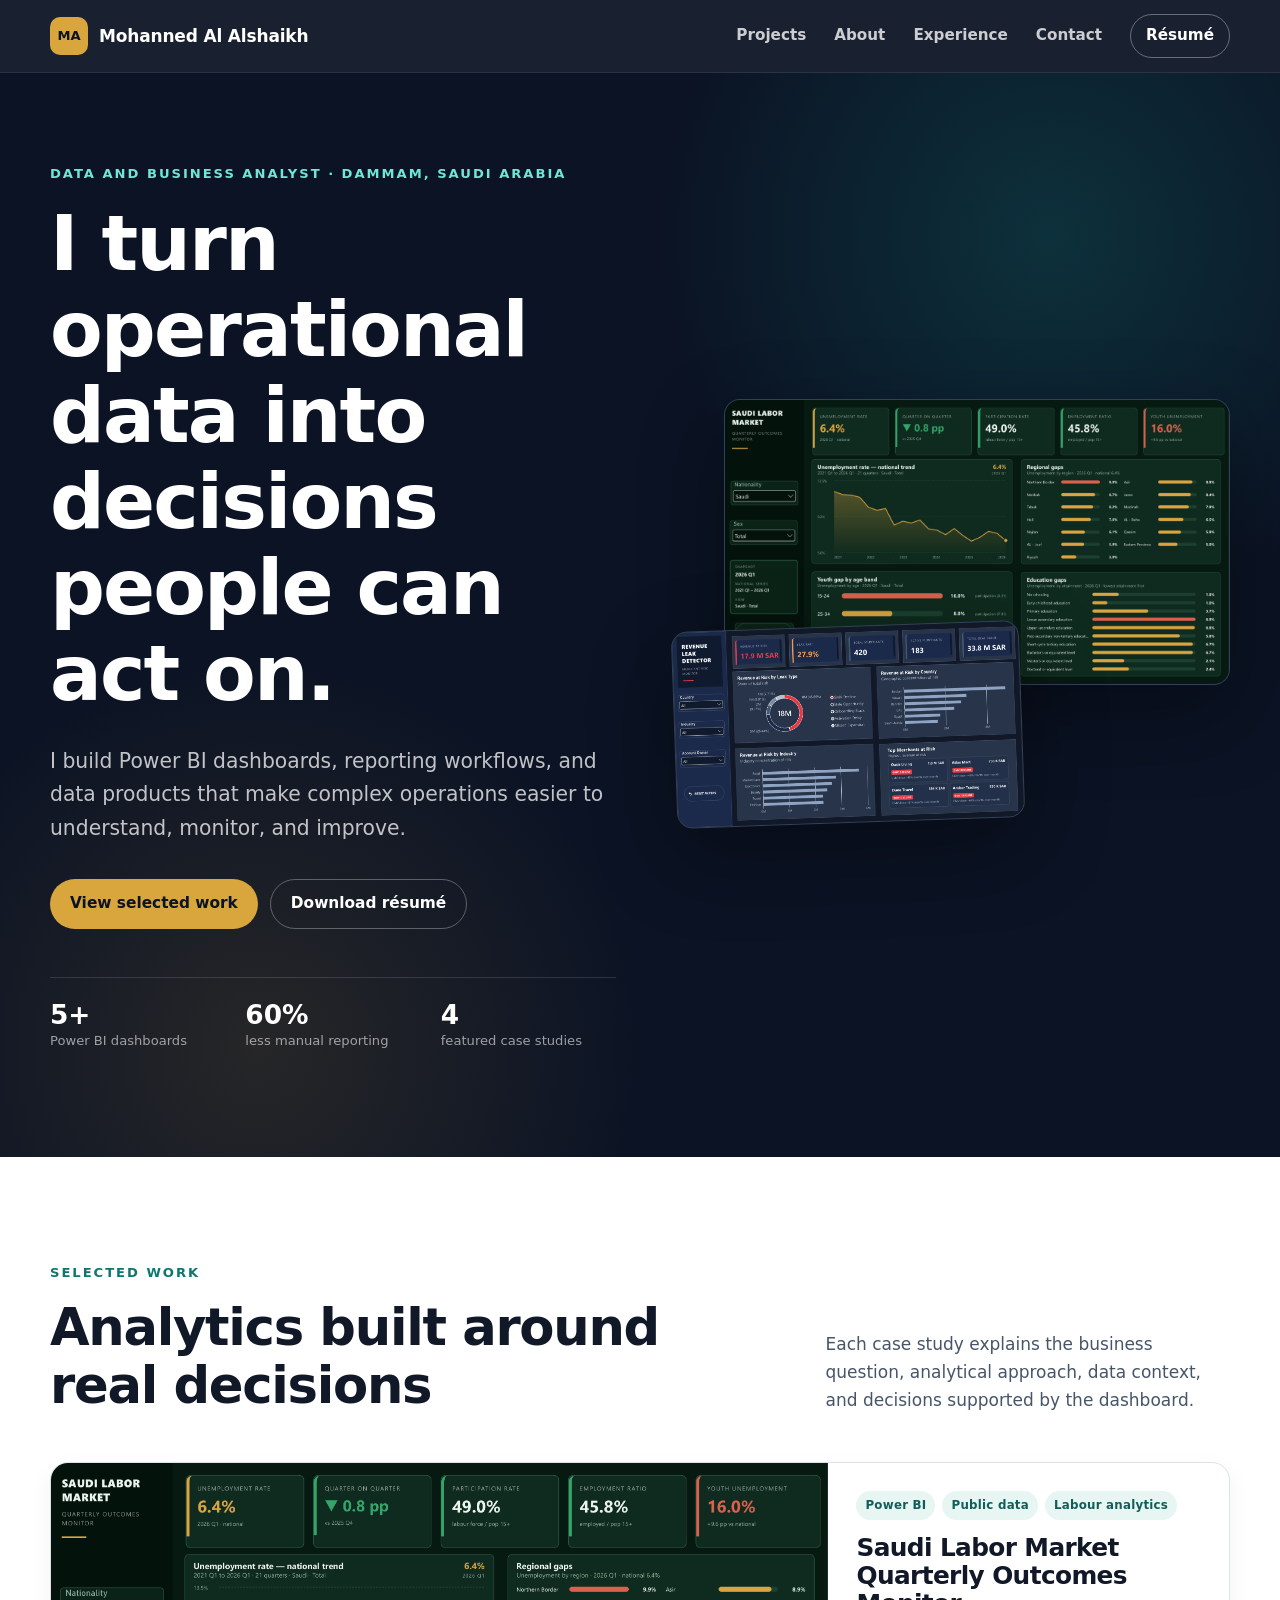
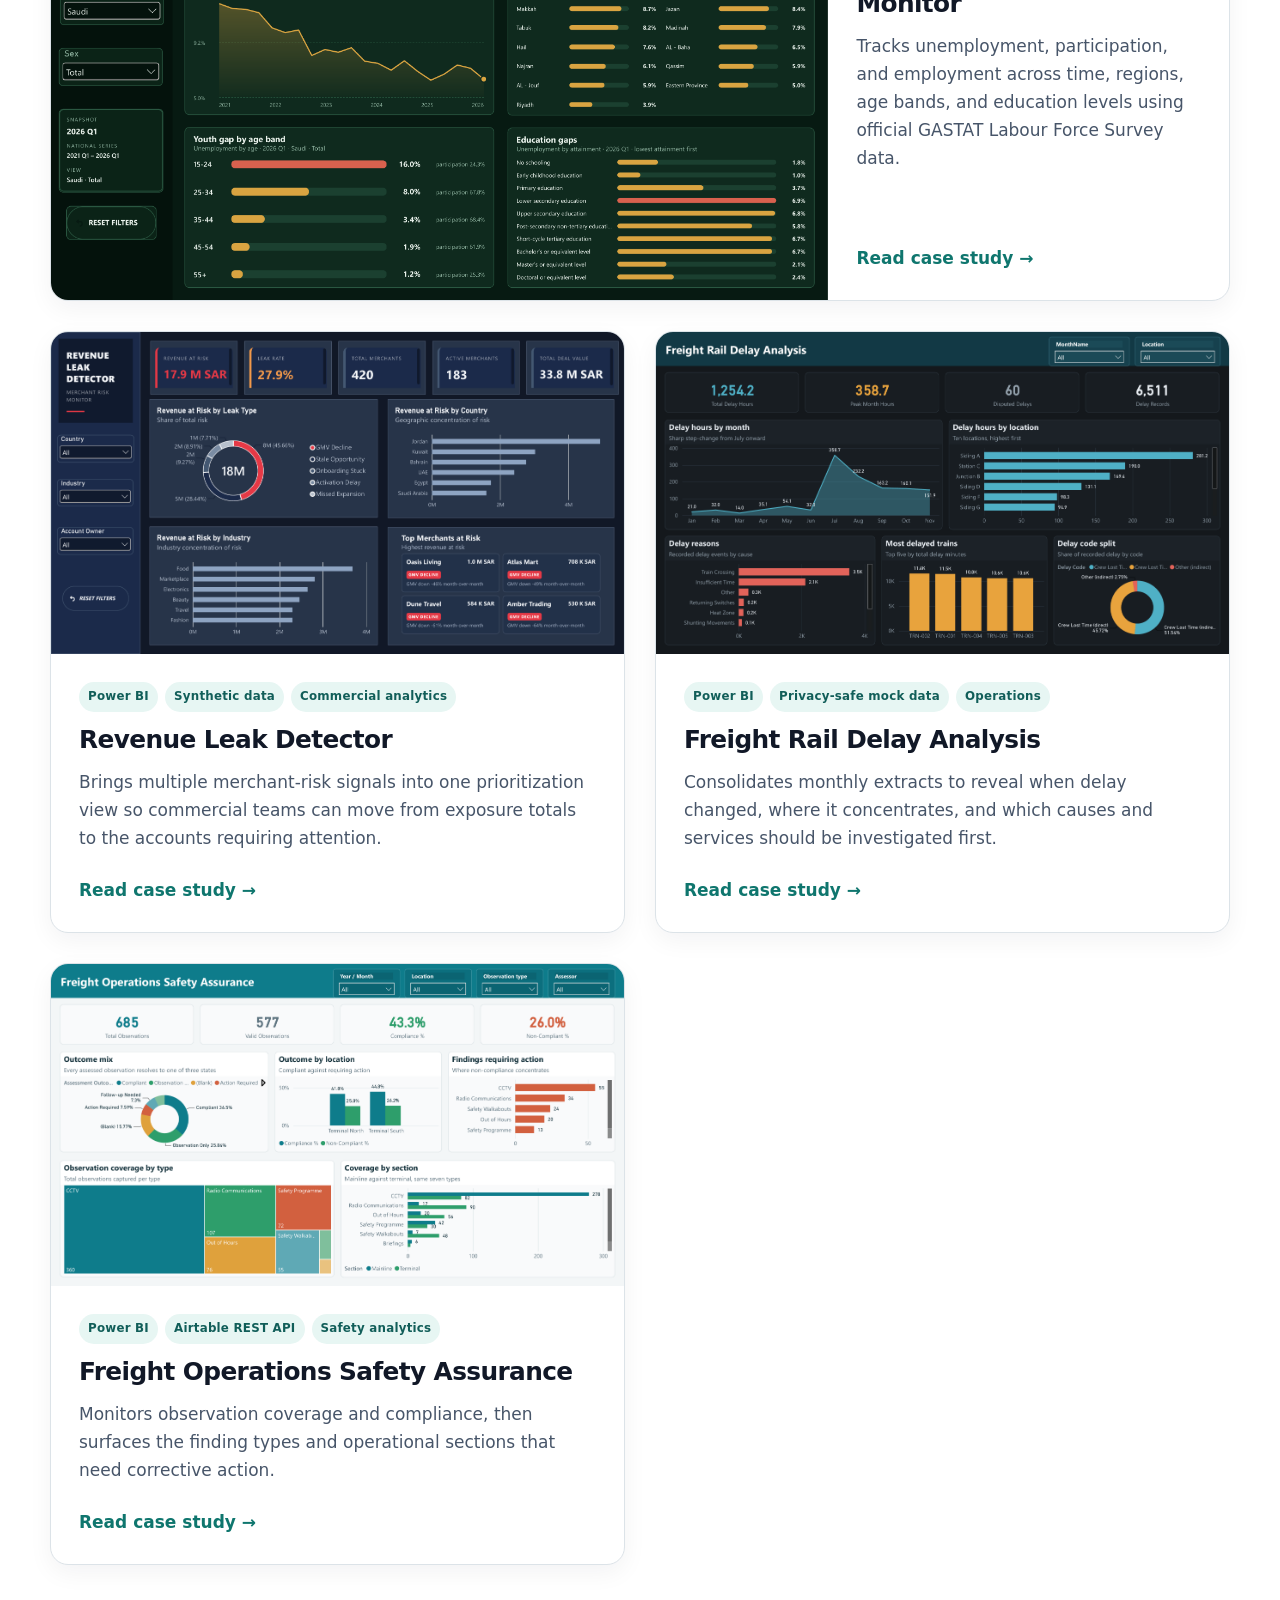
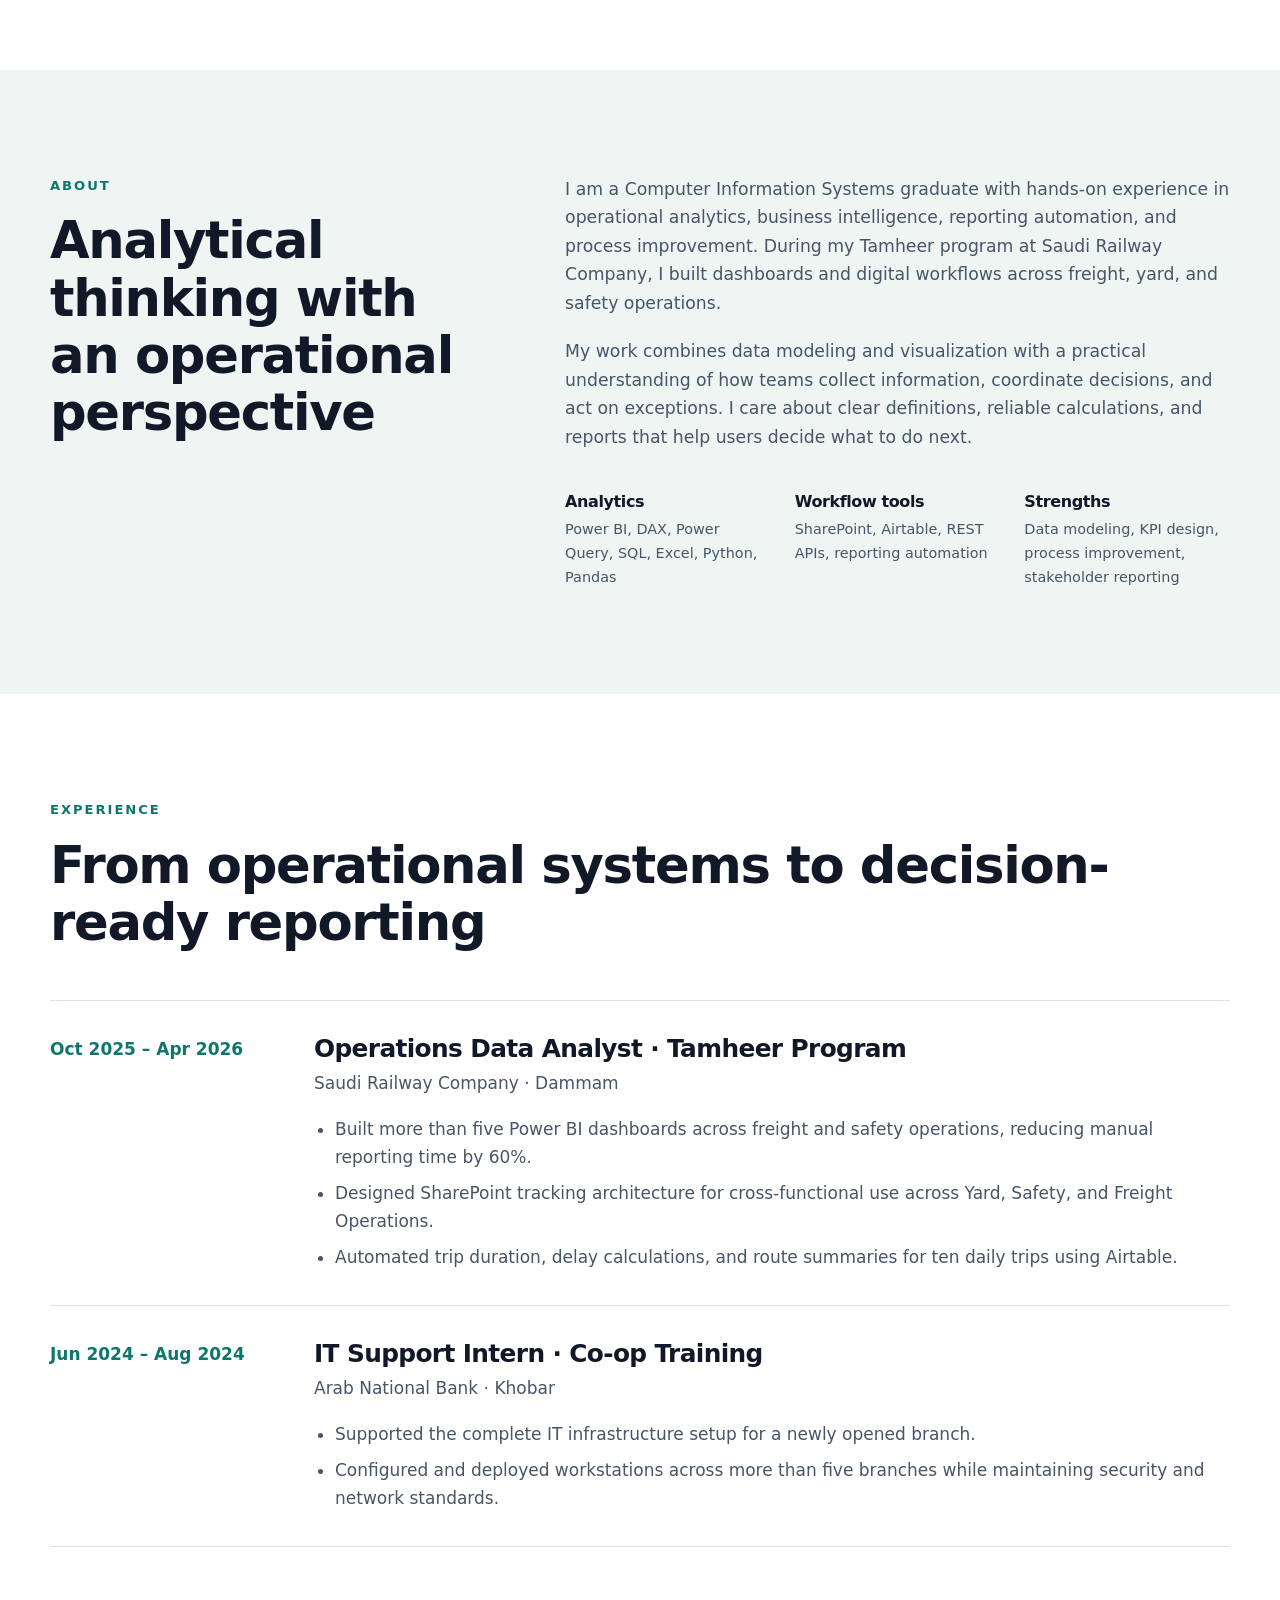
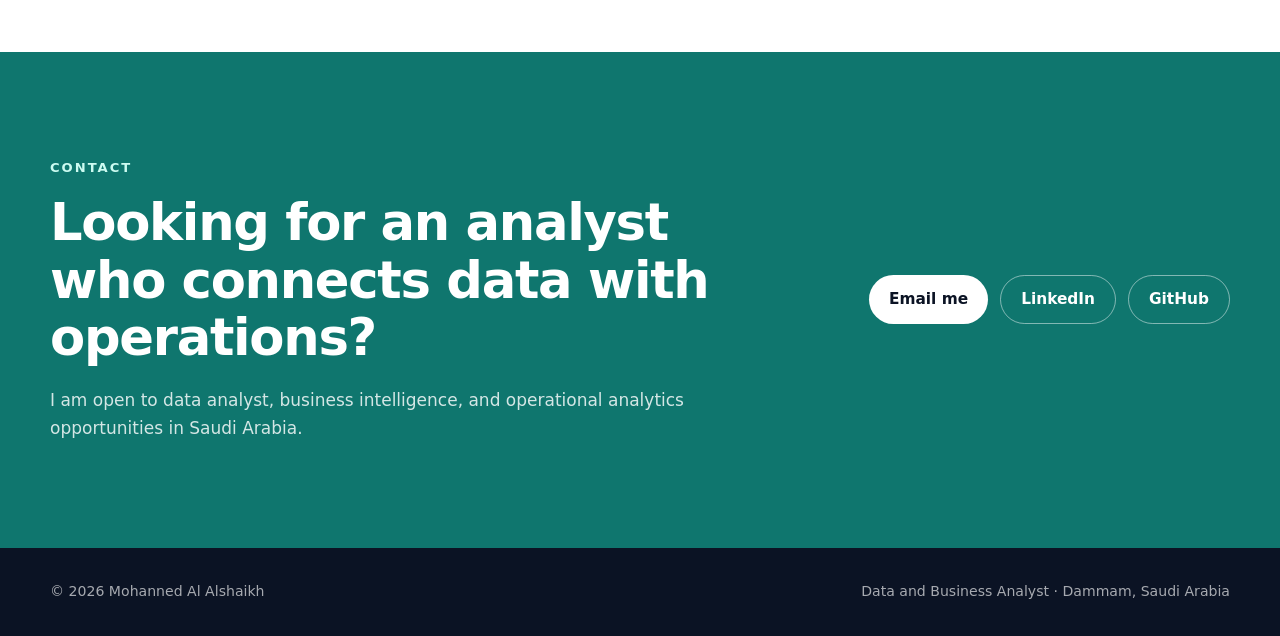
==== index.html @ 28a2b6cc "Build data analytics portfolio site" ====
<!doctype html>
<html lang="en">
<head>
  <meta charset="utf-8">
  <meta name="viewport" content="width=device-width, initial-scale=1">
  <title>Mohanned Al Alshaikh | Data and Business Analyst</title>
  <meta name="description" content="Portfolio of Mohanned Al Alshaikh, a data and business analyst specializing in Power BI, operational analytics, reporting automation, and process improvement.">
  <meta name="theme-color" content="#0b1324">
  <meta property="og:title" content="Mohanned Al Alshaikh | Data and Business Analyst">
  <meta property="og:description" content="Power BI dashboards and operational analytics case studies built to turn complex data into clear decisions.">
  <meta property="og:type" content="website">
  <meta property="og:url" content="https://mohanned-alshaikh.github.io/">
  <meta property="og:image" content="https://mohanned-alshaikh.github.io/assets/images/saudi-labor-market-full.png">
  <link rel="canonical" href="https://mohanned-alshaikh.github.io/">
  <link rel="icon" href="assets/favicon.svg" type="image/svg+xml">
  <link rel="stylesheet" href="assets/css/styles.css">
  <script src="assets/js/main.js" defer></script>
</head>
<body>
  <a class="skip-link" href="#main">Skip to content</a>
  <header class="site-header" data-header>
    <div class="container nav-wrap">
      <a class="brand" href="index.html" aria-label="Mohanned Al Alshaikh home">
        <span class="brand-mark" aria-hidden="true">MA</span>
        <span>Mohanned Al Alshaikh</span>
      </a>
      <button class="nav-toggle" type="button" aria-expanded="false" aria-controls="site-nav" data-nav-toggle>Menu</button>
      <nav class="site-nav" id="site-nav" aria-label="Primary navigation" data-nav>
        <a href="#work">Projects</a>
        <a href="#about">About</a>
        <a href="#experience">Experience</a>
        <a href="#contact">Contact</a>
        <a class="nav-resume" href="assets/resume/mohanned-alshaikh-cv.pdf" target="_blank" rel="noreferrer">Résumé</a>
      </nav>
    </div>
  </header>

  <main id="main">
    <section class="hero">
      <div class="container hero-grid">
        <div class="hero-copy">
          <p class="eyebrow">Data and Business Analyst · Dammam, Saudi Arabia</p>
          <h1>I turn operational data into decisions people can act on.</h1>
          <p class="hero-lead">I build Power BI dashboards, reporting workflows, and data products that make complex operations easier to understand, monitor, and improve.</p>
          <div class="hero-actions">
            <a class="button button-primary" href="#work">View selected work</a>
            <a class="button button-secondary" href="assets/resume/mohanned-alshaikh-cv.pdf" target="_blank" rel="noreferrer">Download résumé</a>
          </div>
          <ul class="hero-facts" aria-label="Professional highlights">
            <li><strong>5+</strong><span>Power BI dashboards</span></li>
            <li><strong>60%</strong><span>less manual reporting</span></li>
            <li><strong>4</strong><span>featured case studies</span></li>
          </ul>
        </div>
        <div class="hero-visual" aria-label="Selected dashboard previews">
          <figure class="preview preview-primary">
            <img src="assets/images/saudi-labor-market-full.png" alt="Saudi Labor Market dashboard showing national, regional, age, and education outcomes" width="2667" height="1500">
          </figure>
          <figure class="preview preview-secondary">
            <img src="assets/images/revenue-leak-detector-full.png" alt="Revenue Leak Detector dashboard showing commercial exposure and merchant risk" width="2667" height="1500">
          </figure>
        </div>
      </div>
    </section>

    <section class="section" id="work">
      <div class="container">
        <div class="section-heading">
          <div>
            <p class="eyebrow">Selected work</p>
            <h2>Analytics built around real decisions</h2>
          </div>
          <p>Each case study explains the business question, analytical approach, data context, and decisions supported by the dashboard.</p>
        </div>

        <div class="project-grid">
          <article class="project-card project-card-featured">
            <a class="project-image" href="projects/saudi-labor-market.html">
              <img src="assets/images/saudi-labor-market-full.png" alt="Saudi Labor Market Quarterly Outcomes Monitor dashboard" width="2667" height="1500" loading="lazy">
            </a>
            <div class="project-card-body">
              <div class="project-meta"><span>Power BI</span><span>Public data</span><span>Labour analytics</span></div>
              <h3><a href="projects/saudi-labor-market.html">Saudi Labor Market Quarterly Outcomes Monitor</a></h3>
              <p>Tracks unemployment, participation, and employment across time, regions, age bands, and education levels using official GASTAT Labour Force Survey data.</p>
              <a class="text-link" href="projects/saudi-labor-market.html">Read case study <span aria-hidden="true">→</span></a>
            </div>
          </article>

          <article class="project-card">
            <a class="project-image" href="projects/revenue-leak-detector.html">
              <img src="assets/images/revenue-leak-detector-full.png" alt="Revenue Leak Detector merchant risk dashboard" width="2667" height="1500" loading="lazy">
            </a>
            <div class="project-card-body">
              <div class="project-meta"><span>Power BI</span><span>Synthetic data</span><span>Commercial analytics</span></div>
              <h3><a href="projects/revenue-leak-detector.html">Revenue Leak Detector</a></h3>
              <p>Brings multiple merchant-risk signals into one prioritization view so commercial teams can move from exposure totals to the accounts requiring attention.</p>
              <a class="text-link" href="projects/revenue-leak-detector.html">Read case study <span aria-hidden="true">→</span></a>
            </div>
          </article>

          <article class="project-card">
            <a class="project-image" href="projects/freight-delay-analysis.html">
              <img src="assets/images/freight-rail-delay-full.png" alt="Freight Rail Delay Analysis dashboard" width="2667" height="1500" loading="lazy">
            </a>
            <div class="project-card-body">
              <div class="project-meta"><span>Power BI</span><span>Privacy-safe mock data</span><span>Operations</span></div>
              <h3><a href="projects/freight-delay-analysis.html">Freight Rail Delay Analysis</a></h3>
              <p>Consolidates monthly extracts to reveal when delay changed, where it concentrates, and which causes and services should be investigated first.</p>
              <a class="text-link" href="projects/freight-delay-analysis.html">Read case study <span aria-hidden="true">→</span></a>
            </div>
          </article>

          <article class="project-card">
            <a class="project-image" href="projects/safety-assurance.html">
              <img src="assets/images/freight-safety-assurance-full.png" alt="Freight Operations Safety Assurance dashboard" width="2667" height="1500" loading="lazy">
            </a>
            <div class="project-card-body">
              <div class="project-meta"><span>Power BI</span><span>Airtable REST API</span><span>Safety analytics</span></div>
              <h3><a href="projects/safety-assurance.html">Freight Operations Safety Assurance</a></h3>
              <p>Monitors observation coverage and compliance, then surfaces the finding types and operational sections that need corrective action.</p>
              <a class="text-link" href="projects/safety-assurance.html">Read case study <span aria-hidden="true">→</span></a>
            </div>
          </article>
        </div>
      </div>
    </section>

    <section class="section section-tint" id="about">
      <div class="container about-grid">
        <div>
          <p class="eyebrow">About</p>
          <h2>Analytical thinking with an operational perspective</h2>
        </div>
        <div class="about-copy">
          <p>I am a Computer Information Systems graduate with hands-on experience in operational analytics, business intelligence, reporting automation, and process improvement. During my Tamheer program at Saudi Railway Company, I built dashboards and digital workflows across freight, yard, and safety operations.</p>
          <p>My work combines data modeling and visualization with a practical understanding of how teams collect information, coordinate decisions, and act on exceptions. I care about clear definitions, reliable calculations, and reports that help users decide what to do next.</p>
          <div class="skill-groups">
            <div><h3>Analytics</h3><p>Power BI, DAX, Power Query, SQL, Excel, Python, Pandas</p></div>
            <div><h3>Workflow tools</h3><p>SharePoint, Airtable, REST APIs, reporting automation</p></div>
            <div><h3>Strengths</h3><p>Data modeling, KPI design, process improvement, stakeholder reporting</p></div>
          </div>
        </div>
      </div>
    </section>

    <section class="section" id="experience">
      <div class="container">
        <div class="section-heading compact-heading">
          <div><p class="eyebrow">Experience</p><h2>From operational systems to decision-ready reporting</h2></div>
        </div>
        <div class="timeline">
          <article class="timeline-item">
            <div class="timeline-date">Oct 2025 – Apr 2026</div>
            <div>
              <h3>Operations Data Analyst · Tamheer Program</h3>
              <p class="timeline-company">Saudi Railway Company · Dammam</p>
              <ul>
                <li>Built more than five Power BI dashboards across freight and safety operations, reducing manual reporting time by 60%.</li>
                <li>Designed SharePoint tracking architecture for cross-functional use across Yard, Safety, and Freight Operations.</li>
                <li>Automated trip duration, delay calculations, and route summaries for ten daily trips using Airtable.</li>
              </ul>
            </div>
          </article>
          <article class="timeline-item">
            <div class="timeline-date">Jun 2024 – Aug 2024</div>
            <div>
              <h3>IT Support Intern · Co-op Training</h3>
              <p class="timeline-company">Arab National Bank · Khobar</p>
              <ul>
                <li>Supported the complete IT infrastructure setup for a newly opened branch.</li>
                <li>Configured and deployed workstations across more than five branches while maintaining security and network standards.</li>
              </ul>
            </div>
          </article>
        </div>
      </div>
    </section>

    <section class="section contact-section" id="contact">
      <div class="container contact-grid">
        <div>
          <p class="eyebrow">Contact</p>
          <h2>Looking for an analyst who connects data with operations?</h2>
          <p>I am open to data analyst, business intelligence, and operational analytics opportunities in Saudi Arabia.</p>
        </div>
        <div class="contact-actions">
          <a class="button button-light" href="mailto:Mohannedmalshaikh@gmail.com">Email me</a>
          <a class="button button-outline-light" href="https://www.linkedin.com/in/mohanned-alshaikh" target="_blank" rel="noreferrer">LinkedIn</a>
          <a class="button button-outline-light" href="https://github.com/Mohanned-Alshaikh" target="_blank" rel="noreferrer">GitHub</a>
        </div>
      </div>
    </section>
  </main>

  <footer class="site-footer">
    <div class="container footer-wrap">
      <p>© <span data-year>2026</span> Mohanned Al Alshaikh</p>
      <p>Data and Business Analyst · Dammam, Saudi Arabia</p>
    </div>
  </footer>
</body>
</html>
---- assets/css/styles.css ----
:root {
  --ink: #111827;
  --ink-soft: #475569;
  --navy: #0b1324;
  --navy-2: #13213a;
  --teal: #0f766e;
  --teal-bright: #14b8a6;
  --gold: #d8a63d;
  --cream: #f7f6f1;
  --surface: #ffffff;
  --line: #dce3e8;
  --tint: #eef5f3;
  --max: 1180px;
  --shadow: 0 18px 50px rgba(15, 23, 42, 0.12);
  --radius: 18px;
}

* { box-sizing: border-box; }

html { scroll-behavior: smooth; }

body {
  margin: 0;
  color: var(--ink);
  background: var(--surface);
  font-family: Inter, ui-sans-serif, system-ui, -apple-system, BlinkMacSystemFont, "Segoe UI", sans-serif;
  font-size: 17px;
  line-height: 1.65;
  -webkit-font-smoothing: antialiased;
}

img { display: block; max-width: 100%; }
a { color: inherit; }

h1, h2, h3 {
  margin: 0;
  color: var(--ink);
  font-weight: 700;
  line-height: 1.12;
  letter-spacing: -0.025em;
}

h1 { font-size: clamp(2.7rem, 6vw, 5.3rem); }
h2 { font-size: clamp(2rem, 4vw, 3.35rem); }
h3 { font-size: clamp(1.2rem, 2vw, 1.55rem); }
p { margin: 0; }

.container {
  width: min(var(--max), calc(100% - 40px));
  margin-inline: auto;
}

.skip-link {
  position: fixed;
  top: 10px;
  left: 10px;
  z-index: 1000;
  padding: 10px 14px;
  color: #fff;
  background: var(--teal);
  border-radius: 8px;
  transform: translateY(-150%);
}

.skip-link:focus { transform: translateY(0); }

.site-header {
  position: sticky;
  top: 0;
  z-index: 100;
  color: #fff;
  background: rgba(11, 19, 36, 0.94);
  border-bottom: 1px solid rgba(255,255,255,0.08);
  backdrop-filter: blur(16px);
}

.nav-wrap {
  min-height: 72px;
  display: flex;
  align-items: center;
  justify-content: space-between;
  gap: 28px;
}

.brand {
  display: inline-flex;
  align-items: center;
  gap: 11px;
  color: #fff;
  font-weight: 700;
  text-decoration: none;
  letter-spacing: -0.01em;
}

.brand-mark {
  width: 38px;
  height: 38px;
  display: grid;
  place-items: center;
  color: var(--navy);
  background: var(--gold);
  border-radius: 10px;
  font-size: 0.82rem;
  letter-spacing: 0;
}

.site-nav {
  display: flex;
  align-items: center;
  gap: 28px;
}

.site-nav a {
  color: rgba(255,255,255,0.78);
  font-size: 0.95rem;
  font-weight: 600;
  text-decoration: none;
}

.site-nav a:hover, .site-nav a:focus-visible { color: #fff; }

.site-nav .nav-resume {
  padding: 8px 15px;
  color: #fff;
  border: 1px solid rgba(255,255,255,0.34);
  border-radius: 999px;
}

.nav-toggle {
  display: none;
  padding: 8px 12px;
  color: #fff;
  background: transparent;
  border: 1px solid rgba(255,255,255,0.3);
  border-radius: 8px;
  font: inherit;
}

.hero {
  overflow: hidden;
  color: #fff;
  background:
    radial-gradient(circle at 82% 15%, rgba(20, 184, 166, 0.18), transparent 28%),
    radial-gradient(circle at 20% 90%, rgba(216, 166, 61, 0.13), transparent 28%),
    var(--navy);
}

.hero-grid {
  min-height: 720px;
  padding-block: 90px 105px;
  display: grid;
  grid-template-columns: minmax(0, 1.02fr) minmax(420px, 0.98fr);
  align-items: center;
  gap: 70px;
}

.hero h1 { color: #fff; max-width: 760px; }

.eyebrow {
  margin-bottom: 16px;
  color: var(--teal);
  font-size: 0.82rem;
  font-weight: 800;
  letter-spacing: 0.15em;
  text-transform: uppercase;
}

.hero .eyebrow { color: #6ee7d7; }

.hero-lead {
  max-width: 680px;
  margin-top: 28px;
  color: rgba(255,255,255,0.74);
  font-size: clamp(1.05rem, 2vw, 1.27rem);
}

.hero-actions, .contact-actions {
  display: flex;
  flex-wrap: wrap;
  gap: 12px;
  margin-top: 34px;
}

.button {
  min-height: 48px;
  display: inline-flex;
  align-items: center;
  justify-content: center;
  padding: 11px 20px;
  border-radius: 999px;
  font-size: 0.96rem;
  font-weight: 750;
  text-decoration: none;
  transition: transform 160ms ease, background-color 160ms ease, border-color 160ms ease;
}

.button:hover { transform: translateY(-2px); }
.button-primary { color: var(--navy); background: var(--gold); }
.button-primary:hover { background: #ebbd5c; }
.button-secondary { color: #fff; border: 1px solid rgba(255,255,255,0.3); }
.button-secondary:hover { border-color: #fff; }
.button-light { color: var(--navy); background: #fff; }
.button-outline-light { color: #fff; border: 1px solid rgba(255,255,255,0.48); }

.hero-facts {
  margin: 48px 0 0;
  padding: 24px 0 0;
  display: grid;
  grid-template-columns: repeat(3, 1fr);
  gap: 20px;
  border-top: 1px solid rgba(255,255,255,0.13);
  list-style: none;
}

.hero-facts li { display: grid; gap: 2px; }
.hero-facts strong { color: #fff; font-size: 1.65rem; line-height: 1; }
.hero-facts span { color: rgba(255,255,255,0.58); font-size: 0.82rem; }

.hero-visual {
  position: relative;
  min-height: 460px;
}

.preview {
  position: absolute;
  margin: 0;
  overflow: hidden;
  background: var(--navy-2);
  border: 1px solid rgba(255,255,255,0.14);
  border-radius: 16px;
  box-shadow: 0 28px 80px rgba(0,0,0,0.38);
}

.preview img { width: 100%; height: 100%; object-fit: cover; }
.preview-primary { top: 22px; right: 0; width: 93%; }
.preview-secondary { bottom: 15px; left: -12px; width: 64%; transform: rotate(-2deg); }

.section { padding-block: 105px; }
.section-tint { background: var(--tint); }

.section-heading {
  margin-bottom: 48px;
  display: grid;
  grid-template-columns: minmax(0, 1.15fr) minmax(300px, 0.65fr);
  align-items: end;
  gap: 60px;
}

.section-heading > p { color: var(--ink-soft); }
.compact-heading { grid-template-columns: 1fr; }

.project-grid {
  display: grid;
  grid-template-columns: repeat(2, minmax(0, 1fr));
  gap: 30px;
}

.project-card {
  overflow: hidden;
  display: flex;
  flex-direction: column;
  background: var(--surface);
  border: 1px solid var(--line);
  border-radius: var(--radius);
  box-shadow: 0 8px 24px rgba(15,23,42,0.05);
  transition: transform 180ms ease, box-shadow 180ms ease;
}

.project-card:hover { transform: translateY(-5px); box-shadow: var(--shadow); }
.project-card-featured { grid-column: 1 / -1; display: grid; grid-template-columns: 1.32fr 0.68fr; }

.project-image { overflow: hidden; background: var(--navy); }
.project-image img { width: 100%; height: 100%; min-height: 280px; object-fit: cover; transition: transform 300ms ease; }
.project-card:hover .project-image img { transform: scale(1.018); }

.project-card-body {
  flex: 1;
  padding: 28px;
  display: flex;
  flex-direction: column;
  align-items: flex-start;
}

.project-card-body h3 { margin-top: 14px; }
.project-card-body h3 a { text-decoration: none; }
.project-card-body p { margin-top: 14px; color: var(--ink-soft); }

.project-meta {
  display: flex;
  flex-wrap: wrap;
  gap: 7px;
}

.project-meta span, .tag {
  padding: 5px 9px;
  color: #115e59;
  background: #e7f6f3;
  border-radius: 999px;
  font-size: 0.74rem;
  font-weight: 750;
  letter-spacing: 0.02em;
}

.text-link {
  margin-top: auto;
  padding-top: 24px;
  color: var(--teal);
  font-weight: 750;
  text-decoration: none;
}

.text-link:hover { text-decoration: underline; text-underline-offset: 4px; }

.about-grid {
  display: grid;
  grid-template-columns: minmax(280px, 0.78fr) minmax(0, 1.22fr);
  gap: 90px;
}

.about-copy > p { color: var(--ink-soft); font-size: 1.08rem; }
.about-copy > p + p { margin-top: 20px; }

.skill-groups {
  margin-top: 42px;
  display: grid;
  grid-template-columns: repeat(3, 1fr);
  gap: 24px;
}

.skill-groups h3 { font-size: 1rem; }
.skill-groups p { margin-top: 7px; color: var(--ink-soft); font-size: 0.9rem; }

.timeline { border-top: 1px solid var(--line); }
.timeline-item {
  padding-block: 34px;
  display: grid;
  grid-template-columns: 220px minmax(0, 1fr);
  gap: 44px;
  border-bottom: 1px solid var(--line);
}

.timeline-date { color: var(--teal); font-weight: 750; }
.timeline-company { margin-top: 6px; color: var(--ink-soft); }
.timeline ul { margin: 18px 0 0; padding-left: 21px; color: var(--ink-soft); }
.timeline li + li { margin-top: 8px; }

.contact-section { color: #fff; background: var(--teal); }
.contact-grid { display: grid; grid-template-columns: minmax(0, 1fr) auto; align-items: center; gap: 70px; }
.contact-section h2 { color: #fff; max-width: 780px; }
.contact-section p:not(.eyebrow) { max-width: 690px; margin-top: 20px; color: rgba(255,255,255,0.82); }
.contact-section .eyebrow { color: #ccfbf1; }
.contact-actions { justify-content: flex-end; margin-top: 0; }

.site-footer { color: rgba(255,255,255,0.64); background: var(--navy); }
.footer-wrap { min-height: 88px; display: flex; align-items: center; justify-content: space-between; gap: 20px; font-size: 0.88rem; }

/* Project pages */
.project-hero {
  padding-block: 85px 70px;
  color: #fff;
  background:
    radial-gradient(circle at 85% 12%, rgba(20,184,166,0.17), transparent 30%),
    var(--navy);
}

.breadcrumbs { margin-bottom: 42px; color: rgba(255,255,255,0.62); font-size: 0.9rem; }
.breadcrumbs a { color: #fff; text-decoration: none; }
.project-hero-grid { display: grid; grid-template-columns: minmax(0, 1fr) minmax(300px, 0.55fr); align-items: end; gap: 70px; }
.project-hero h1 { color: #fff; font-size: clamp(2.6rem, 6vw, 4.8rem); }
.project-summary { margin-top: 22px; max-width: 790px; color: rgba(255,255,255,0.73); font-size: 1.16rem; }
.project-facts { margin: 0; padding: 0; display: grid; gap: 16px; list-style: none; }
.project-facts li { padding-bottom: 14px; border-bottom: 1px solid rgba(255,255,255,0.14); }
.project-facts span { display: block; color: rgba(255,255,255,0.5); font-size: 0.75rem; font-weight: 700; letter-spacing: 0.1em; text-transform: uppercase; }
.project-facts strong { display: block; margin-top: 3px; color: #fff; font-size: 0.98rem; }

.hero-shot { margin-top: 54px; overflow: hidden; border: 1px solid rgba(255,255,255,0.16); border-radius: 18px; box-shadow: 0 28px 70px rgba(0,0,0,0.35); }
.hero-shot img { width: 100%; }

.case-section { padding-block: 84px; }
.case-section + .case-section { border-top: 1px solid var(--line); }
.case-grid { display: grid; grid-template-columns: minmax(220px, 0.55fr) minmax(0, 1.45fr); gap: 80px; }
.case-label { color: var(--teal); font-size: 0.8rem; font-weight: 800; letter-spacing: 0.13em; text-transform: uppercase; }
.case-copy { color: var(--ink-soft); }
.case-copy > * + * { margin-top: 20px; }
.case-copy h2 { color: var(--ink); }
.case-copy h3 { margin-top: 34px; color: var(--ink); font-size: 1.2rem; }
.case-copy ul, .case-copy ol { margin: 16px 0 0; padding-left: 22px; }
.case-copy li + li { margin-top: 9px; }

.insight-grid { margin-top: 30px; display: grid; grid-template-columns: repeat(3, 1fr); gap: 18px; }
.insight { padding: 24px; background: var(--tint); border-radius: 14px; }
.insight strong { display: block; color: var(--navy); font-size: 1.7rem; line-height: 1.1; }
.insight span { display: block; margin-top: 8px; color: var(--ink-soft); font-size: 0.88rem; }

.disclosure { padding: 22px 24px; background: #fff8e8; border-left: 4px solid var(--gold); border-radius: 0 12px 12px 0; }
.disclosure strong { color: var(--ink); }

.gallery-section { padding-block: 84px 104px; background: var(--cream); }
.gallery-heading { max-width: 760px; margin-bottom: 34px; }
.gallery-heading p { margin-top: 13px; color: var(--ink-soft); }
.gallery-grid { display: grid; grid-template-columns: repeat(2, minmax(0, 1fr)); gap: 24px; }
.gallery-item { margin: 0; }
.gallery-item-wide { grid-column: 1 / -1; }
.image-button { width: 100%; padding: 0; overflow: hidden; background: var(--navy); border: 0; border-radius: 14px; cursor: zoom-in; box-shadow: 0 10px 28px rgba(15,23,42,0.09); }
.image-button img { width: 100%; transition: transform 220ms ease; }
.image-button:hover img { transform: scale(1.012); }
.gallery-item figcaption { margin-top: 12px; color: var(--ink-soft); font-size: 0.9rem; }

.lightbox { max-width: min(94vw, 1500px); max-height: 92vh; padding: 0; overflow: hidden; background: var(--navy); border: 0; border-radius: 16px; box-shadow: 0 30px 100px rgba(0,0,0,0.5); }
.lightbox::backdrop { background: rgba(2,6,23,0.86); }
.lightbox img { max-width: 92vw; max-height: 82vh; object-fit: contain; }
.lightbox-bar { padding: 12px 16px; display: flex; justify-content: space-between; align-items: center; gap: 20px; color: rgba(255,255,255,0.76); }
.lightbox-close { padding: 7px 11px; color: #fff; background: transparent; border: 1px solid rgba(255,255,255,0.3); border-radius: 8px; font: inherit; cursor: pointer; }

.next-project { padding-block: 70px; color: #fff; background: var(--navy-2); }
.next-project a { display: flex; align-items: center; justify-content: space-between; gap: 30px; color: #fff; text-decoration: none; }
.next-project span { color: rgba(255,255,255,0.55); font-size: 0.78rem; font-weight: 750; letter-spacing: 0.13em; text-transform: uppercase; }
.next-project h2 { margin-top: 6px; color: #fff; }
.next-arrow { font-size: 2.4rem; }

.error-page { min-height: 100vh; display: grid; place-items: center; background: var(--cream); }
.error-content { width: min(680px, calc(100% - 40px)); text-align: center; }
.error-content p:not(.eyebrow) { margin: 20px 0 28px; color: var(--ink-soft); }

:focus-visible { outline: 3px solid #2dd4bf; outline-offset: 4px; }

@media (max-width: 980px) {
  .hero-grid { grid-template-columns: 1fr; gap: 50px; padding-block: 75px 95px; }
  .hero-visual { min-height: 470px; max-width: 720px; }
  .project-card-featured { display: flex; grid-column: auto; }
  .section-heading, .about-grid, .contact-grid, .project-hero-grid, .case-grid { grid-template-columns: 1fr; gap: 34px; }
  .contact-actions { justify-content: flex-start; }
  .skill-groups { grid-template-columns: 1fr; }
  .project-facts { grid-template-columns: repeat(3, 1fr); }
}

@media (max-width: 760px) {
  body { font-size: 16px; }
  .container { width: min(100% - 28px, var(--max)); }
  .nav-wrap { min-height: 64px; }
  .brand > span:last-child { display: none; }
  .nav-toggle { display: inline-flex; }
  .site-nav {
    position: absolute;
    top: 64px;
    left: 14px;
    right: 14px;
    padding: 18px;
    display: none;
    align-items: stretch;
    flex-direction: column;
    gap: 10px;
    background: var(--navy-2);
    border: 1px solid rgba(255,255,255,0.12);
    border-radius: 14px;
    box-shadow: var(--shadow);
  }
  .site-nav.is-open { display: flex; }
  .site-nav a { padding: 8px; }
  .site-nav .nav-resume { border-radius: 8px; }
  .hero-grid { min-height: auto; padding-block: 64px 84px; }
  .hero-visual { min-height: 325px; }
  .preview-primary { width: 96%; }
  .preview-secondary { width: 68%; bottom: 5px; left: 0; }
  .hero-facts { gap: 12px; }
  .hero-facts strong { font-size: 1.35rem; }
  .hero-facts span { font-size: 0.72rem; }
  .section { padding-block: 75px; }
  .section-heading { margin-bottom: 34px; }
  .project-grid, .gallery-grid, .insight-grid { grid-template-columns: 1fr; }
  .gallery-item-wide { grid-column: auto; }
  .project-image img { min-height: 0; }
  .timeline-item { grid-template-columns: 1fr; gap: 8px; }
  .project-facts { grid-template-columns: 1fr; }
  .project-hero { padding-block: 56px 50px; }
  .breadcrumbs { margin-bottom: 30px; }
  .case-section, .gallery-section { padding-block: 68px; }
  .footer-wrap { padding-block: 22px; align-items: flex-start; flex-direction: column; justify-content: center; gap: 4px; }
}

@media (prefers-reduced-motion: reduce) {
  *, *::before, *::after { scroll-behavior: auto !important; transition: none !important; }
}
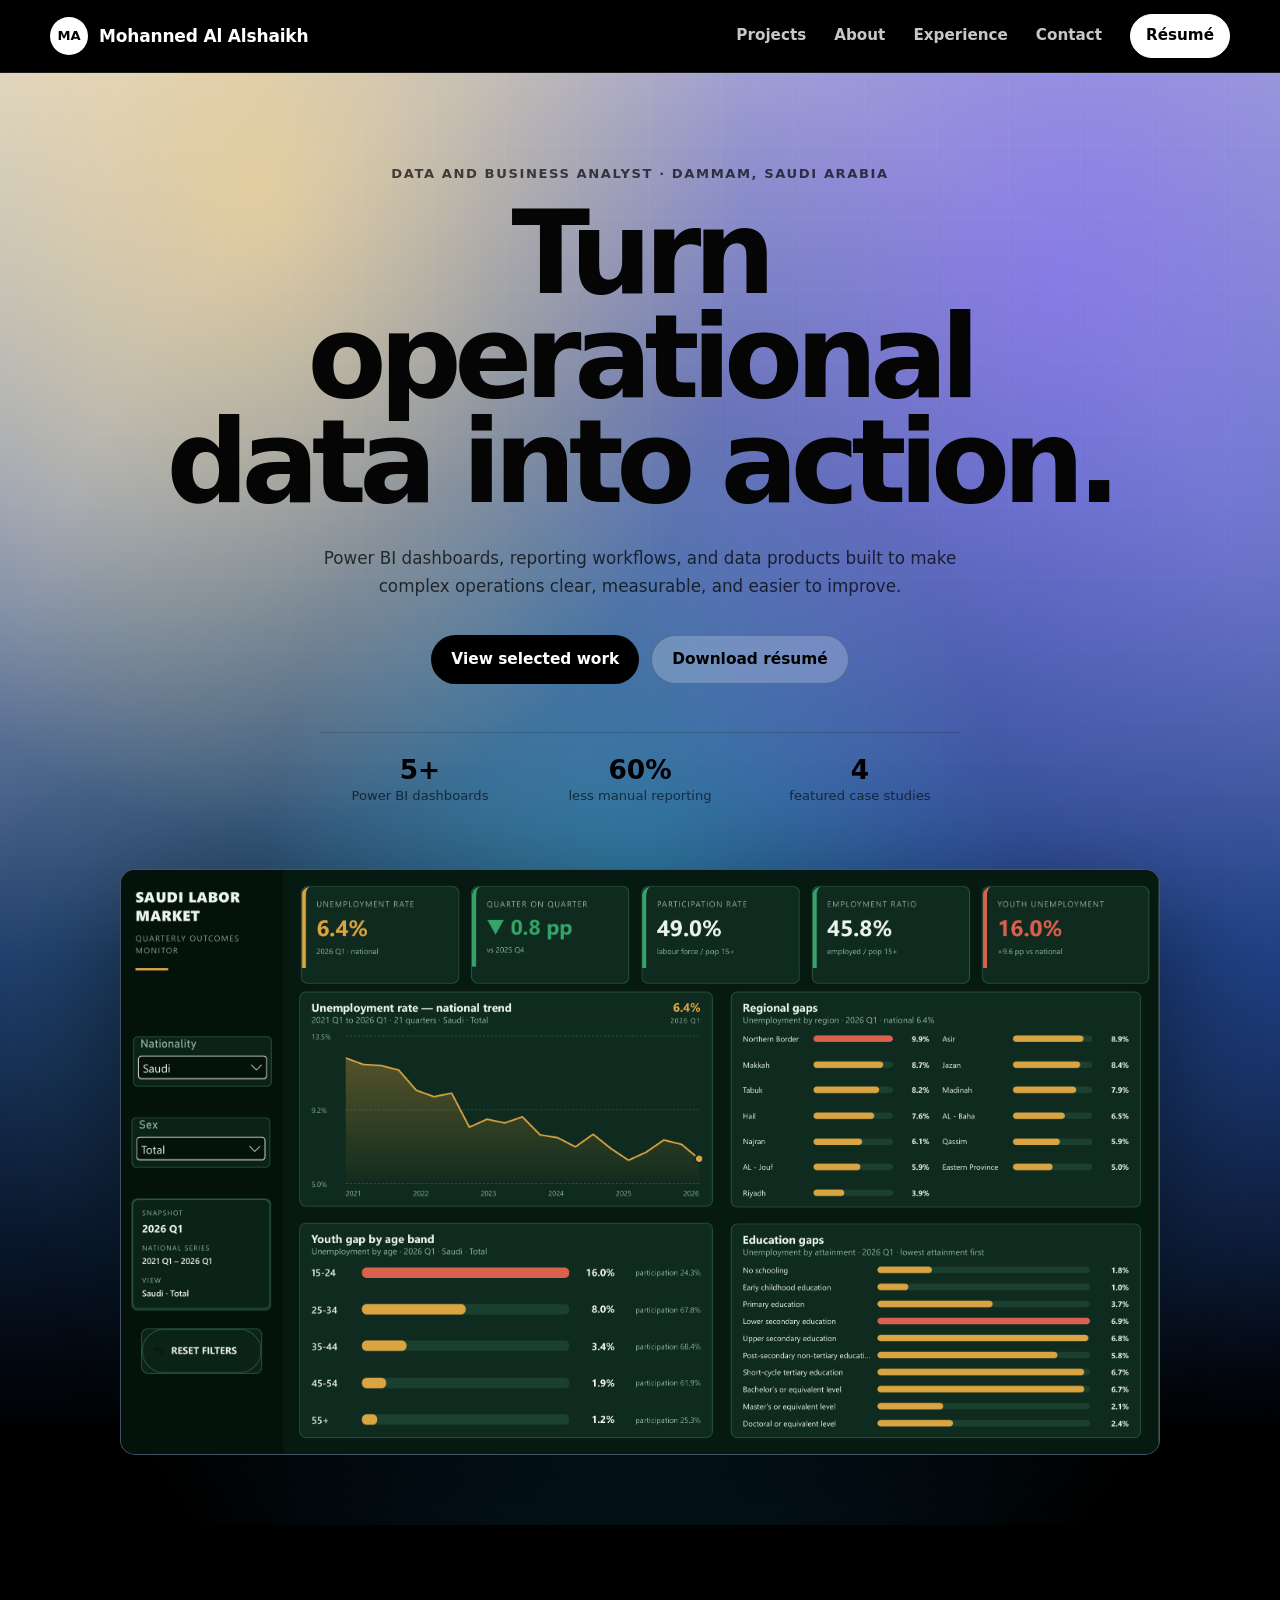
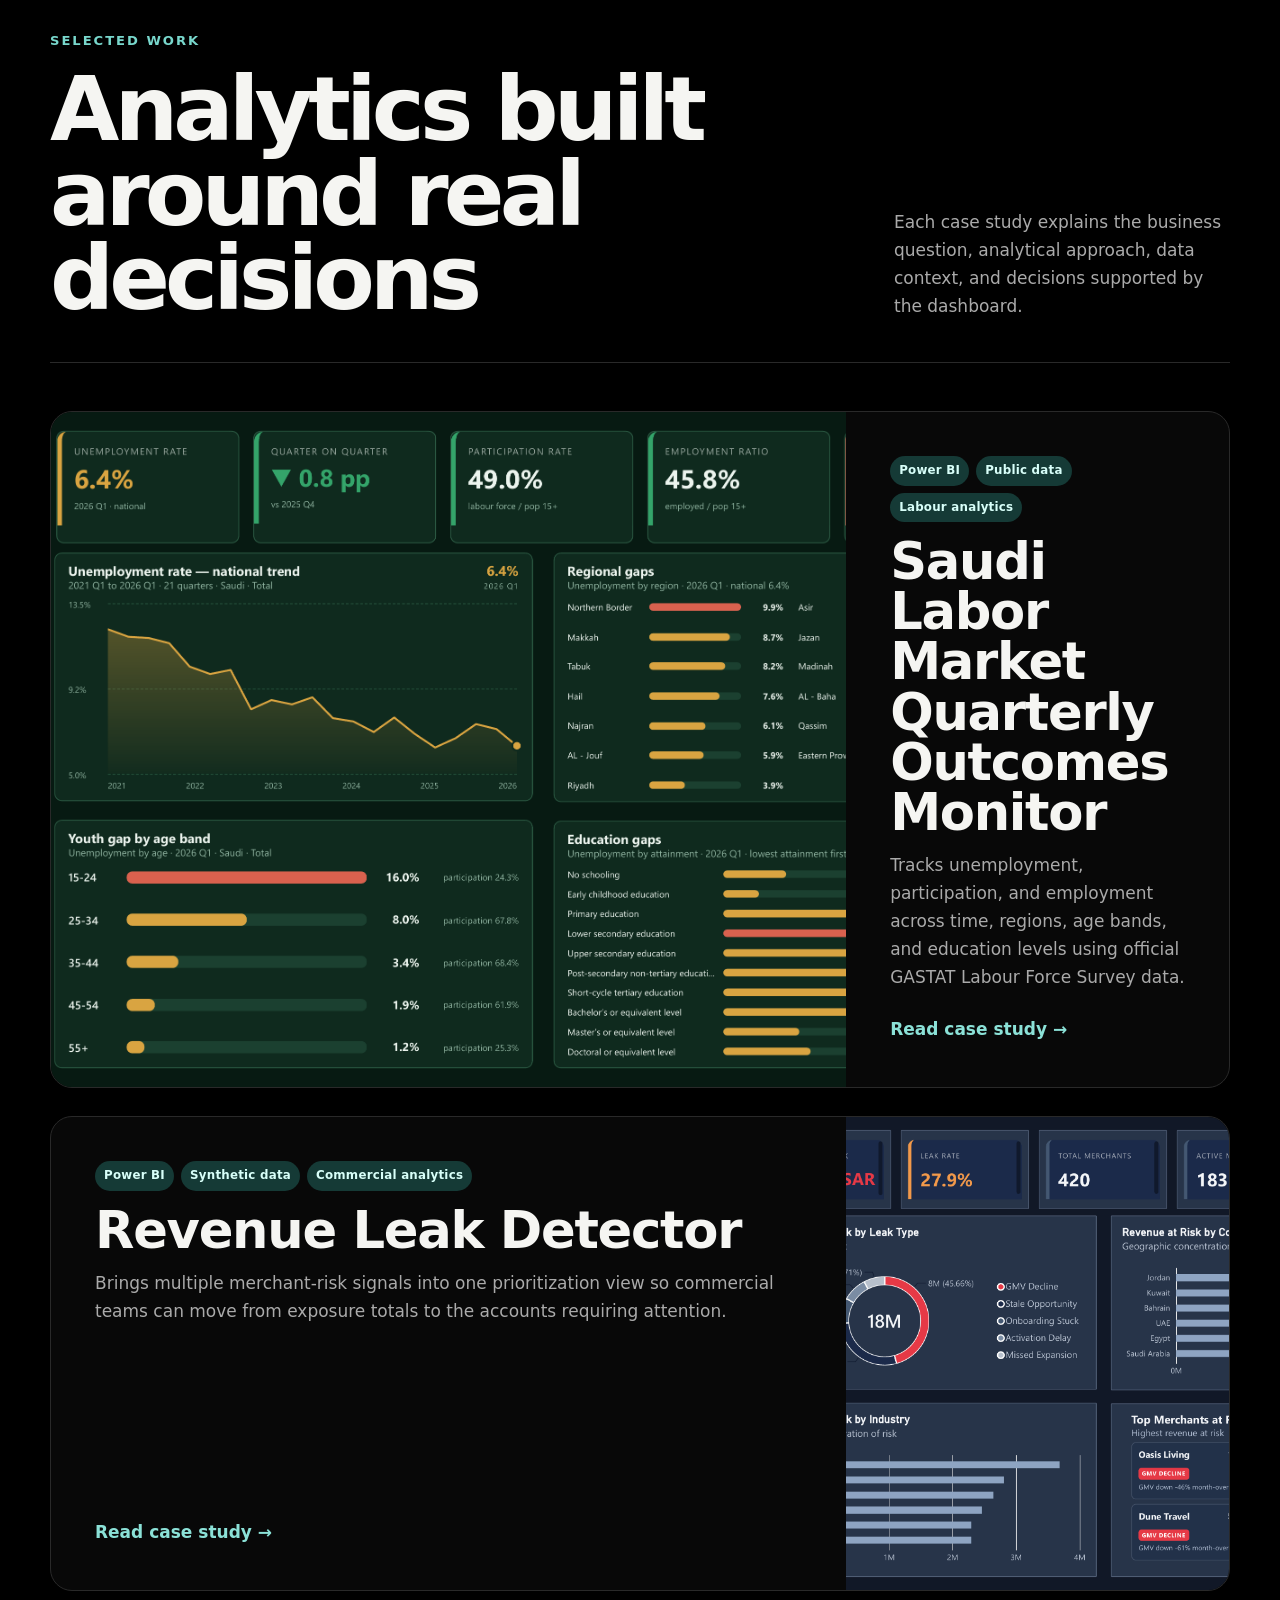
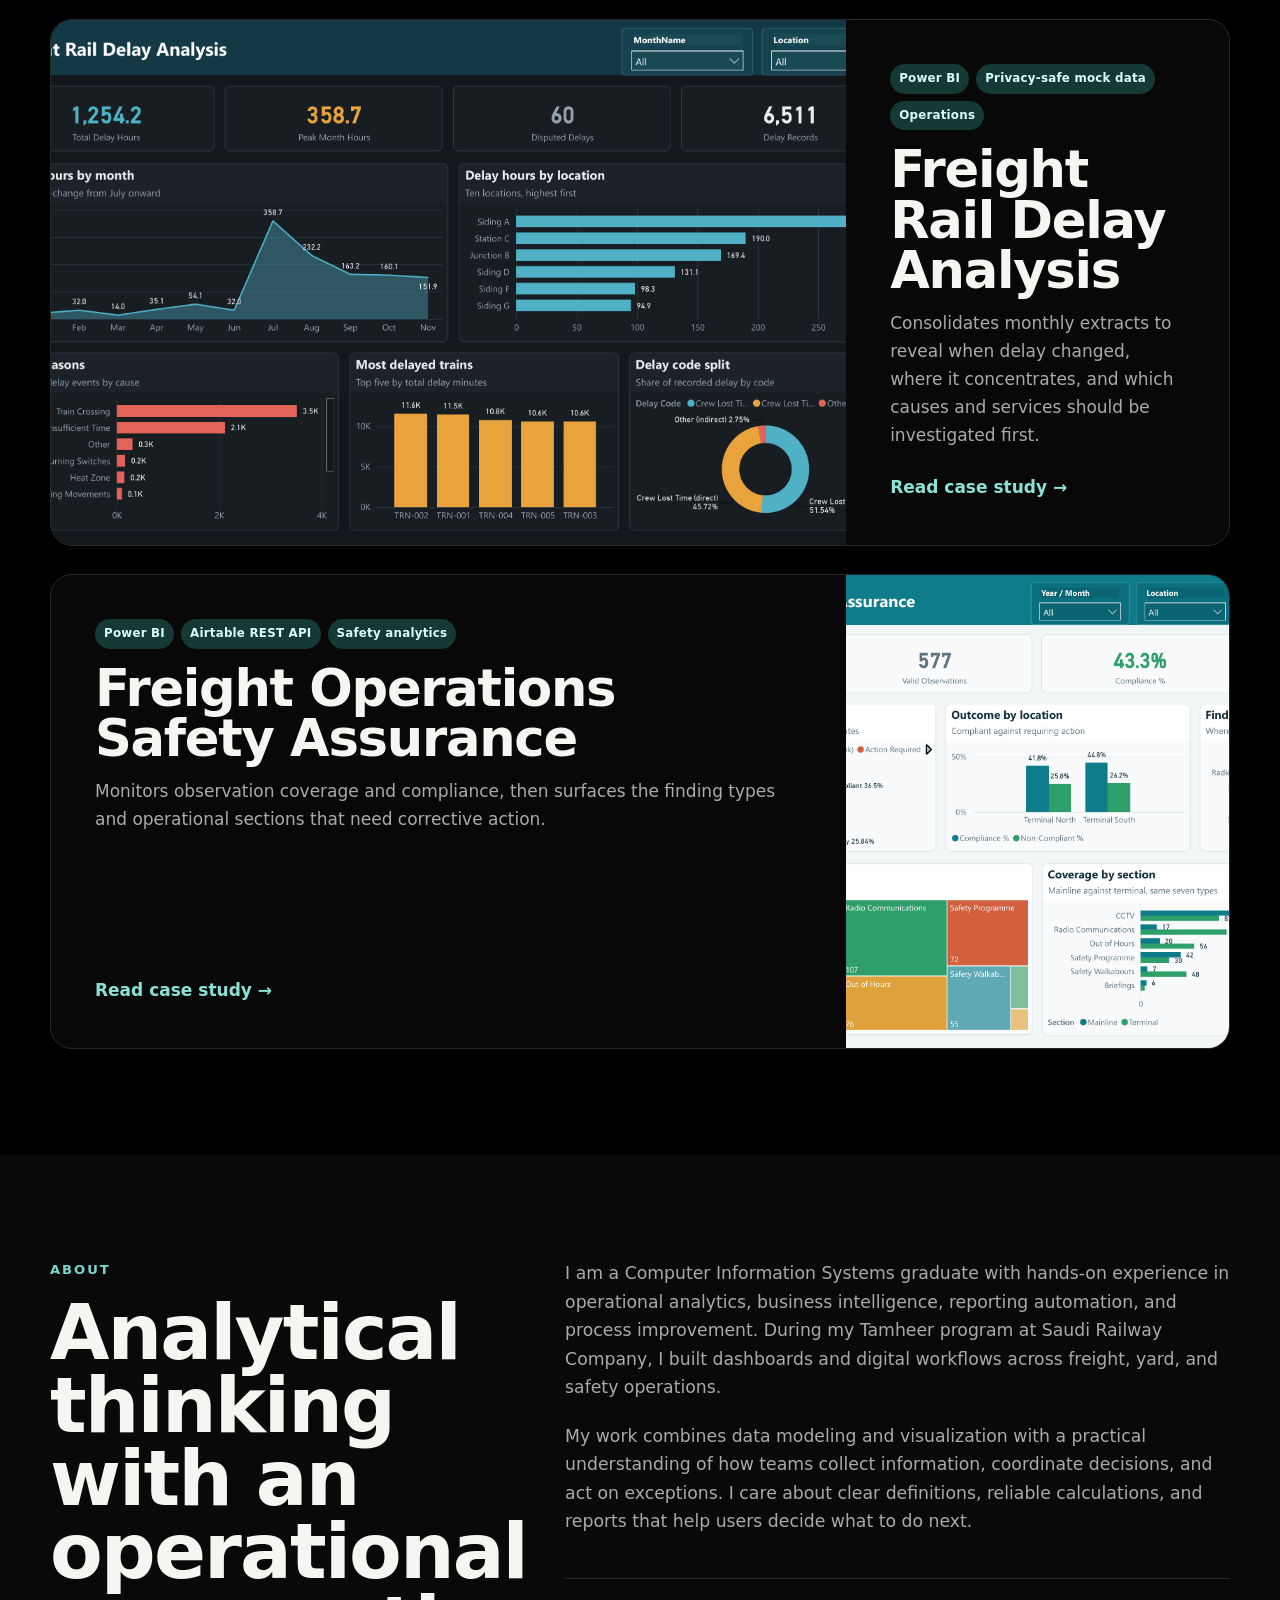
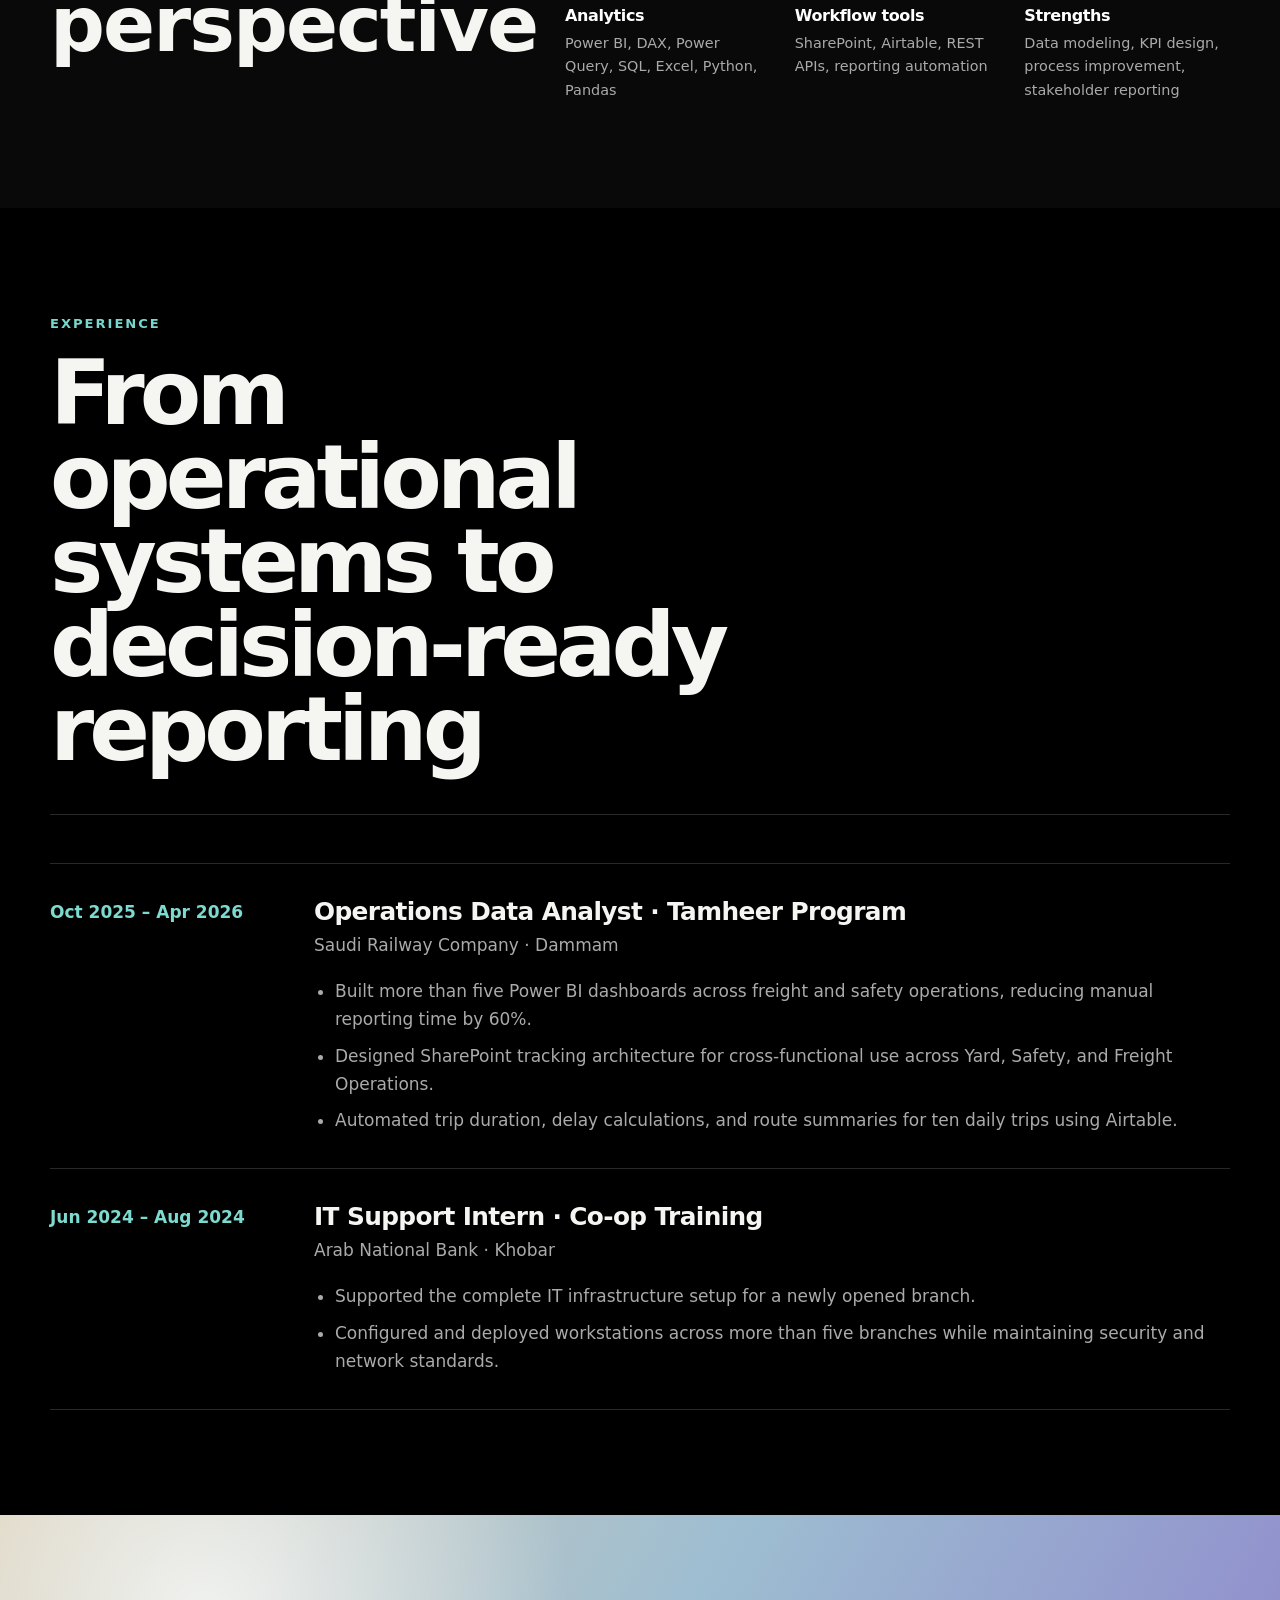
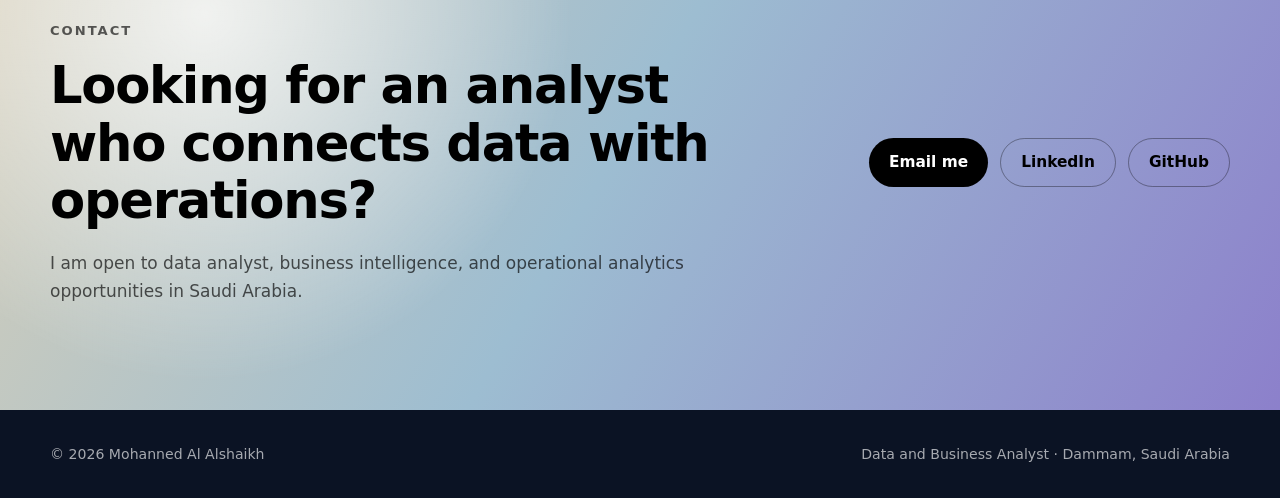
==== commit 3074933d: "Redesign portfolio with editorial product styling" ====
--- a/index.html
+++ b/index.html
@@ -40,8 +40,8 @@
       <div class="container hero-grid">
         <div class="hero-copy">
           <p class="eyebrow">Data and Business Analyst · Dammam, Saudi Arabia</p>
-          <h1>I turn operational data into decisions people can act on.</h1>
-          <p class="hero-lead">I build Power BI dashboards, reporting workflows, and data products that make complex operations easier to understand, monitor, and improve.</p>
+          <h1>Turn operational data into action.</h1>
+          <p class="hero-lead">Power BI dashboards, reporting workflows, and data products built to make complex operations clear, measurable, and easier to improve.</p>
           <div class="hero-actions">
             <a class="button button-primary" href="#work">View selected work</a>
             <a class="button button-secondary" href="assets/resume/mohanned-alshaikh-cv.pdf" target="_blank" rel="noreferrer">Download résumé</a>
--- a/assets/css/styles.css
+++ b/assets/css/styles.css
@@ -481,3 +481,290 @@
 @media (prefers-reduced-motion: reduce) {
   *, *::before, *::after { scroll-behavior: auto !important; transition: none !important; }
 }
+
+/* Editorial dark redesign inspired by modern product storytelling */
+body {
+  color: #f5f5f2;
+  background: #000;
+}
+
+h1, h2, h3 { color: #f5f5f2; }
+
+.site-header {
+  background: rgba(0, 0, 0, 0.72);
+  border-bottom-color: rgba(255, 255, 255, 0.11);
+}
+
+.brand-mark {
+  color: #000;
+  background: #fff;
+  border-radius: 50%;
+}
+
+.site-nav .nav-resume {
+  color: #000;
+  background: #fff;
+  border-color: #fff;
+}
+
+.hero {
+  position: relative;
+  isolation: isolate;
+  background:
+    radial-gradient(ellipse at 20% 8%, rgba(236, 210, 151, 0.84) 0%, rgba(236, 210, 151, 0.08) 34%, transparent 58%),
+    radial-gradient(ellipse at 82% 14%, rgba(123, 104, 238, 0.76) 0%, rgba(53, 79, 186, 0.34) 38%, transparent 64%),
+    radial-gradient(ellipse at 50% 58%, rgba(30, 164, 173, 0.68) 0%, rgba(14, 68, 100, 0.42) 42%, transparent 72%),
+    linear-gradient(180deg, #d7d8d9 0%, #8094bd 30%, #17396b 61%, #000 94%);
+}
+
+.hero::before {
+  content: "";
+  position: absolute;
+  inset: 0;
+  z-index: -1;
+  opacity: 0.27;
+  background-image:
+    linear-gradient(rgba(255,255,255,0.12) 1px, transparent 1px),
+    linear-gradient(90deg, rgba(255,255,255,0.12) 1px, transparent 1px);
+  background-size: 72px 72px;
+  mask-image: linear-gradient(to bottom, black, transparent 75%);
+}
+
+.hero-grid {
+  min-height: 1050px;
+  padding-block: 90px 70px;
+  display: grid;
+  grid-template-columns: 1fr;
+  align-items: start;
+  gap: 62px;
+}
+
+.hero-copy {
+  width: min(970px, 100%);
+  margin-inline: auto;
+  text-align: center;
+}
+
+.hero h1 {
+  max-width: 950px;
+  margin-inline: auto;
+  color: #050505;
+  font-size: clamp(4rem, 9vw, 8.2rem);
+  line-height: 0.91;
+  letter-spacing: -0.065em;
+}
+
+.hero .eyebrow {
+  color: rgba(0,0,0,0.68);
+  letter-spacing: 0.12em;
+}
+
+.hero-lead {
+  max-width: 650px;
+  margin: 30px auto 0;
+  color: rgba(0,0,0,0.72);
+  font-size: 1.05rem;
+}
+
+.hero-actions { justify-content: center; }
+
+.hero .button-primary {
+  color: #fff;
+  background: #000;
+}
+
+.hero .button-primary:hover { background: #222; }
+
+.hero .button-secondary {
+  color: #000;
+  background: rgba(255,255,255,0.22);
+  border-color: rgba(0,0,0,0.24);
+  backdrop-filter: blur(12px);
+}
+
+.hero-facts {
+  width: min(640px, 100%);
+  margin: 48px auto 0;
+  border-top-color: rgba(0,0,0,0.18);
+}
+
+.hero-facts strong { color: #000; }
+.hero-facts span { color: rgba(0,0,0,0.62); }
+
+.hero-visual {
+  width: min(1040px, 100%);
+  min-height: auto;
+  margin-inline: auto;
+}
+
+.preview {
+  position: relative;
+  border-color: rgba(255,255,255,0.22);
+  border-radius: 15px;
+  box-shadow: 0 40px 120px rgba(0,0,0,0.55);
+}
+
+.preview-primary { inset: auto; width: 100%; }
+.preview-secondary { display: none; }
+
+.section { background: #000; }
+.section-tint { background: #090909; }
+
+.section-heading {
+  grid-template-columns: minmax(0, 1.4fr) minmax(280px, 0.6fr);
+  padding-bottom: 42px;
+  border-bottom: 1px solid #292929;
+}
+
+.section-heading > p,
+.project-card-body p,
+.about-copy > p,
+.skill-groups p,
+.timeline-company,
+.timeline ul { color: #aaa; }
+
+.section-heading h2 { font-size: clamp(3.3rem, 7vw, 6.5rem); line-height: 0.94; letter-spacing: -0.055em; }
+.eyebrow { color: #78d7cc; }
+
+.project-grid {
+  grid-template-columns: 1fr;
+  gap: 28px;
+}
+
+.project-card,
+.project-card-featured {
+  min-height: 475px;
+  display: grid;
+  grid-template-columns: minmax(0, 1.35fr) minmax(300px, 0.65fr);
+  overflow: hidden;
+  background: #080808;
+  border-color: #292929;
+  border-radius: 22px;
+  box-shadow: none;
+}
+
+.project-card:nth-child(even) .project-image { order: 2; }
+.project-card:nth-child(even) .project-card-body { order: 1; }
+.project-card:hover { transform: none; border-color: #555; box-shadow: none; }
+.project-image { min-height: 100%; background: #111; }
+.project-image img { min-height: 100%; object-fit: cover; }
+.project-card-body { padding: 44px; justify-content: center; }
+.project-card-body h3 { font-size: clamp(2rem, 4vw, 3.7rem); line-height: 0.98; }
+.project-meta span, .tag { color: #d8fff9; background: #153a36; }
+.text-link { color: #8be1d7; }
+
+.about-grid h2 { font-size: clamp(3rem, 6vw, 5.8rem); line-height: 0.95; }
+.skill-groups { padding-top: 28px; border-top: 1px solid #292929; }
+.skill-groups h3 { color: #fff; }
+
+.timeline { border-top-color: #292929; }
+.timeline-item { border-bottom-color: #292929; }
+.timeline-date { color: #7cdacf; }
+
+.contact-section {
+  color: #000;
+  background:
+    radial-gradient(circle at 16% 20%, rgba(255,255,255,0.76), transparent 32%),
+    linear-gradient(120deg, #d8cfb8, #9dbdd1 48%, #8c80cb);
+}
+
+.contact-section h2 { color: #000; }
+.contact-section p:not(.eyebrow) { color: rgba(0,0,0,0.66); }
+.contact-section .eyebrow { color: rgba(0,0,0,0.64); }
+.button-light { color: #fff; background: #000; }
+.button-outline-light { color: #000; border-color: rgba(0,0,0,0.35); }
+
+.project-hero {
+  position: relative;
+  isolation: isolate;
+  padding-block: 80px 90px;
+  color: #050505;
+  background:
+    radial-gradient(ellipse at 18% 10%, rgba(239,220,172,0.8), transparent 42%),
+    radial-gradient(ellipse at 83% 10%, rgba(123,104,238,0.72), transparent 45%),
+    linear-gradient(180deg, #d9dcdf 0%, #8096bf 40%, #18396b 74%, #000 100%);
+}
+
+.project-hero-grid {
+  width: min(980px, 100%);
+  margin-inline: auto;
+  grid-template-columns: 1fr;
+  gap: 46px;
+  text-align: center;
+}
+
+.project-hero h1 {
+  color: #050505;
+  font-size: clamp(3.9rem, 8vw, 7.4rem);
+  line-height: 0.9;
+  letter-spacing: -0.06em;
+}
+
+.project-hero .eyebrow { color: rgba(0,0,0,0.64); }
+.project-summary { margin-inline: auto; color: rgba(0,0,0,0.7); }
+.breadcrumbs { color: rgba(0,0,0,0.58); }
+.breadcrumbs a { color: #000; }
+
+.project-facts {
+  grid-template-columns: repeat(3, 1fr);
+  gap: 0;
+  text-align: left;
+  border-top: 1px solid rgba(0,0,0,0.2);
+  border-bottom: 1px solid rgba(0,0,0,0.2);
+}
+
+.project-facts li { padding: 18px 20px; border-right: 1px solid rgba(0,0,0,0.18); border-bottom: 0; }
+.project-facts li:last-child { border-right: 0; }
+.project-facts span { color: rgba(0,0,0,0.52); }
+.project-facts strong { color: #000; }
+
+.hero-shot {
+  margin-top: 70px;
+  border-color: rgba(255,255,255,0.24);
+  box-shadow: 0 42px 120px rgba(0,0,0,0.58);
+}
+
+.case-section { background: #000; }
+.case-section + .case-section { border-top-color: #292929; }
+.case-label { color: #77d9ce; }
+.case-copy { color: #aaa; }
+.case-copy h2, .case-copy h3 { color: #f5f5f2; }
+.case-copy h2 { font-size: clamp(2.2rem, 4.5vw, 4.3rem); line-height: 0.98; }
+.case-copy strong { color: #fff; }
+.insight { background: #101010; border: 1px solid #2a2a2a; }
+.insight strong { color: #fff; }
+.insight span { color: #aaa; }
+.disclosure { color: #c9c9c9; background: #111; border-left-color: #d7af56; }
+.disclosure strong { color: #fff; }
+
+.gallery-section { background: #060606; border-top: 1px solid #292929; }
+.gallery-heading p { color: #aaa; }
+.image-button { border: 1px solid #292929; background: #111; box-shadow: none; }
+.gallery-item figcaption { color: #aaa; }
+.next-project { background: #111; border-top: 1px solid #292929; }
+
+@media (max-width: 980px) {
+  .hero-grid { grid-template-columns: 1fr; padding-block: 75px 65px; }
+  .hero-visual { max-width: 900px; }
+  .project-card,
+  .project-card-featured { grid-template-columns: 1fr; }
+  .project-card:nth-child(even) .project-image,
+  .project-card:nth-child(even) .project-card-body { order: initial; }
+  .project-facts { grid-template-columns: 1fr; }
+  .project-facts li { border-right: 0; border-bottom: 1px solid rgba(0,0,0,0.18); }
+  .project-facts li:last-child { border-bottom: 0; }
+}
+
+@media (max-width: 760px) {
+  .hero-grid { min-height: auto; padding-block: 62px 74px; gap: 48px; }
+  .hero h1 { font-size: clamp(3.3rem, 17vw, 5.3rem); }
+  .hero-visual { min-height: auto; }
+  .section-heading { grid-template-columns: 1fr; padding-bottom: 30px; }
+  .section-heading h2 { font-size: clamp(3rem, 14vw, 4.4rem); }
+  .project-card-body { padding: 28px; }
+  .project-card-body h3 { font-size: 2.2rem; }
+  .project-image { min-height: auto; }
+  .about-grid h2 { font-size: clamp(3rem, 14vw, 4.3rem); }
+  .project-hero h1 { font-size: clamp(3.2rem, 15vw, 5.2rem); }
+  .project-hero { padding-block: 55px 66px; }
+}
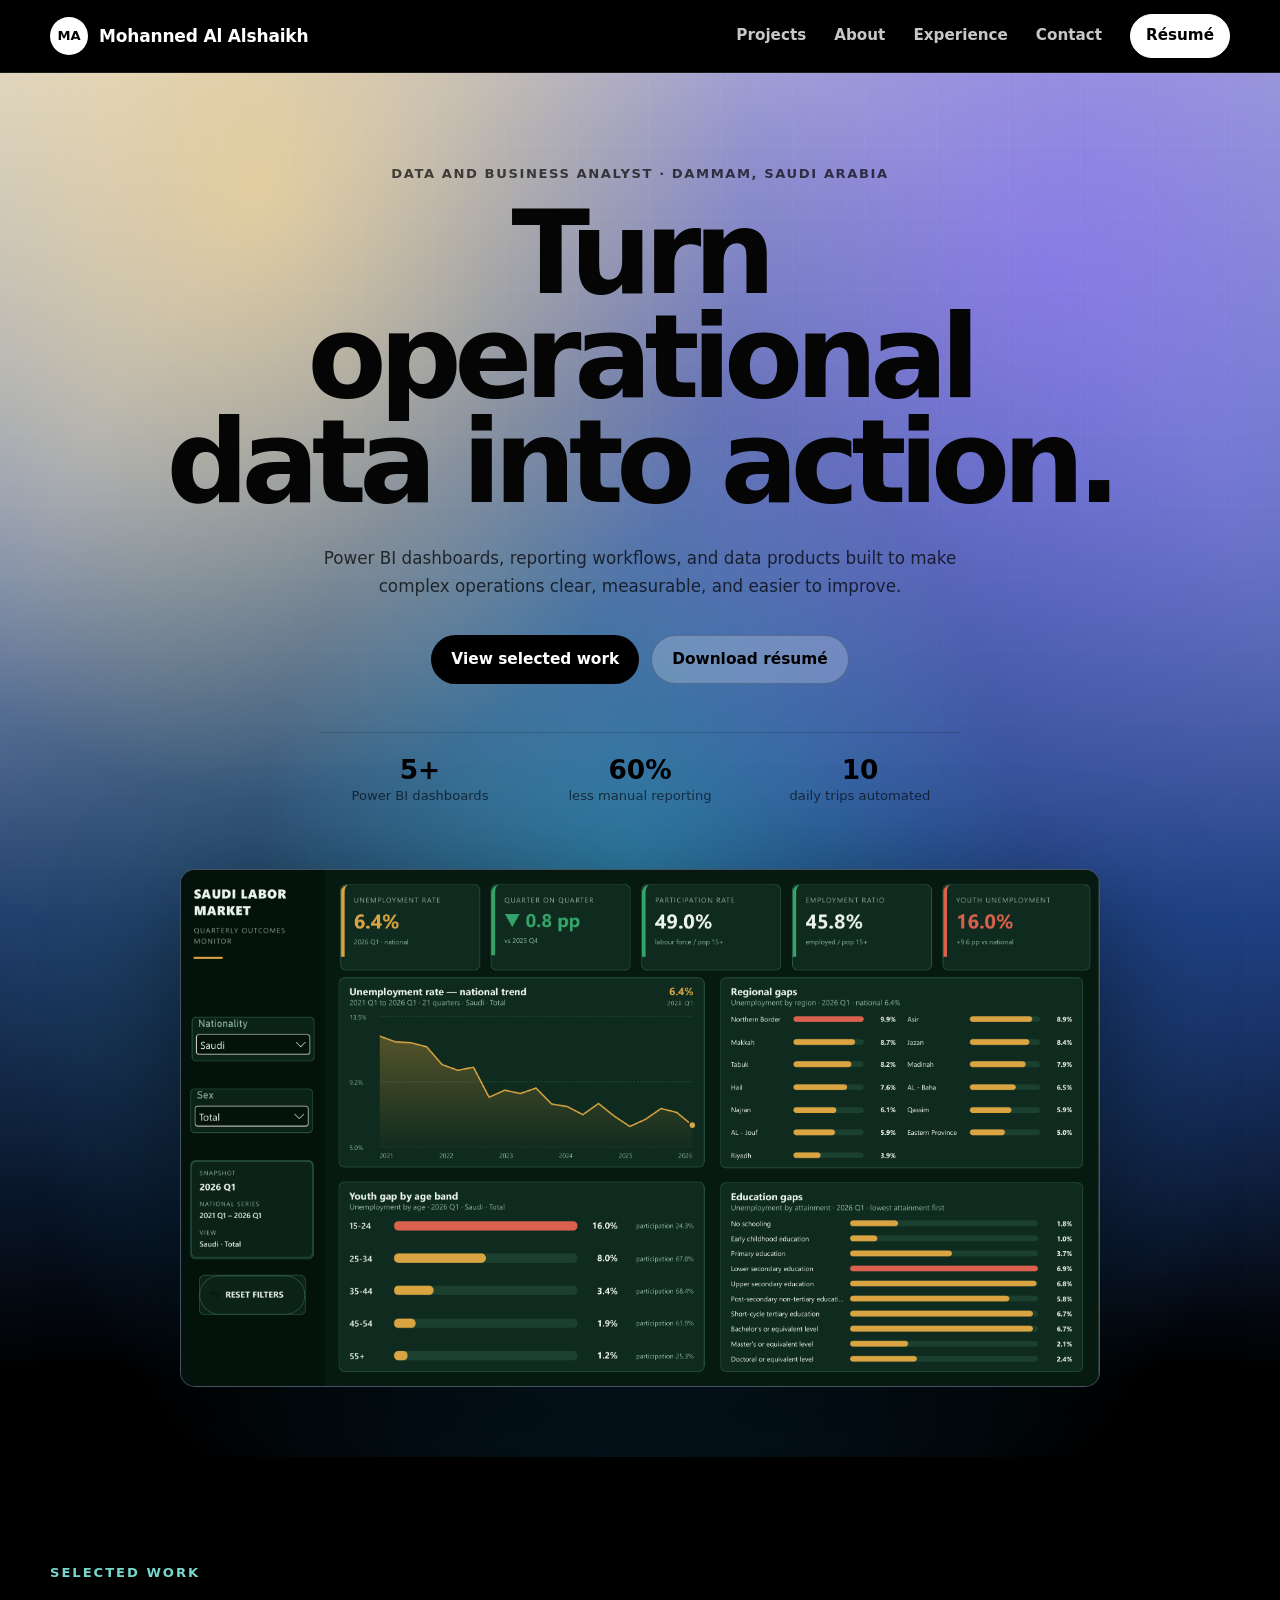
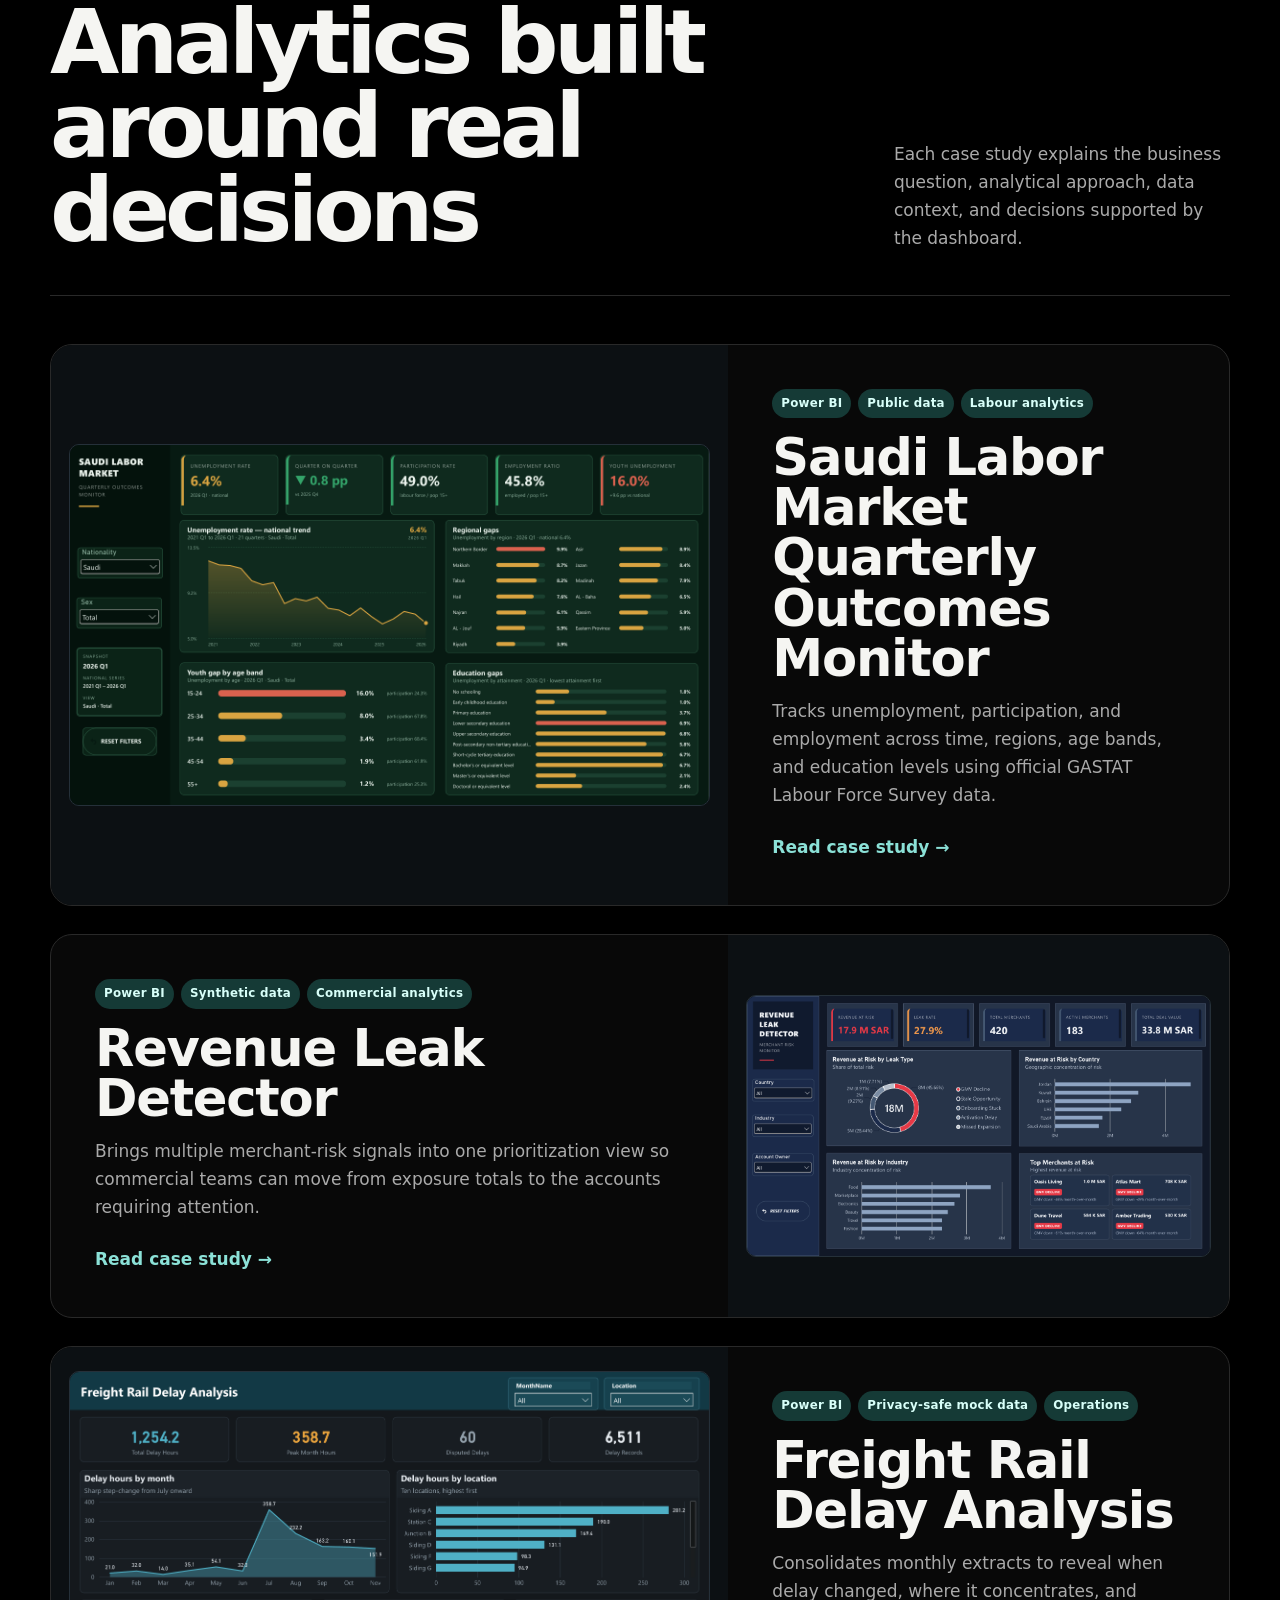
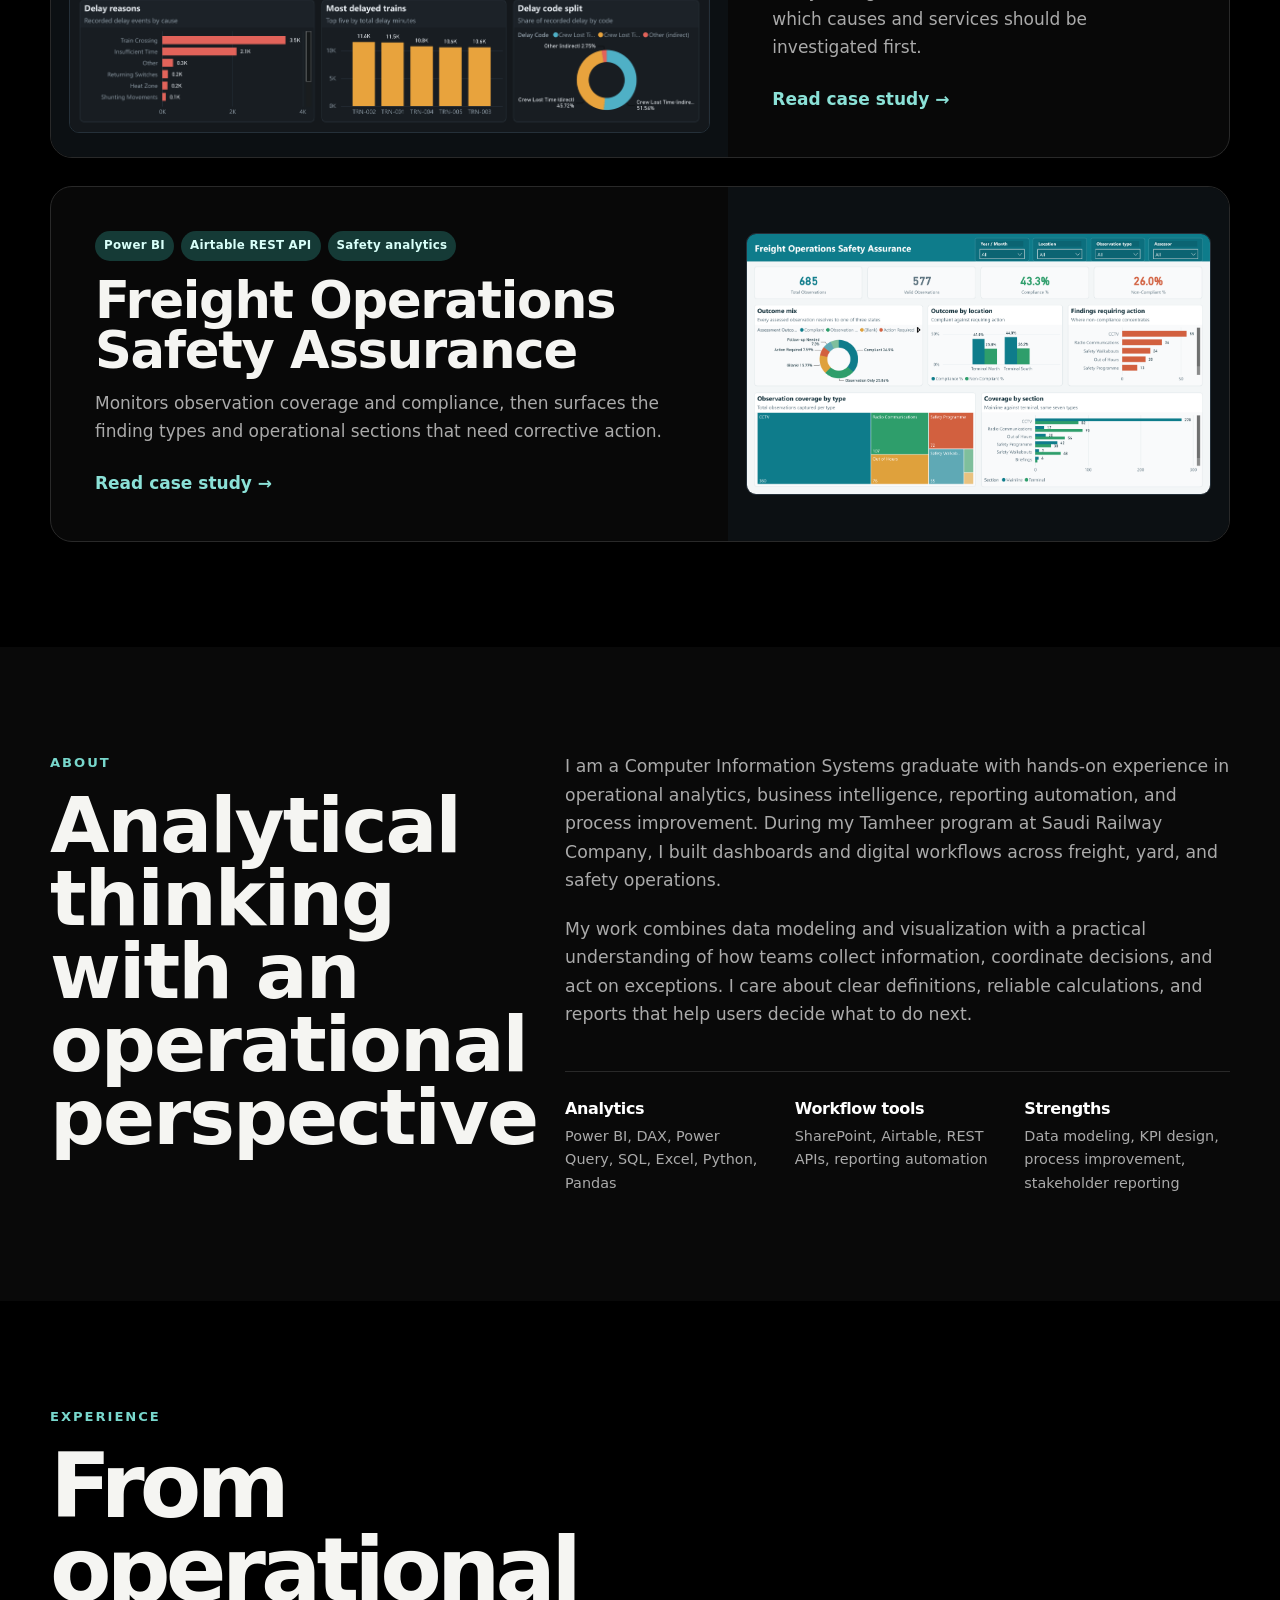
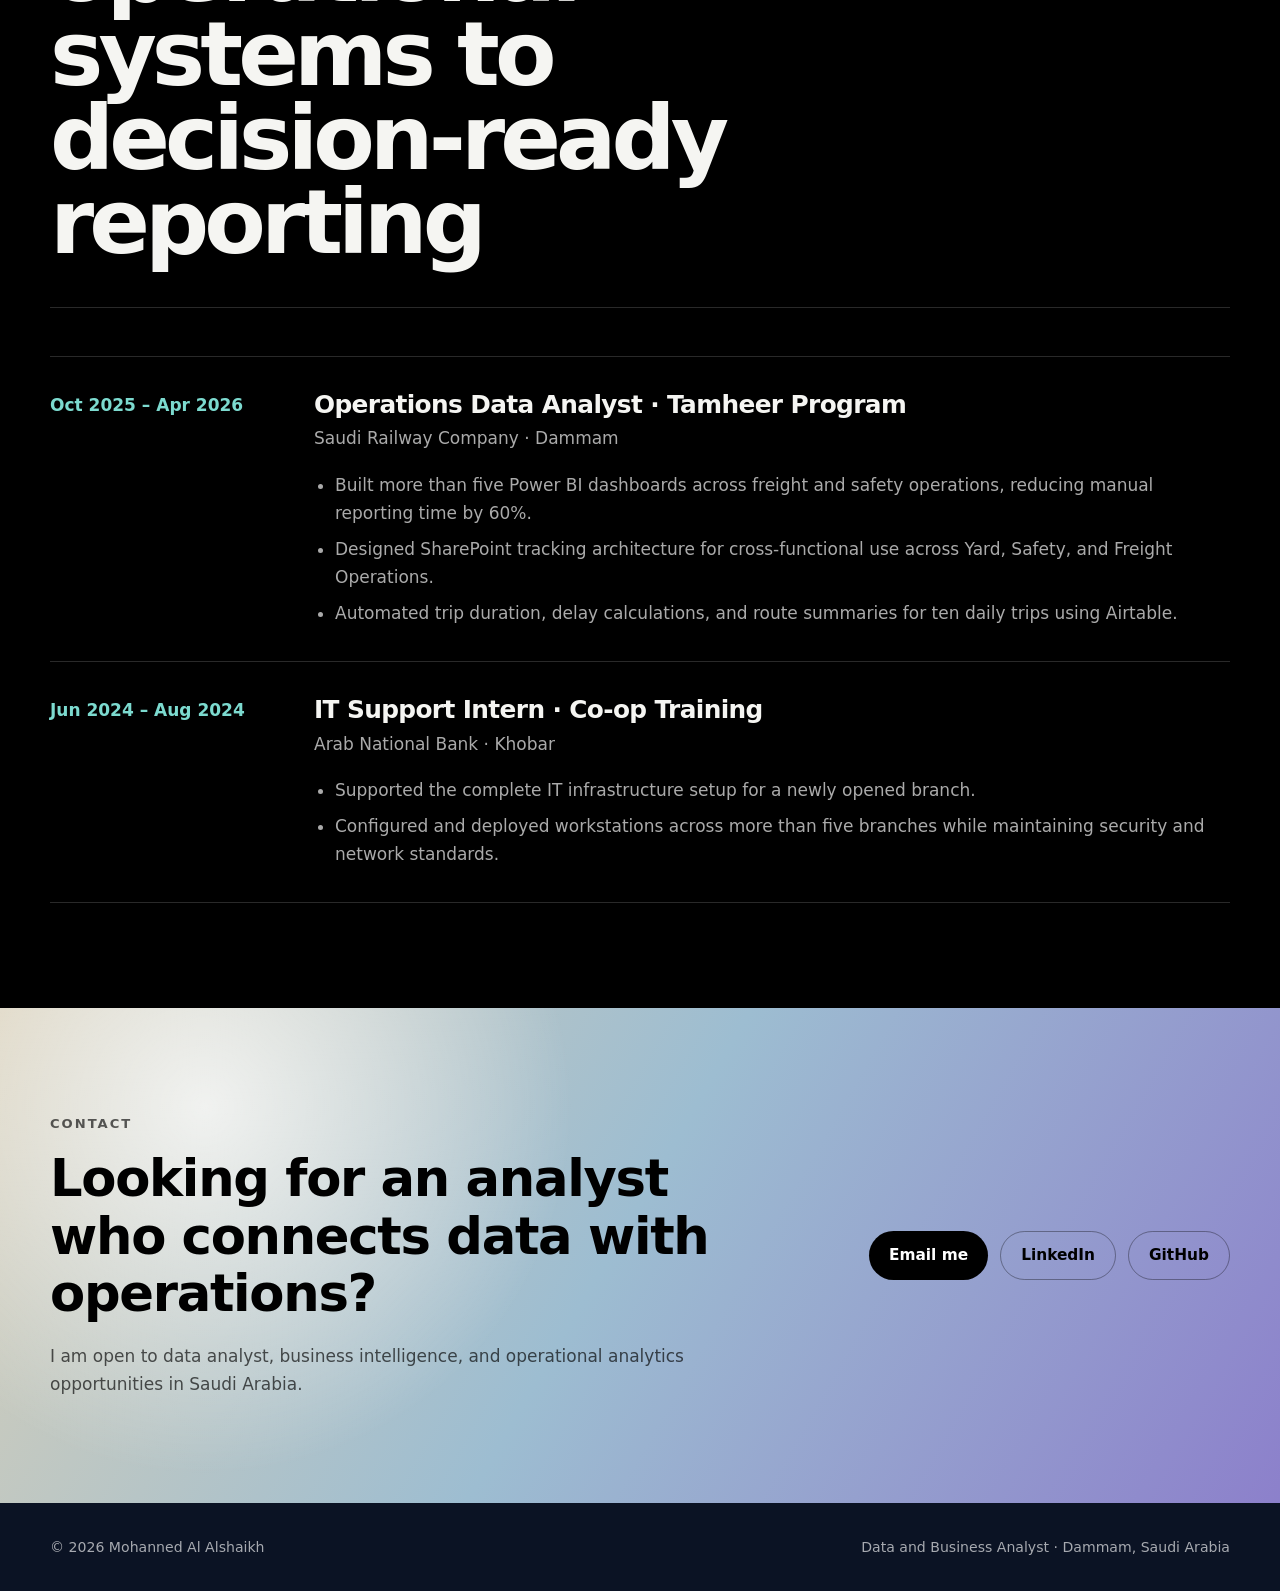
==== commit b6550ac0: "Refine dashboard image presentation" ====
--- a/index.html
+++ b/index.html
@@ -49,15 +49,12 @@
           <ul class="hero-facts" aria-label="Professional highlights">
             <li><strong>5+</strong><span>Power BI dashboards</span></li>
             <li><strong>60%</strong><span>less manual reporting</span></li>
-            <li><strong>4</strong><span>featured case studies</span></li>
+            <li><strong>10</strong><span>daily trips automated</span></li>
           </ul>
         </div>
         <div class="hero-visual" aria-label="Selected dashboard previews">
           <figure class="preview preview-primary">
             <img src="assets/images/saudi-labor-market-full.png" alt="Saudi Labor Market dashboard showing national, regional, age, and education outcomes" width="2667" height="1500">
-          </figure>
-          <figure class="preview preview-secondary">
-            <img src="assets/images/revenue-leak-detector-full.png" alt="Revenue Leak Detector dashboard showing commercial exposure and merchant risk" width="2667" height="1500">
           </figure>
         </div>
       </div>
--- a/assets/css/styles.css
+++ b/assets/css/styles.css
@@ -233,7 +233,6 @@
 
 .preview img { width: 100%; height: 100%; object-fit: cover; }
 .preview-primary { top: 22px; right: 0; width: 93%; }
-.preview-secondary { bottom: 15px; left: -12px; width: 64%; transform: rotate(-2deg); }
 
 .section { padding-block: 105px; }
 .section-tint { background: var(--tint); }
@@ -363,8 +362,6 @@
     var(--navy);
 }
 
-.breadcrumbs { margin-bottom: 42px; color: rgba(255,255,255,0.62); font-size: 0.9rem; }
-.breadcrumbs a { color: #fff; text-decoration: none; }
 .project-hero-grid { display: grid; grid-template-columns: minmax(0, 1fr) minmax(300px, 0.55fr); align-items: end; gap: 70px; }
 .project-hero h1 { color: #fff; font-size: clamp(2.6rem, 6vw, 4.8rem); }
 .project-summary { margin-top: 22px; max-width: 790px; color: rgba(255,255,255,0.73); font-size: 1.16rem; }
@@ -461,7 +458,6 @@
   .hero-grid { min-height: auto; padding-block: 64px 84px; }
   .hero-visual { min-height: 325px; }
   .preview-primary { width: 96%; }
-  .preview-secondary { width: 68%; bottom: 5px; left: 0; }
   .hero-facts { gap: 12px; }
   .hero-facts strong { font-size: 1.35rem; }
   .hero-facts span { font-size: 0.72rem; }
@@ -605,7 +601,6 @@
 }
 
 .preview-primary { inset: auto; width: 100%; }
-.preview-secondary { display: none; }
 
 .section { background: #000; }
 .section-tint { background: #090909; }
@@ -702,8 +697,6 @@
 
 .project-hero .eyebrow { color: rgba(0,0,0,0.64); }
 .project-summary { margin-inline: auto; color: rgba(0,0,0,0.7); }
-.breadcrumbs { color: rgba(0,0,0,0.58); }
-.breadcrumbs a { color: #000; }
 
 .project-facts {
   grid-template-columns: repeat(3, 1fr);
@@ -768,3 +761,182 @@
   .project-hero h1 { font-size: clamp(3.2rem, 15vw, 5.2rem); }
   .project-hero { padding-block: 55px 66px; }
 }
+
+/* Image-led case study refinements */
+.preview img,
+.project-image img,
+.hero-shot img,
+.image-button img {
+  height: auto;
+  min-height: 0;
+  object-fit: contain;
+}
+
+.hero-visual { width: min(920px, 100%); }
+
+.project-card,
+.project-card-featured {
+  min-height: 0;
+  grid-template-columns: minmax(0, 1.15fr) minmax(340px, 0.85fr);
+}
+
+.project-image {
+  min-height: 0;
+  display: grid;
+  place-items: center;
+  padding: 18px;
+  background: #0c1013;
+}
+
+.project-image img {
+  width: 100%;
+  border: 1px solid #253039;
+  border-radius: 10px;
+}
+
+.project-card:hover .project-image img { transform: none; }
+
+.project-hero {
+  padding-block: 72px 82px;
+}
+
+.hero-shot {
+  width: min(1120px, 100%);
+  margin: 64px auto 0;
+  display: grid;
+  grid-template-columns: minmax(0, 1.55fr) minmax(280px, 0.45fr);
+  align-items: stretch;
+  overflow: hidden;
+  background: #090b0d;
+}
+
+.hero-shot-media {
+  display: grid;
+  place-items: center;
+  padding: 16px;
+  background: #0d151c;
+}
+
+.hero-shot-media img {
+  width: 100%;
+  border: 1px solid rgba(255,255,255,0.14);
+  border-radius: 10px;
+}
+
+.hero-shot-copy {
+  margin: 0;
+  padding: 34px;
+  display: flex;
+  flex-direction: column;
+  justify-content: center;
+  text-align: left;
+  background: #0b0b0b;
+  border-left: 1px solid #2a2a2a;
+}
+
+.hero-shot-copy span {
+  color: #78d7cc;
+  font-size: 0.74rem;
+  font-weight: 800;
+  letter-spacing: 0.13em;
+  text-transform: uppercase;
+}
+
+.hero-shot-copy h2 {
+  margin-top: 14px;
+  color: #fff;
+  font-size: clamp(1.45rem, 2.1vw, 2.15rem);
+  line-height: 1.05;
+}
+
+.hero-shot-copy p {
+  margin-top: 18px;
+  color: #aaa;
+  font-size: 0.93rem;
+  line-height: 1.65;
+}
+
+.gallery-heading { max-width: 800px; }
+
+.gallery-grid {
+  grid-template-columns: 1fr;
+  gap: 22px;
+}
+
+.gallery-item,
+.gallery-item-wide {
+  grid-column: auto;
+  display: grid;
+  grid-template-columns: minmax(0, 1.35fr) minmax(260px, 0.65fr);
+  align-items: stretch;
+  overflow: hidden;
+  background: #0d0d0d;
+  border: 1px solid #292929;
+  border-radius: 16px;
+}
+
+.image-button {
+  min-height: 230px;
+  display: grid;
+  place-items: center;
+  padding: 16px;
+  background: #10171d;
+  border: 0;
+  border-radius: 0;
+}
+
+.image-button img {
+  width: 100%;
+  border: 1px solid rgba(255,255,255,0.1);
+  border-radius: 8px;
+}
+
+.gallery-item figcaption {
+  margin: 0;
+  padding: 30px;
+  display: flex;
+  flex-direction: column;
+  justify-content: center;
+  background: #0d0d0d;
+  border-left: 1px solid #292929;
+}
+
+.gallery-item figcaption strong {
+  color: #fff;
+  font-size: 1.25rem;
+  line-height: 1.2;
+}
+
+.gallery-item figcaption p {
+  margin-top: 10px;
+  color: #aaa;
+  font-size: 0.92rem;
+  line-height: 1.6;
+}
+
+@media (max-width: 980px) {
+  .project-card,
+  .project-card-featured,
+  .hero-shot,
+  .gallery-item,
+  .gallery-item-wide {
+    grid-template-columns: 1fr;
+  }
+
+  .hero-shot-copy,
+  .gallery-item figcaption {
+    border-top: 1px solid #292929;
+    border-left: 0;
+  }
+}
+
+@media (max-width: 760px) {
+  .project-image,
+  .hero-shot-media,
+  .image-button { padding: 10px; }
+
+  .hero-shot { margin-top: 42px; }
+  .hero-shot-copy { padding: 25px; }
+  .image-button { min-height: 0; }
+  .gallery-item figcaption { padding: 24px; }
+}
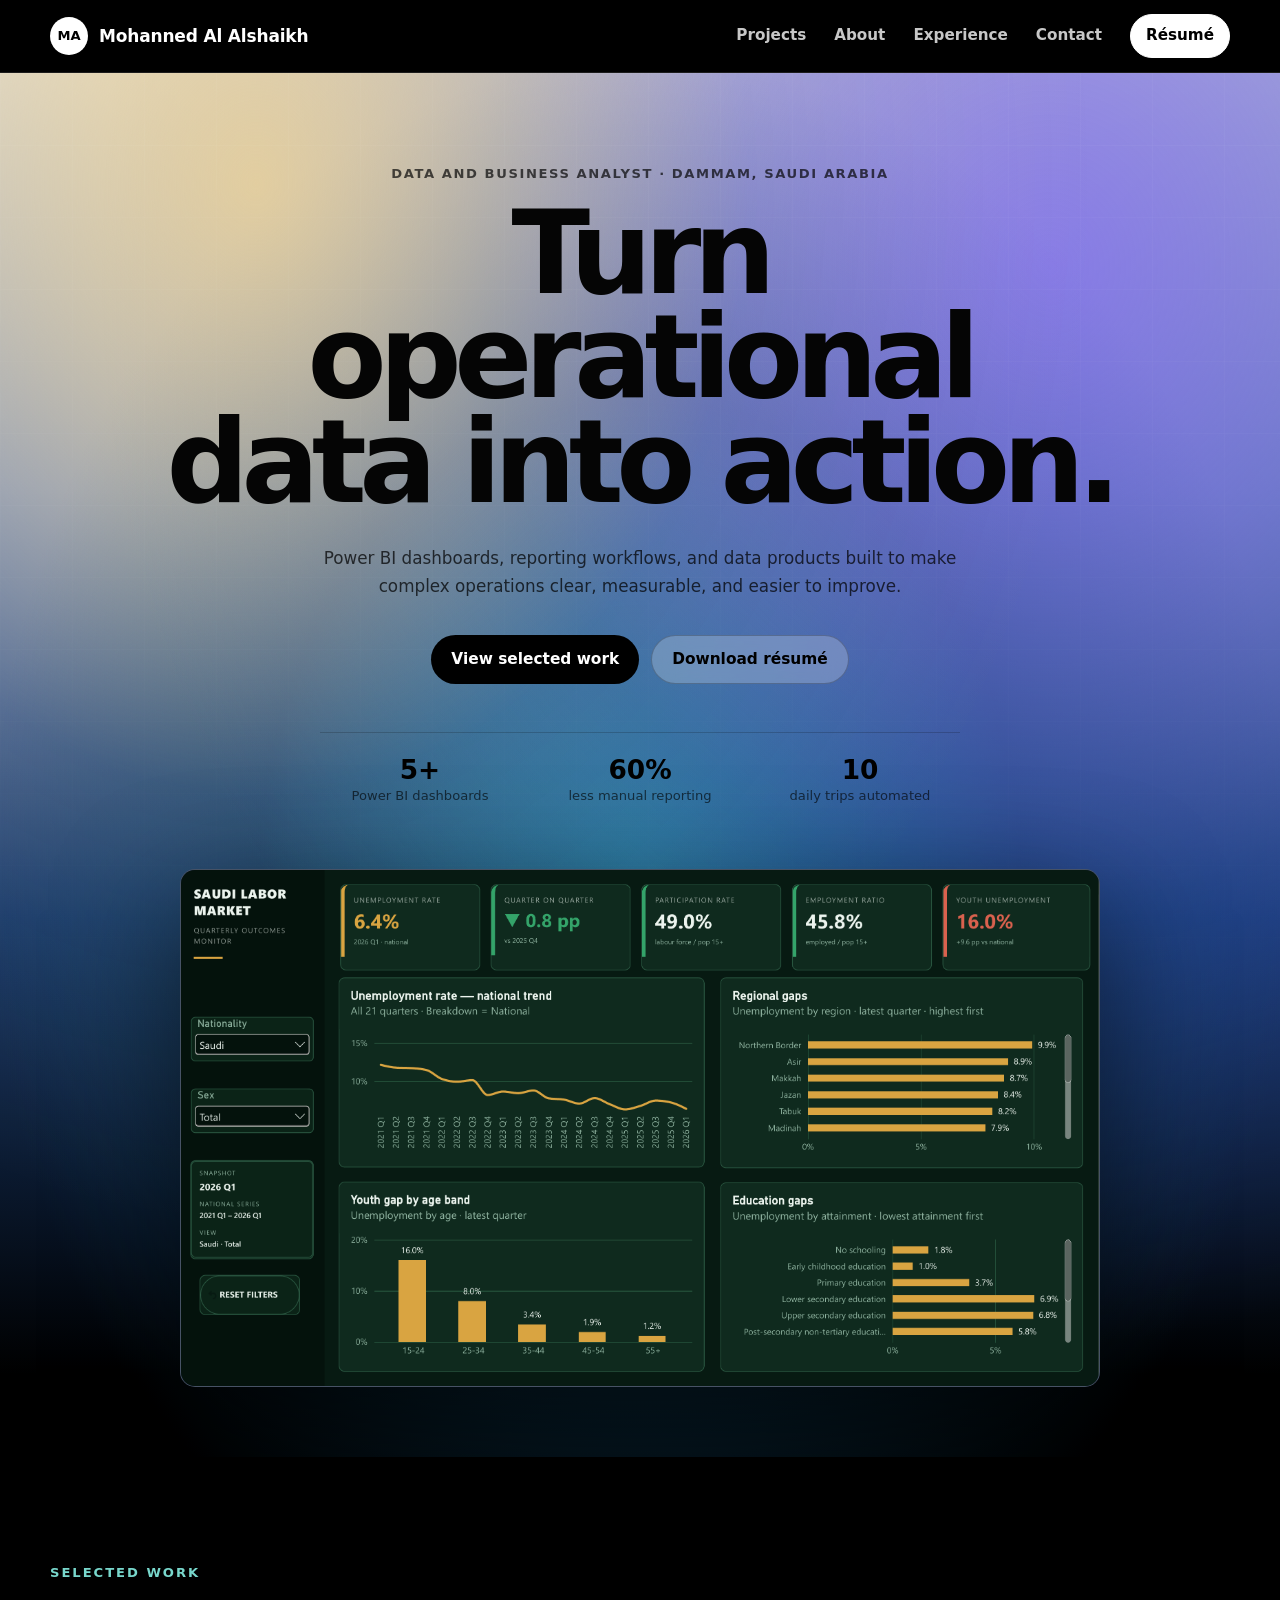
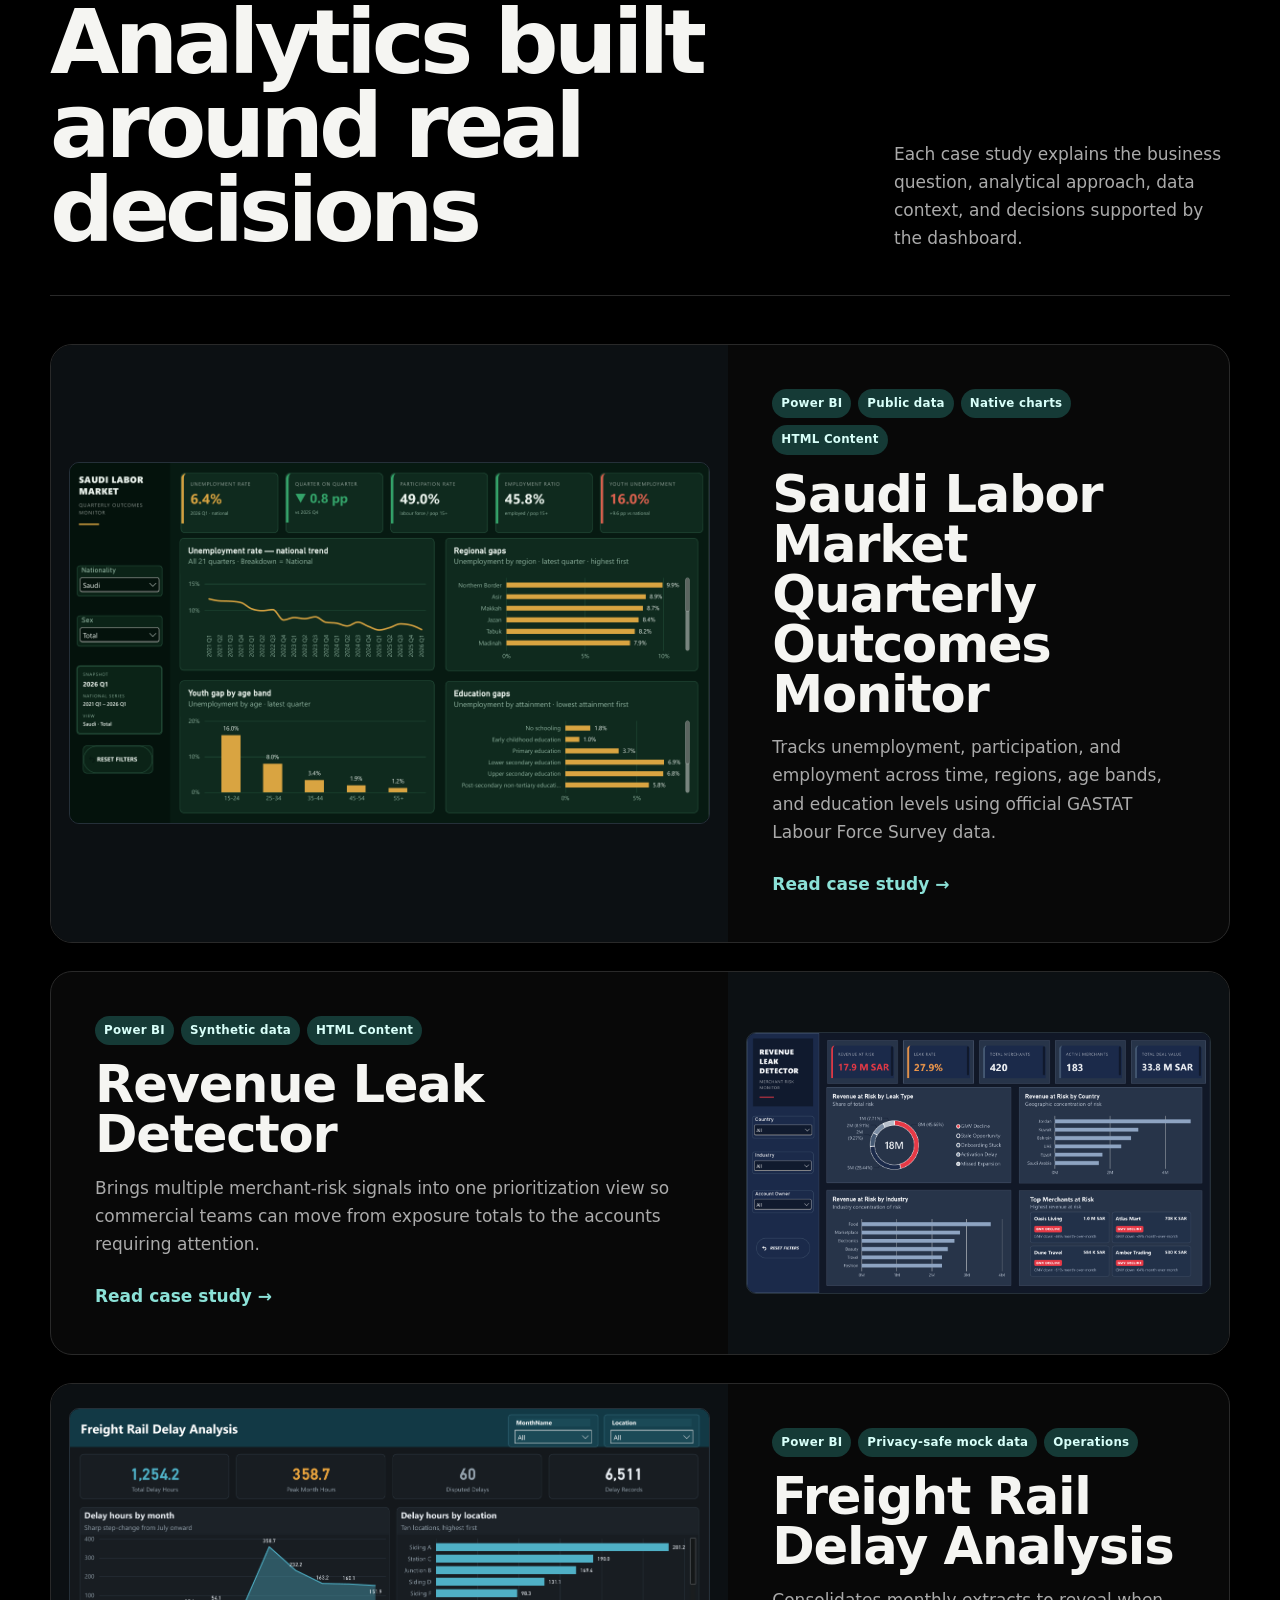
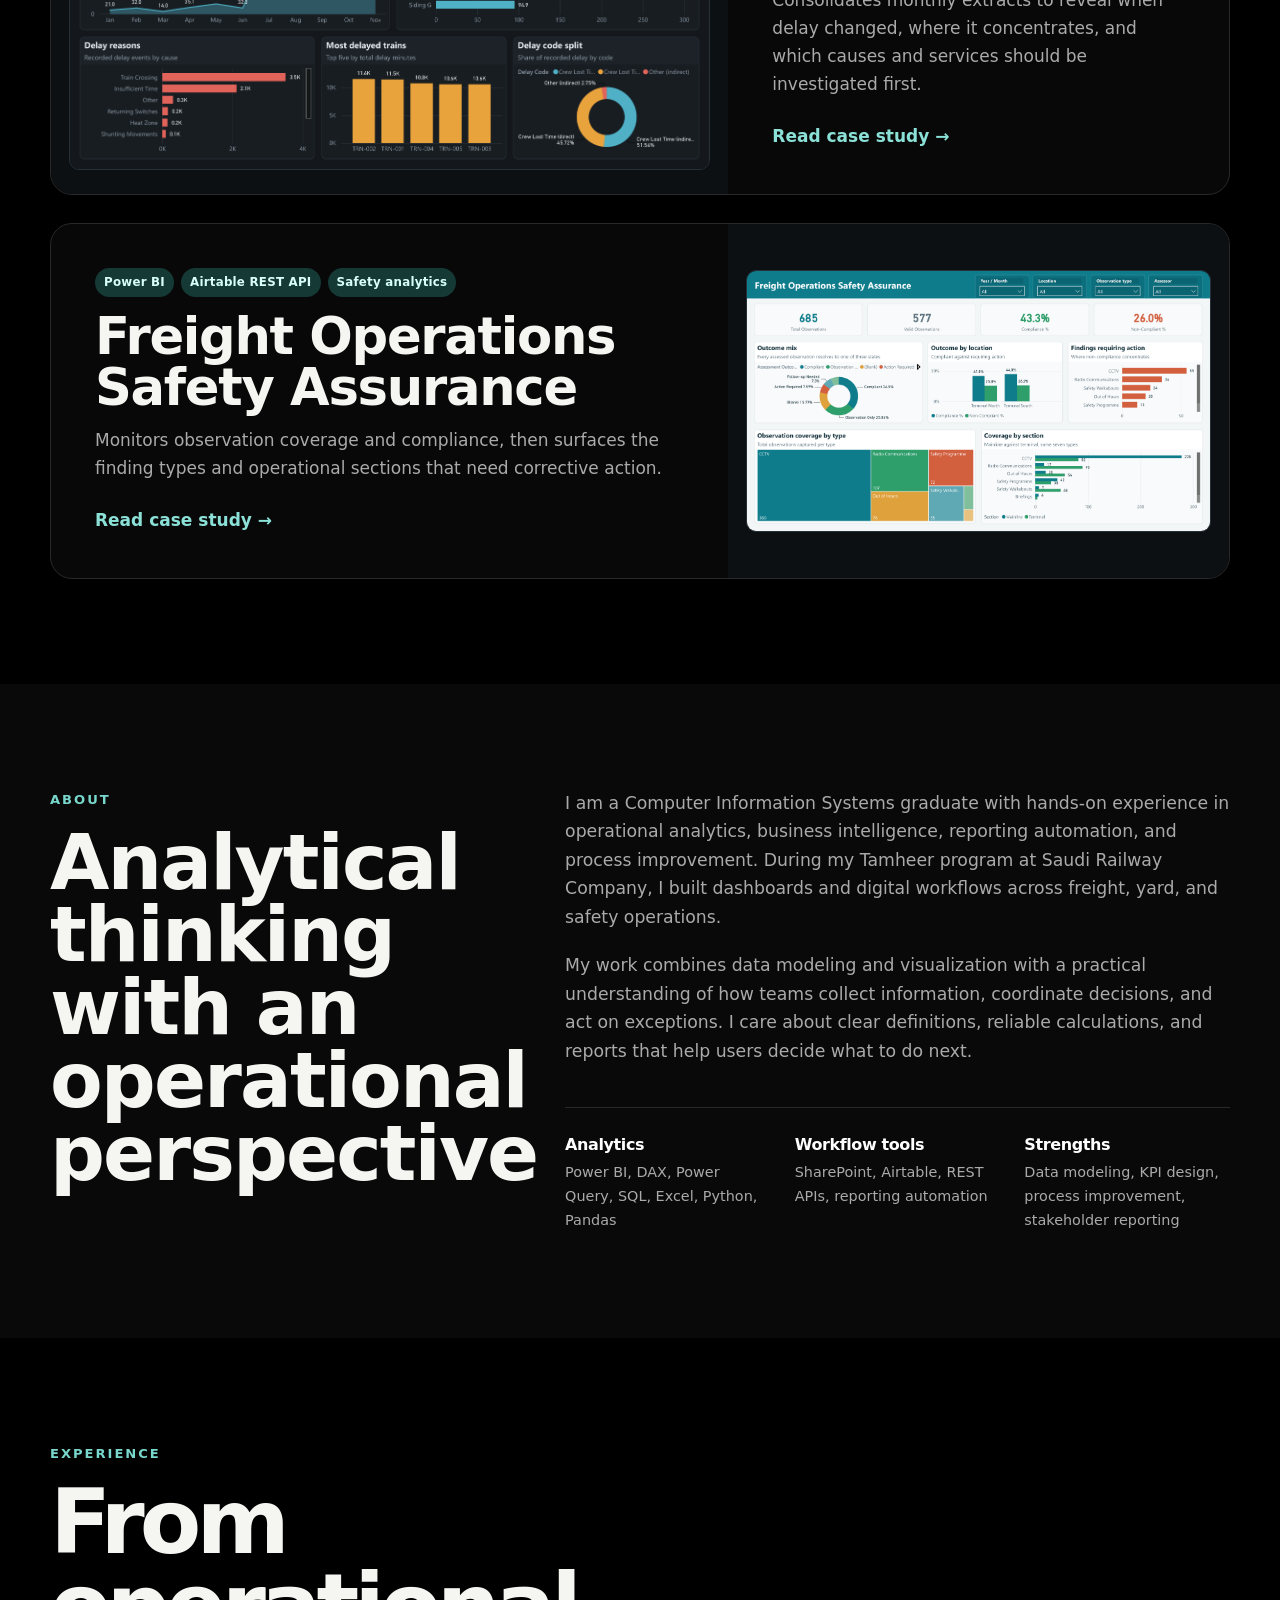
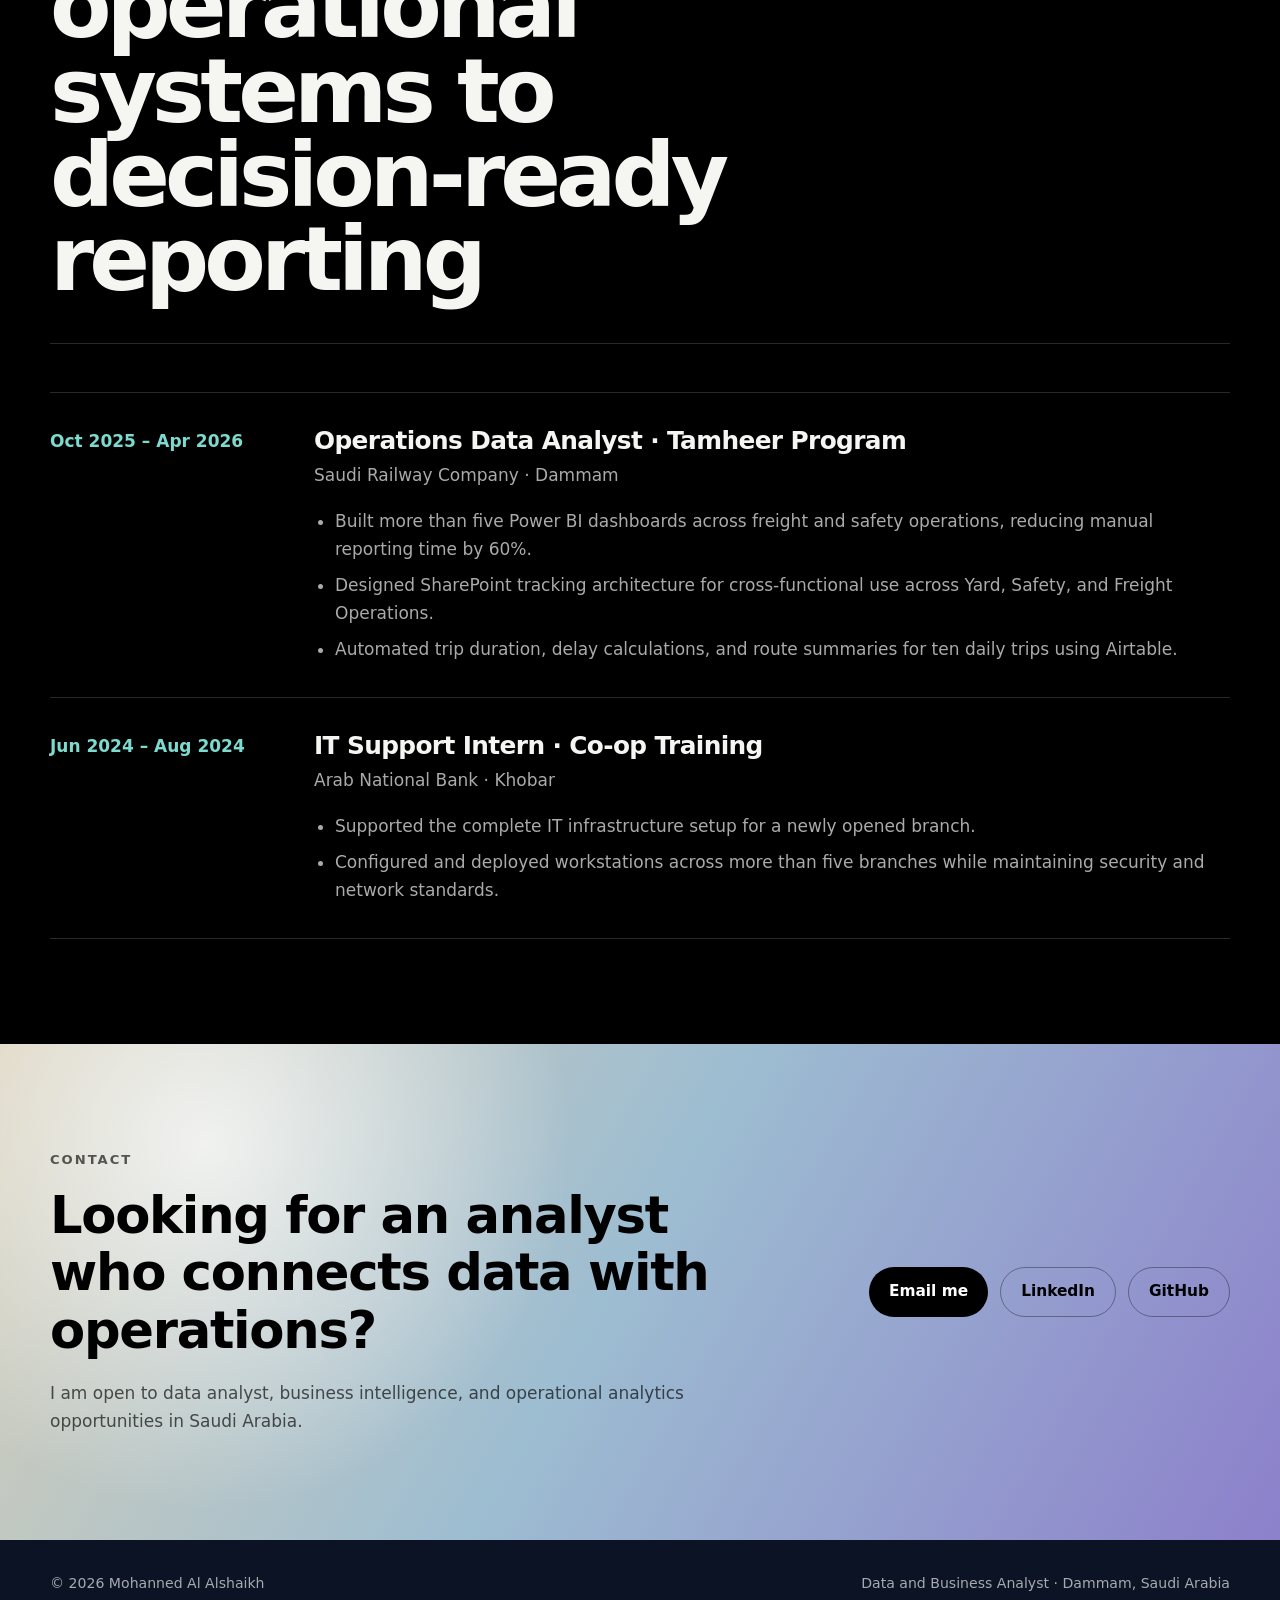
==== commit 743b68cb: "Use native SLM visuals and document HTML Content" ====
--- a/index.html
+++ b/index.html
@@ -54,7 +54,7 @@
         </div>
         <div class="hero-visual" aria-label="Selected dashboard previews">
           <figure class="preview preview-primary">
-            <img src="assets/images/saudi-labor-market-full.png" alt="Saudi Labor Market dashboard showing national, regional, age, and education outcomes" width="2667" height="1500">
+            <img src="assets/images/saudi-labor-market-full.png" alt="Saudi Labor Market dashboard using native Power BI charts for national, regional, age, and education outcomes" width="2667" height="1500">
           </figure>
         </div>
       </div>
@@ -73,10 +73,10 @@
         <div class="project-grid">
           <article class="project-card project-card-featured">
             <a class="project-image" href="projects/saudi-labor-market.html">
-              <img src="assets/images/saudi-labor-market-full.png" alt="Saudi Labor Market Quarterly Outcomes Monitor dashboard" width="2667" height="1500" loading="lazy">
+              <img src="assets/images/saudi-labor-market-full.png" alt="Saudi Labor Market Quarterly Outcomes Monitor with native analytical charts" width="2667" height="1500" loading="lazy">
             </a>
             <div class="project-card-body">
-              <div class="project-meta"><span>Power BI</span><span>Public data</span><span>Labour analytics</span></div>
+              <div class="project-meta"><span>Power BI</span><span>Public data</span><span>Native charts</span><span>HTML Content</span></div>
               <h3><a href="projects/saudi-labor-market.html">Saudi Labor Market Quarterly Outcomes Monitor</a></h3>
               <p>Tracks unemployment, participation, and employment across time, regions, age bands, and education levels using official GASTAT Labour Force Survey data.</p>
               <a class="text-link" href="projects/saudi-labor-market.html">Read case study <span aria-hidden="true">→</span></a>
@@ -88,7 +88,7 @@
               <img src="assets/images/revenue-leak-detector-full.png" alt="Revenue Leak Detector merchant risk dashboard" width="2667" height="1500" loading="lazy">
             </a>
             <div class="project-card-body">
-              <div class="project-meta"><span>Power BI</span><span>Synthetic data</span><span>Commercial analytics</span></div>
+              <div class="project-meta"><span>Power BI</span><span>Synthetic data</span><span>HTML Content</span></div>
               <h3><a href="projects/revenue-leak-detector.html">Revenue Leak Detector</a></h3>
               <p>Brings multiple merchant-risk signals into one prioritization view so commercial teams can move from exposure totals to the accounts requiring attention.</p>
               <a class="text-link" href="projects/revenue-leak-detector.html">Read case study <span aria-hidden="true">→</span></a>
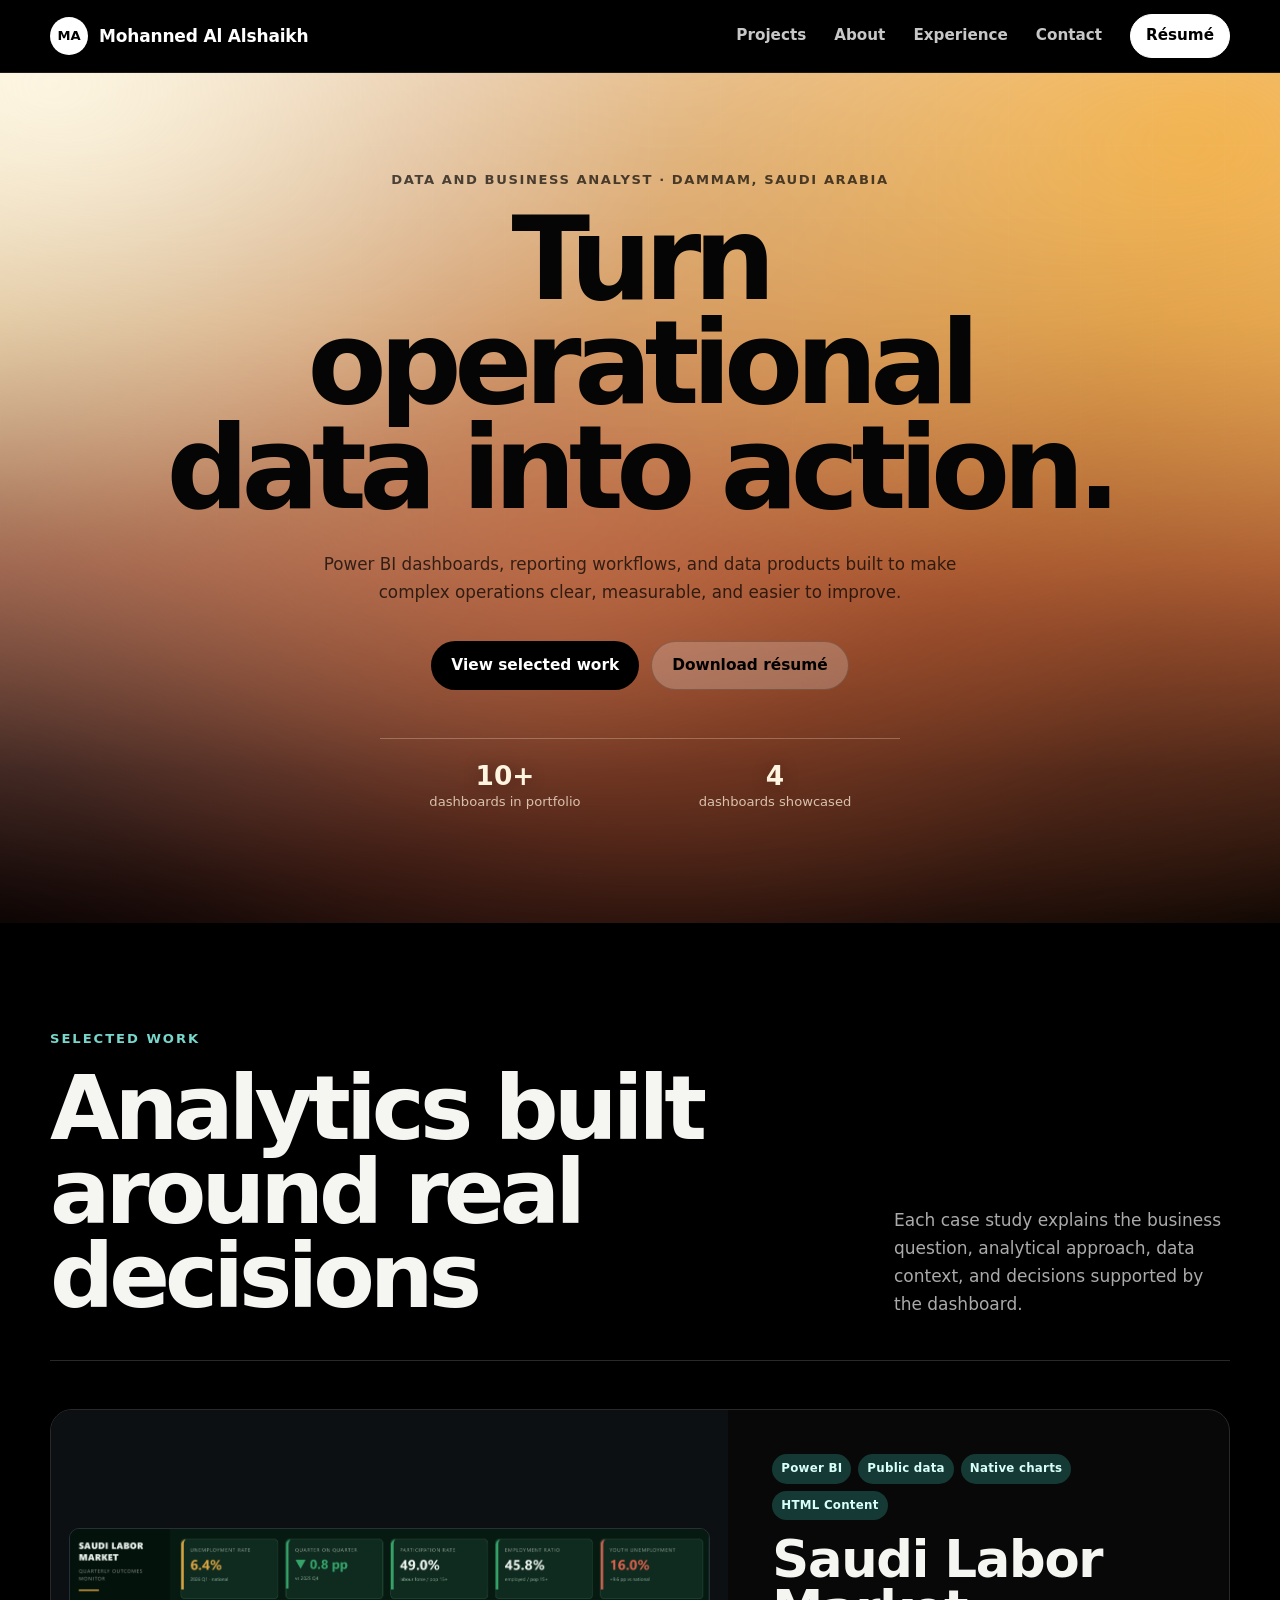
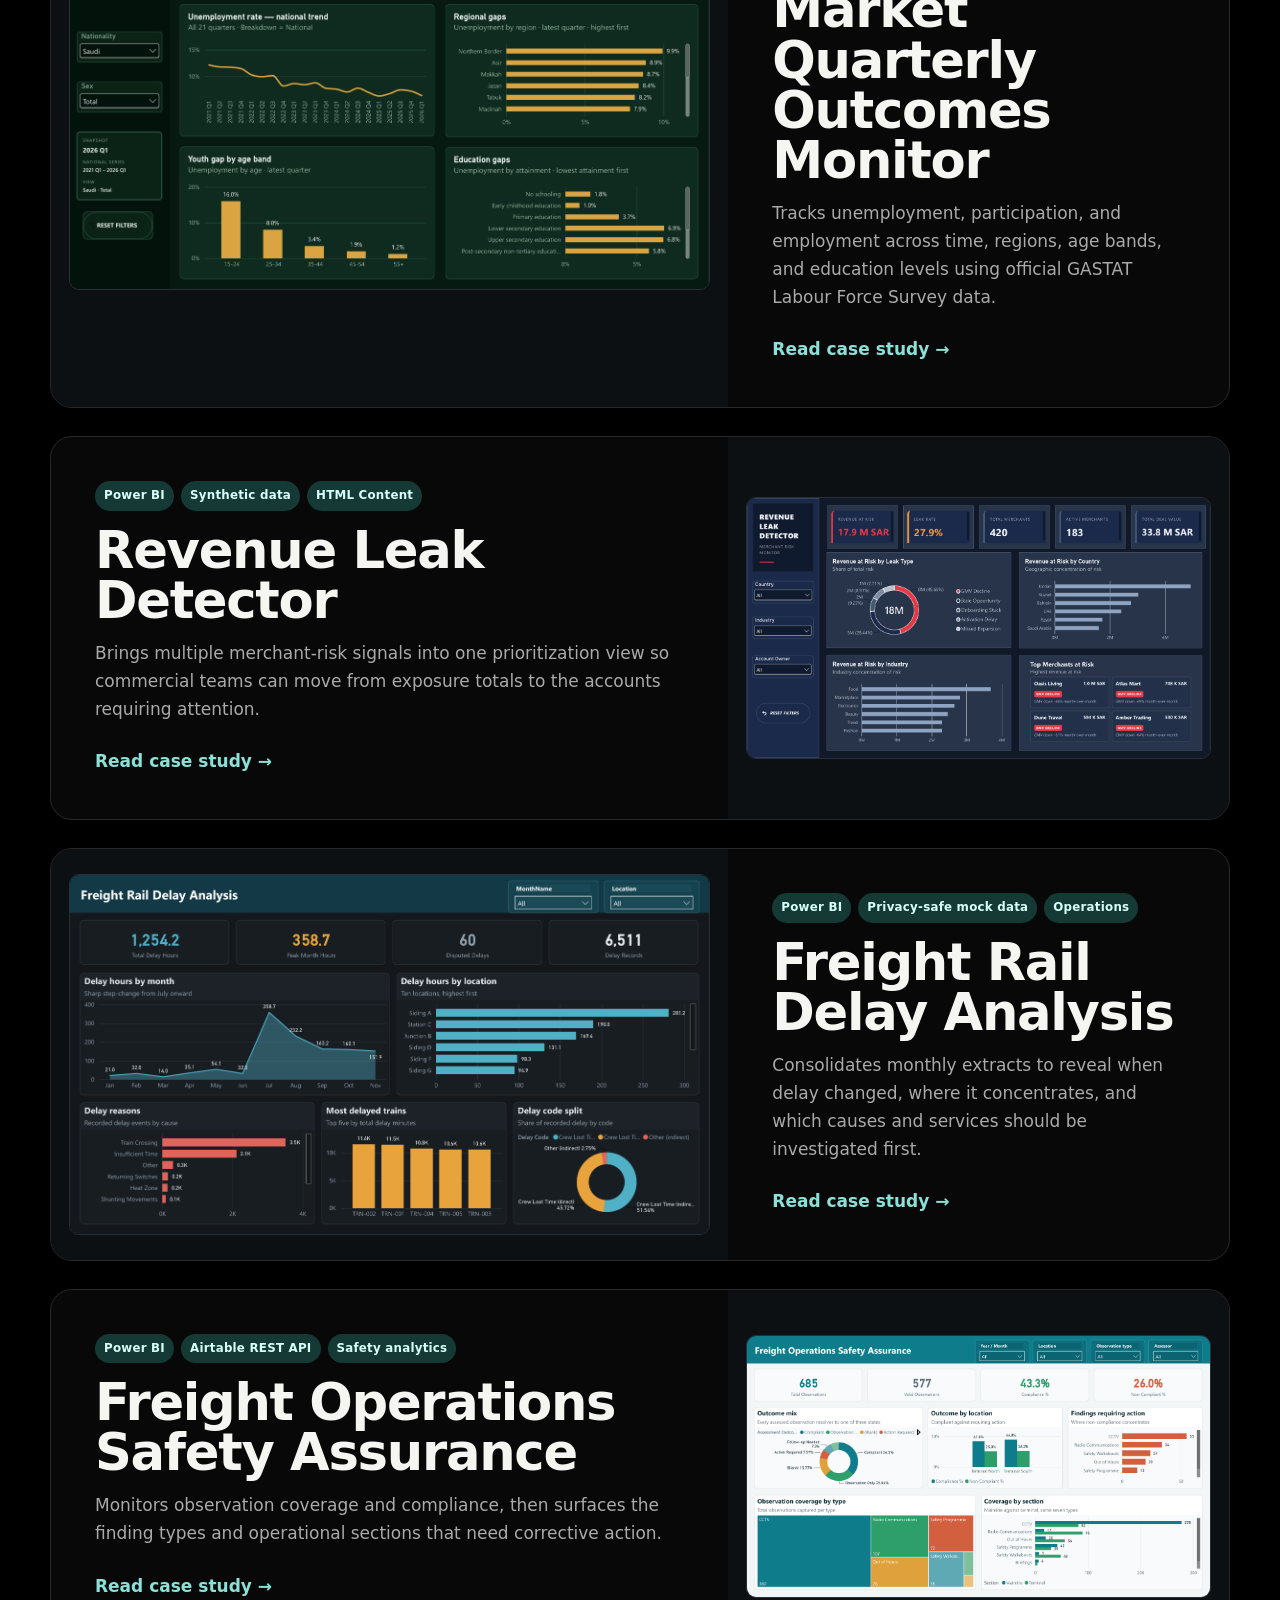
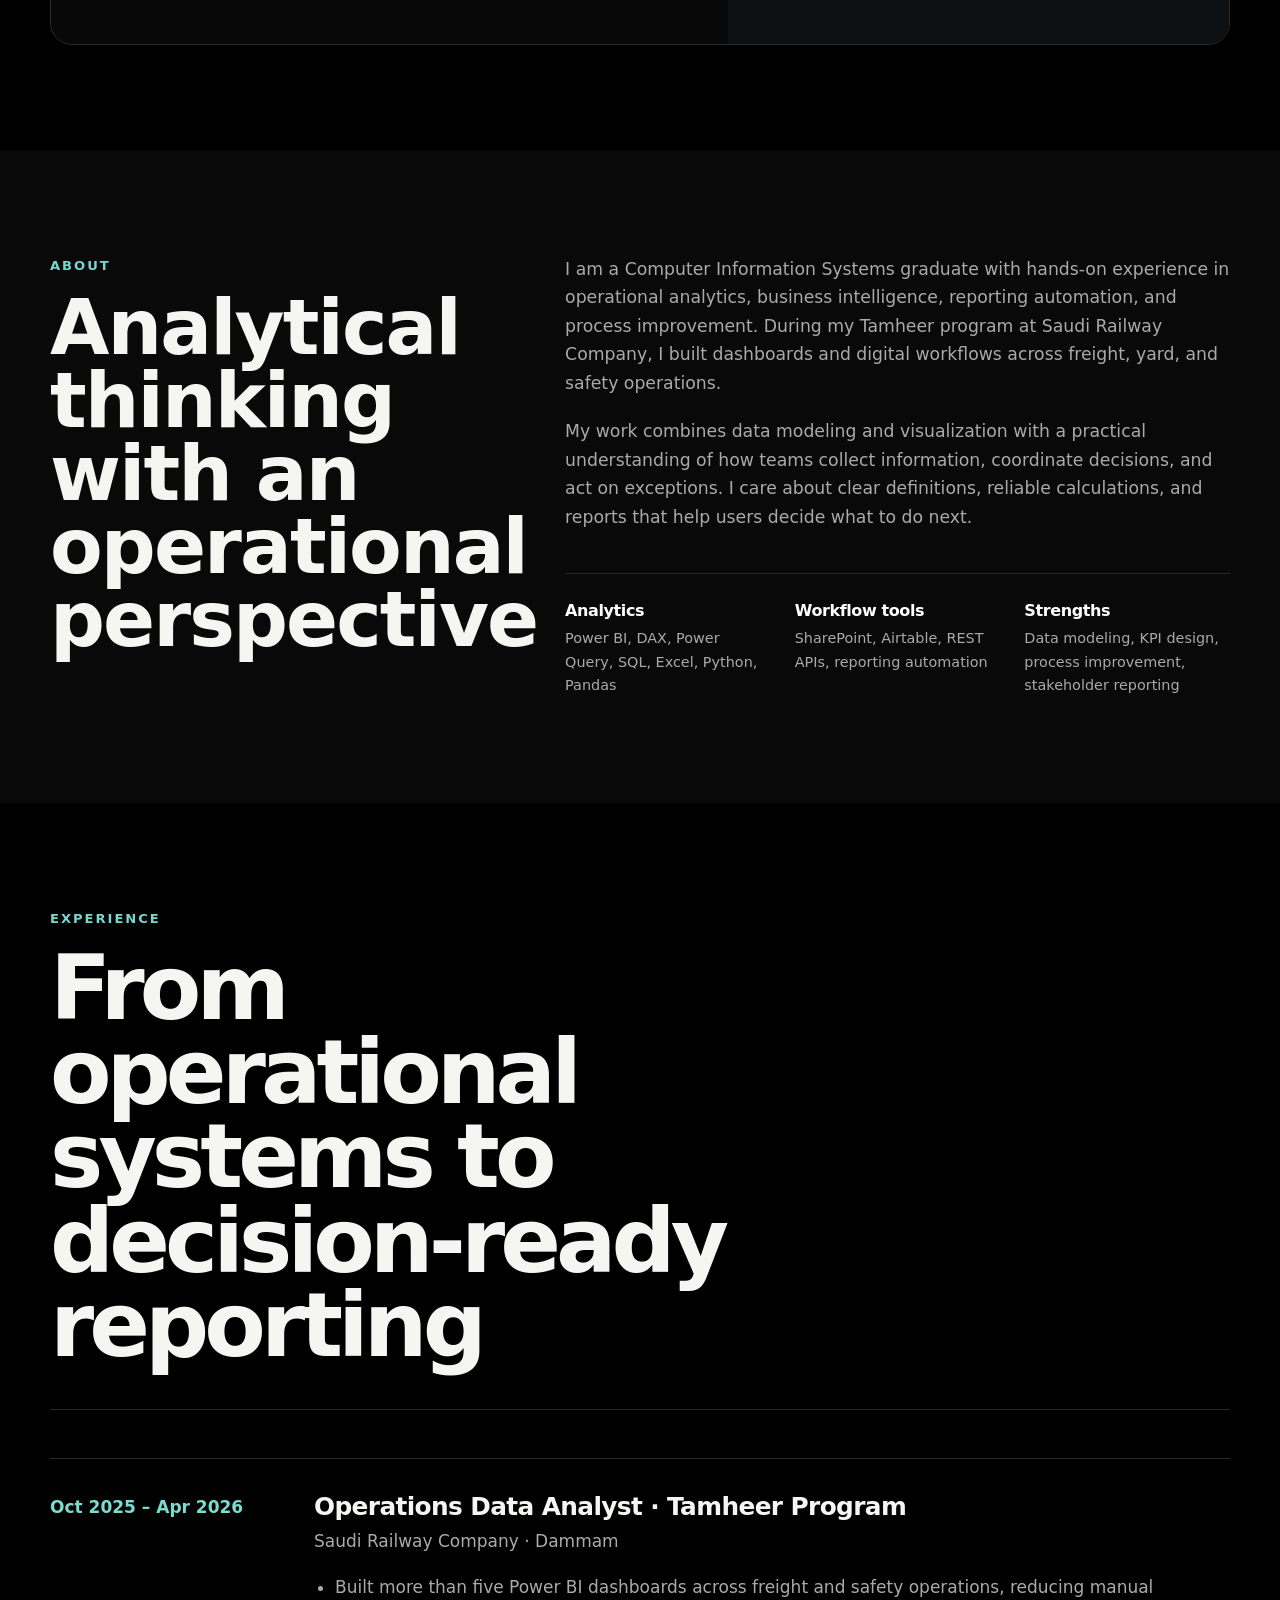
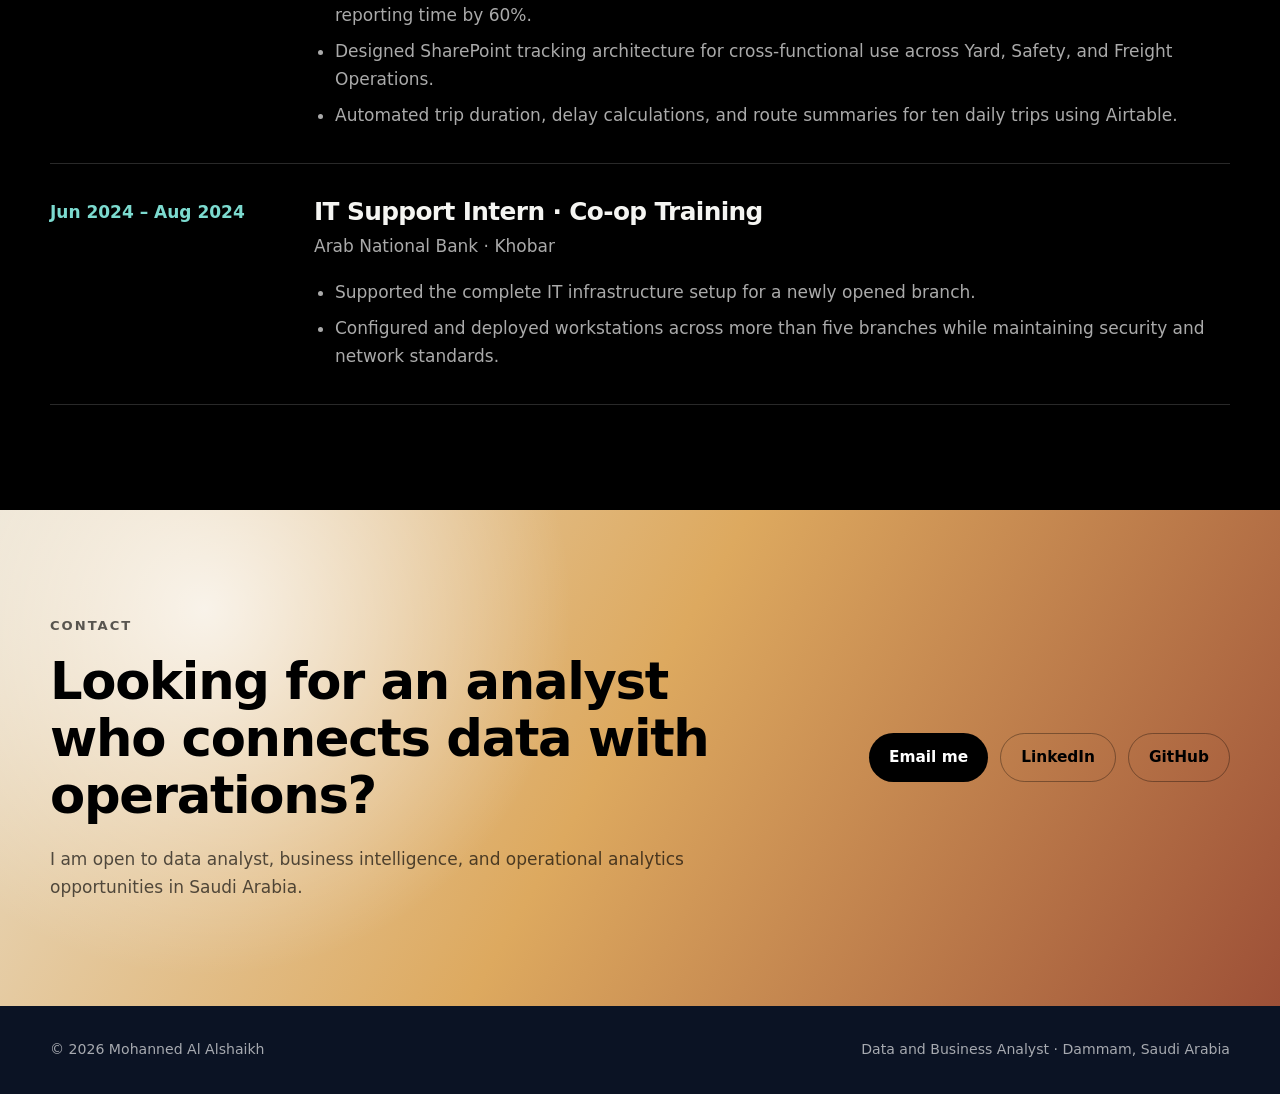
==== commit 2f2431e2: "Refresh homepage hero with amber motion" ====
--- a/index.html
+++ b/index.html
@@ -37,6 +37,7 @@
 
   <main id="main">
     <section class="hero">
+      <canvas class="hero-motion" data-hero-motion aria-hidden="true"></canvas>
       <div class="container hero-grid">
         <div class="hero-copy">
           <p class="eyebrow">Data and Business Analyst · Dammam, Saudi Arabia</p>
@@ -47,15 +48,9 @@
             <a class="button button-secondary" href="assets/resume/mohanned-alshaikh-cv.pdf" target="_blank" rel="noreferrer">Download résumé</a>
           </div>
           <ul class="hero-facts" aria-label="Professional highlights">
-            <li><strong>5+</strong><span>Power BI dashboards</span></li>
-            <li><strong>60%</strong><span>less manual reporting</span></li>
-            <li><strong>10</strong><span>daily trips automated</span></li>
+            <li><strong>10+</strong><span>dashboards in portfolio</span></li>
+            <li><strong>4</strong><span>dashboards showcased</span></li>
           </ul>
-        </div>
-        <div class="hero-visual" aria-label="Selected dashboard previews">
-          <figure class="preview preview-primary">
-            <img src="assets/images/saudi-labor-market-full.png" alt="Saudi Labor Market dashboard using native Power BI charts for national, regional, age, and education outcomes" width="2667" height="1500">
-          </figure>
         </div>
       </div>
     </section>
--- a/assets/css/styles.css
+++ b/assets/css/styles.css
@@ -216,24 +216,6 @@
 .hero-facts strong { color: #fff; font-size: 1.65rem; line-height: 1; }
 .hero-facts span { color: rgba(255,255,255,0.58); font-size: 0.82rem; }
 
-.hero-visual {
-  position: relative;
-  min-height: 460px;
-}
-
-.preview {
-  position: absolute;
-  margin: 0;
-  overflow: hidden;
-  background: var(--navy-2);
-  border: 1px solid rgba(255,255,255,0.14);
-  border-radius: 16px;
-  box-shadow: 0 28px 80px rgba(0,0,0,0.38);
-}
-
-.preview img { width: 100%; height: 100%; object-fit: cover; }
-.preview-primary { top: 22px; right: 0; width: 93%; }
-
 .section { padding-block: 105px; }
 .section-tint { background: var(--tint); }
 
@@ -423,7 +405,6 @@
 
 @media (max-width: 980px) {
   .hero-grid { grid-template-columns: 1fr; gap: 50px; padding-block: 75px 95px; }
-  .hero-visual { min-height: 470px; max-width: 720px; }
   .project-card-featured { display: flex; grid-column: auto; }
   .section-heading, .about-grid, .contact-grid, .project-hero-grid, .case-grid { grid-template-columns: 1fr; gap: 34px; }
   .contact-actions { justify-content: flex-start; }
@@ -456,8 +437,6 @@
   .site-nav a { padding: 8px; }
   .site-nav .nav-resume { border-radius: 8px; }
   .hero-grid { min-height: auto; padding-block: 64px 84px; }
-  .hero-visual { min-height: 325px; }
-  .preview-primary { width: 96%; }
   .hero-facts { gap: 12px; }
   .hero-facts strong { font-size: 1.35rem; }
   .hero-facts span { font-size: 0.72rem; }
@@ -476,6 +455,8 @@
 
 @media (prefers-reduced-motion: reduce) {
   *, *::before, *::after { scroll-behavior: auto !important; transition: none !important; }
+  .hero::before { animation: none !important; }
+  .hero-motion { display: none; }
 }
 
 /* Editorial dark redesign inspired by modern product storytelling */
@@ -506,33 +487,62 @@
 .hero {
   position: relative;
   isolation: isolate;
+  background: linear-gradient(180deg, #f3e7cf 0%, #ddb879 29%, #985139 58%, #281513 82%, #000 100%);
+}
+
+.hero::before {
+  content: "";
+  position: absolute;
+  inset: -16%;
+  z-index: -2;
   background:
-    radial-gradient(ellipse at 20% 8%, rgba(236, 210, 151, 0.84) 0%, rgba(236, 210, 151, 0.08) 34%, transparent 58%),
-    radial-gradient(ellipse at 82% 14%, rgba(123, 104, 238, 0.76) 0%, rgba(53, 79, 186, 0.34) 38%, transparent 64%),
-    radial-gradient(ellipse at 50% 58%, rgba(30, 164, 173, 0.68) 0%, rgba(14, 68, 100, 0.42) 42%, transparent 72%),
-    linear-gradient(180deg, #d7d8d9 0%, #8094bd 30%, #17396b 61%, #000 94%);
-}
-
-.hero::before {
+    radial-gradient(ellipse at 18% 15%, rgba(255, 250, 231, 0.9) 0%, rgba(255, 244, 212, 0.22) 32%, transparent 58%),
+    radial-gradient(ellipse at 84% 20%, rgba(244, 174, 63, 0.86) 0%, rgba(220, 113, 42, 0.28) 38%, transparent 66%),
+    radial-gradient(ellipse at 48% 58%, rgba(169, 78, 48, 0.74) 0%, rgba(92, 40, 31, 0.26) 46%, transparent 72%);
+  filter: blur(24px);
+  transform: translate3d(-2%, -1%, 0) scale(1.03);
+  animation: hero-amber-drift 16s ease-in-out infinite alternate;
+}
+
+.hero::after {
   content: "";
   position: absolute;
   inset: 0;
   z-index: -1;
-  opacity: 0.27;
+  opacity: 0.18;
   background-image:
-    linear-gradient(rgba(255,255,255,0.12) 1px, transparent 1px),
-    linear-gradient(90deg, rgba(255,255,255,0.12) 1px, transparent 1px);
+    linear-gradient(rgba(255,255,255,0.16) 1px, transparent 1px),
+    linear-gradient(90deg, rgba(255,255,255,0.16) 1px, transparent 1px);
   background-size: 72px 72px;
-  mask-image: linear-gradient(to bottom, black, transparent 75%);
+  mask-image: linear-gradient(to bottom, black, transparent 74%);
+}
+
+@keyframes hero-amber-drift {
+  0% { transform: translate3d(-2%, -1%, 0) scale(1.03); }
+  52% { transform: translate3d(2.5%, 1.5%, 0) scale(1.08); }
+  100% { transform: translate3d(-0.5%, 3%, 0) scale(1.05); }
+}
+
+.hero-motion {
+  position: absolute;
+  inset: 0;
+  z-index: 0;
+  width: 100%;
+  height: 100%;
+  pointer-events: none;
+}
+
+.hero > .container {
+  position: relative;
+  z-index: 1;
 }
 
 .hero-grid {
-  min-height: 1050px;
-  padding-block: 90px 70px;
+  min-height: calc(100svh - 72px);
+  padding-block: 96px 110px;
   display: grid;
   grid-template-columns: 1fr;
-  align-items: start;
-  gap: 62px;
+  align-items: center;
 }
 
 .hero-copy {
@@ -579,28 +589,14 @@
 }
 
 .hero-facts {
-  width: min(640px, 100%);
+  width: min(520px, 100%);
   margin: 48px auto 0;
-  border-top-color: rgba(0,0,0,0.18);
-}
-
-.hero-facts strong { color: #000; }
-.hero-facts span { color: rgba(0,0,0,0.62); }
-
-.hero-visual {
-  width: min(1040px, 100%);
-  min-height: auto;
-  margin-inline: auto;
-}
-
-.preview {
-  position: relative;
-  border-color: rgba(255,255,255,0.22);
-  border-radius: 15px;
-  box-shadow: 0 40px 120px rgba(0,0,0,0.55);
-}
-
-.preview-primary { inset: auto; width: 100%; }
+  grid-template-columns: repeat(2, minmax(0, 1fr));
+  border-top-color: rgba(255, 239, 214, 0.28);
+}
+
+.hero-facts strong { color: #fff4df; text-shadow: 0 1px 16px rgba(44, 17, 11, 0.35); }
+.hero-facts span { color: rgba(255, 239, 217, 0.76); }
 
 .section { background: #000; }
 .section-tint { background: #090909; }
@@ -660,7 +656,7 @@
   color: #000;
   background:
     radial-gradient(circle at 16% 20%, rgba(255,255,255,0.76), transparent 32%),
-    linear-gradient(120deg, #d8cfb8, #9dbdd1 48%, #8c80cb);
+    linear-gradient(120deg, #eadfca, #dda95f 48%, #9d5037);
 }
 
 .contact-section h2 { color: #000; }
@@ -675,9 +671,9 @@
   padding-block: 80px 90px;
   color: #050505;
   background:
-    radial-gradient(ellipse at 18% 10%, rgba(239,220,172,0.8), transparent 42%),
-    radial-gradient(ellipse at 83% 10%, rgba(123,104,238,0.72), transparent 45%),
-    linear-gradient(180deg, #d9dcdf 0%, #8096bf 40%, #18396b 74%, #000 100%);
+    radial-gradient(ellipse at 18% 10%, rgba(255,245,218,0.82), transparent 42%),
+    radial-gradient(ellipse at 83% 10%, rgba(238,164,60,0.72), transparent 45%),
+    linear-gradient(180deg, #f0e5d0 0%, #d8aa68 40%, #7e402f 74%, #000 100%);
 }
 
 .project-hero-grid {
@@ -738,7 +734,6 @@
 
 @media (max-width: 980px) {
   .hero-grid { grid-template-columns: 1fr; padding-block: 75px 65px; }
-  .hero-visual { max-width: 900px; }
   .project-card,
   .project-card-featured { grid-template-columns: 1fr; }
   .project-card:nth-child(even) .project-image,
@@ -749,9 +744,8 @@
 }
 
 @media (max-width: 760px) {
-  .hero-grid { min-height: auto; padding-block: 62px 74px; gap: 48px; }
+  .hero-grid { min-height: calc(100svh - 64px); padding-block: 62px 74px; }
   .hero h1 { font-size: clamp(3.3rem, 17vw, 5.3rem); }
-  .hero-visual { min-height: auto; }
   .section-heading { grid-template-columns: 1fr; padding-bottom: 30px; }
   .section-heading h2 { font-size: clamp(3rem, 14vw, 4.4rem); }
   .project-card-body { padding: 28px; }
@@ -763,7 +757,6 @@
 }
 
 /* Image-led case study refinements */
-.preview img,
 .project-image img,
 .hero-shot img,
 .image-button img {
@@ -771,8 +764,6 @@
   min-height: 0;
   object-fit: contain;
 }
-
-.hero-visual { width: min(920px, 100%); }
 
 .project-card,
 .project-card-featured {
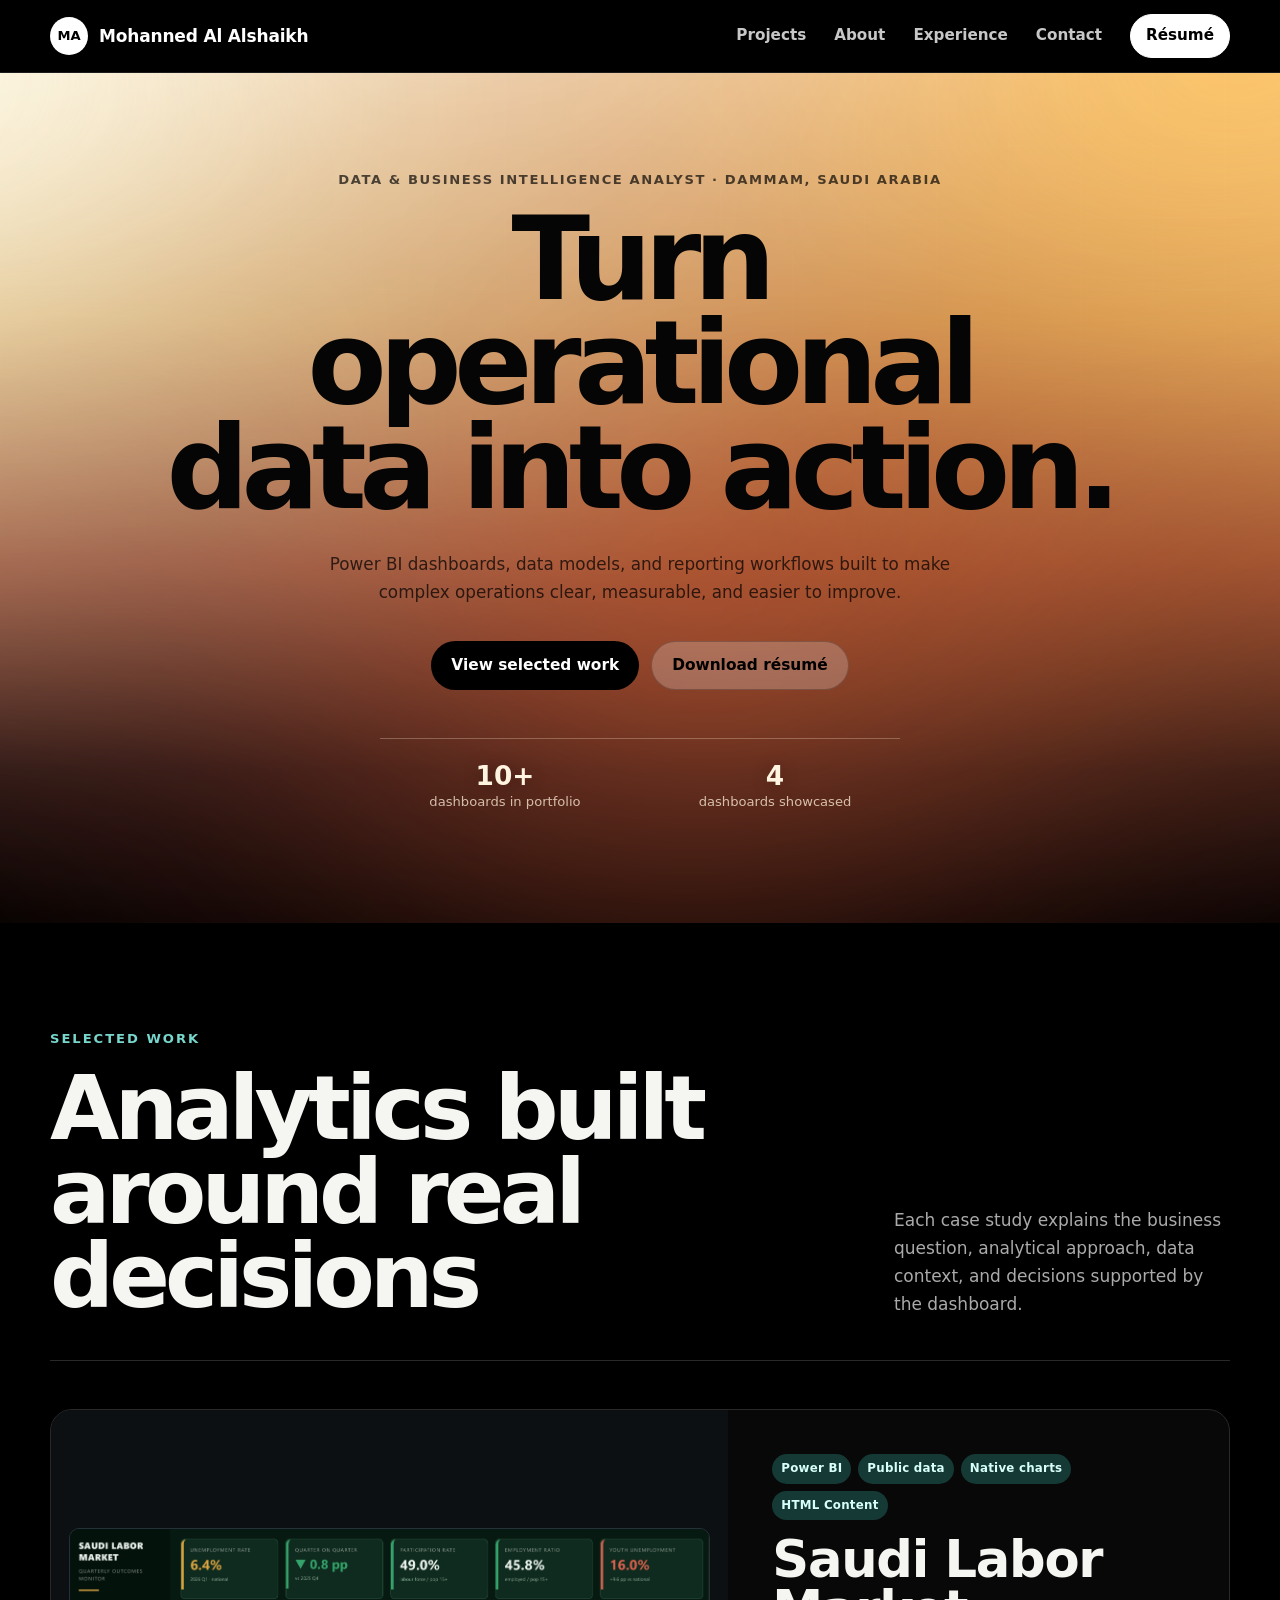
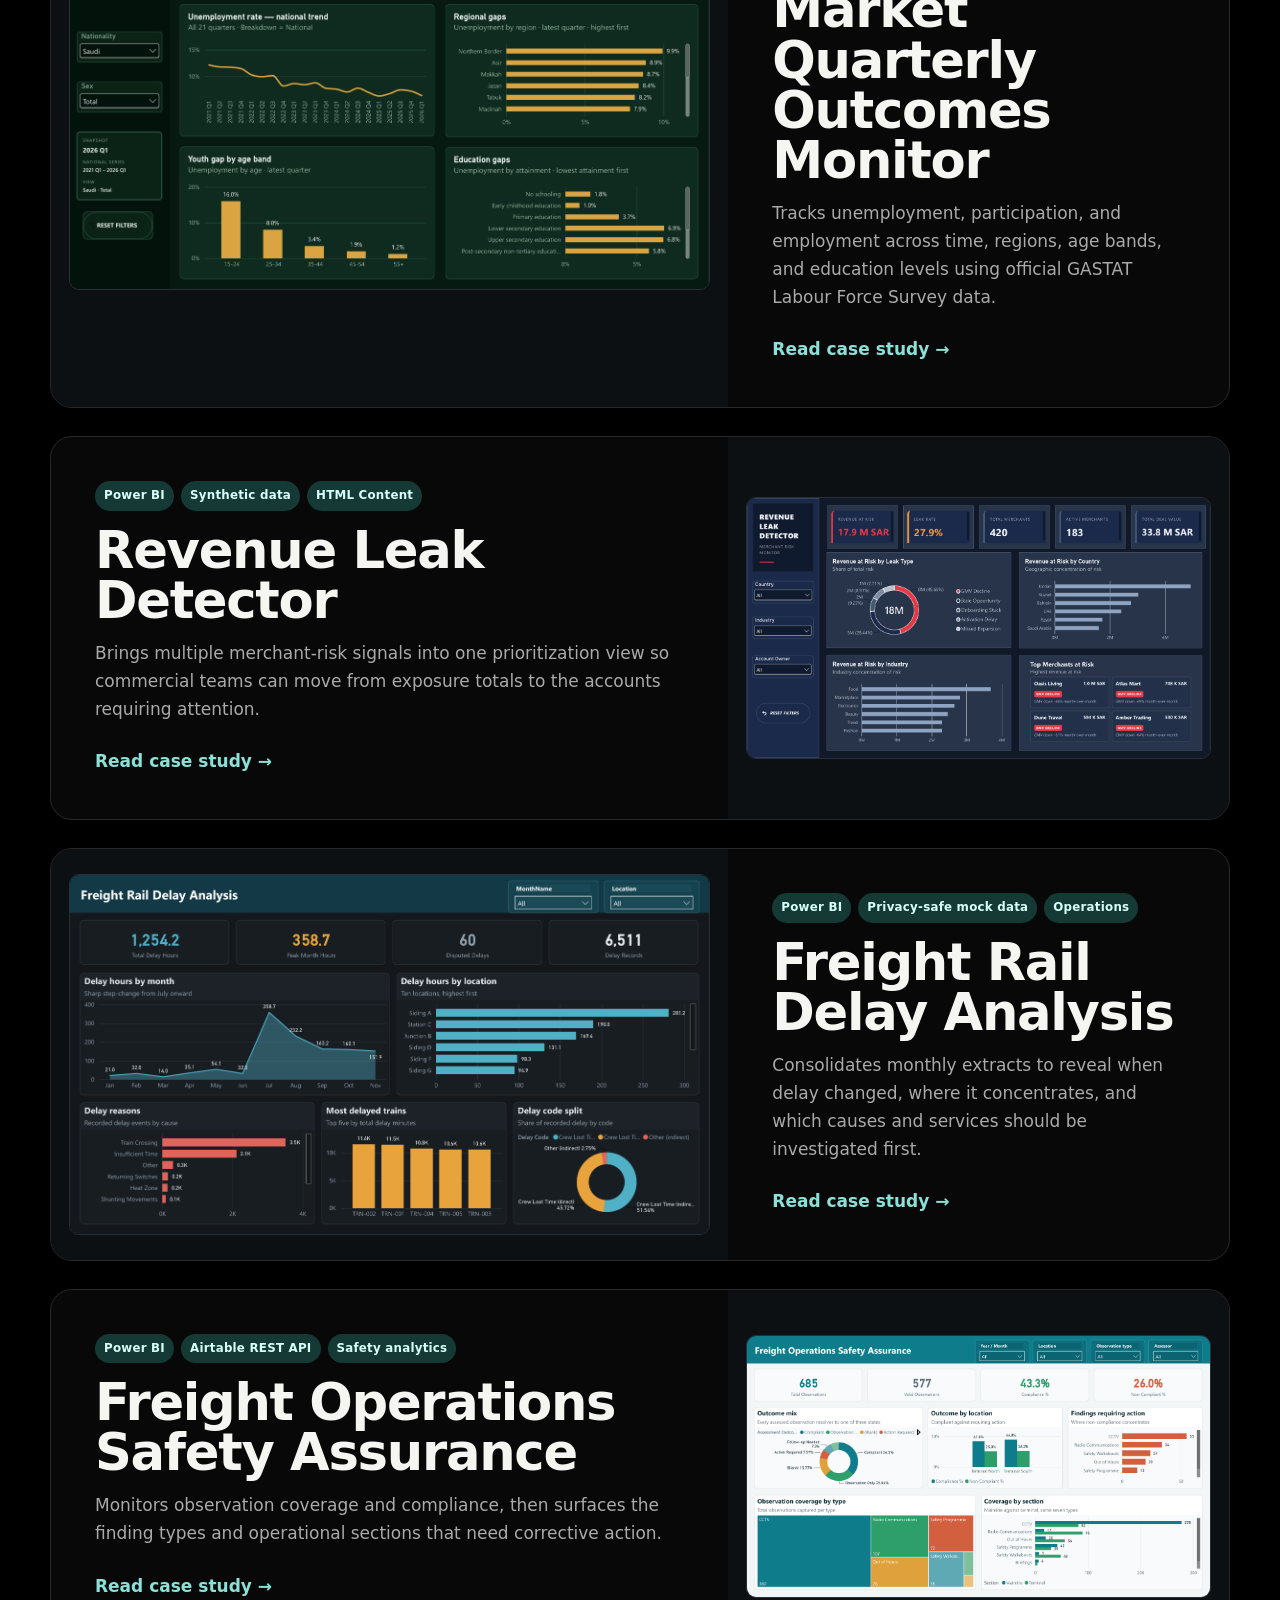
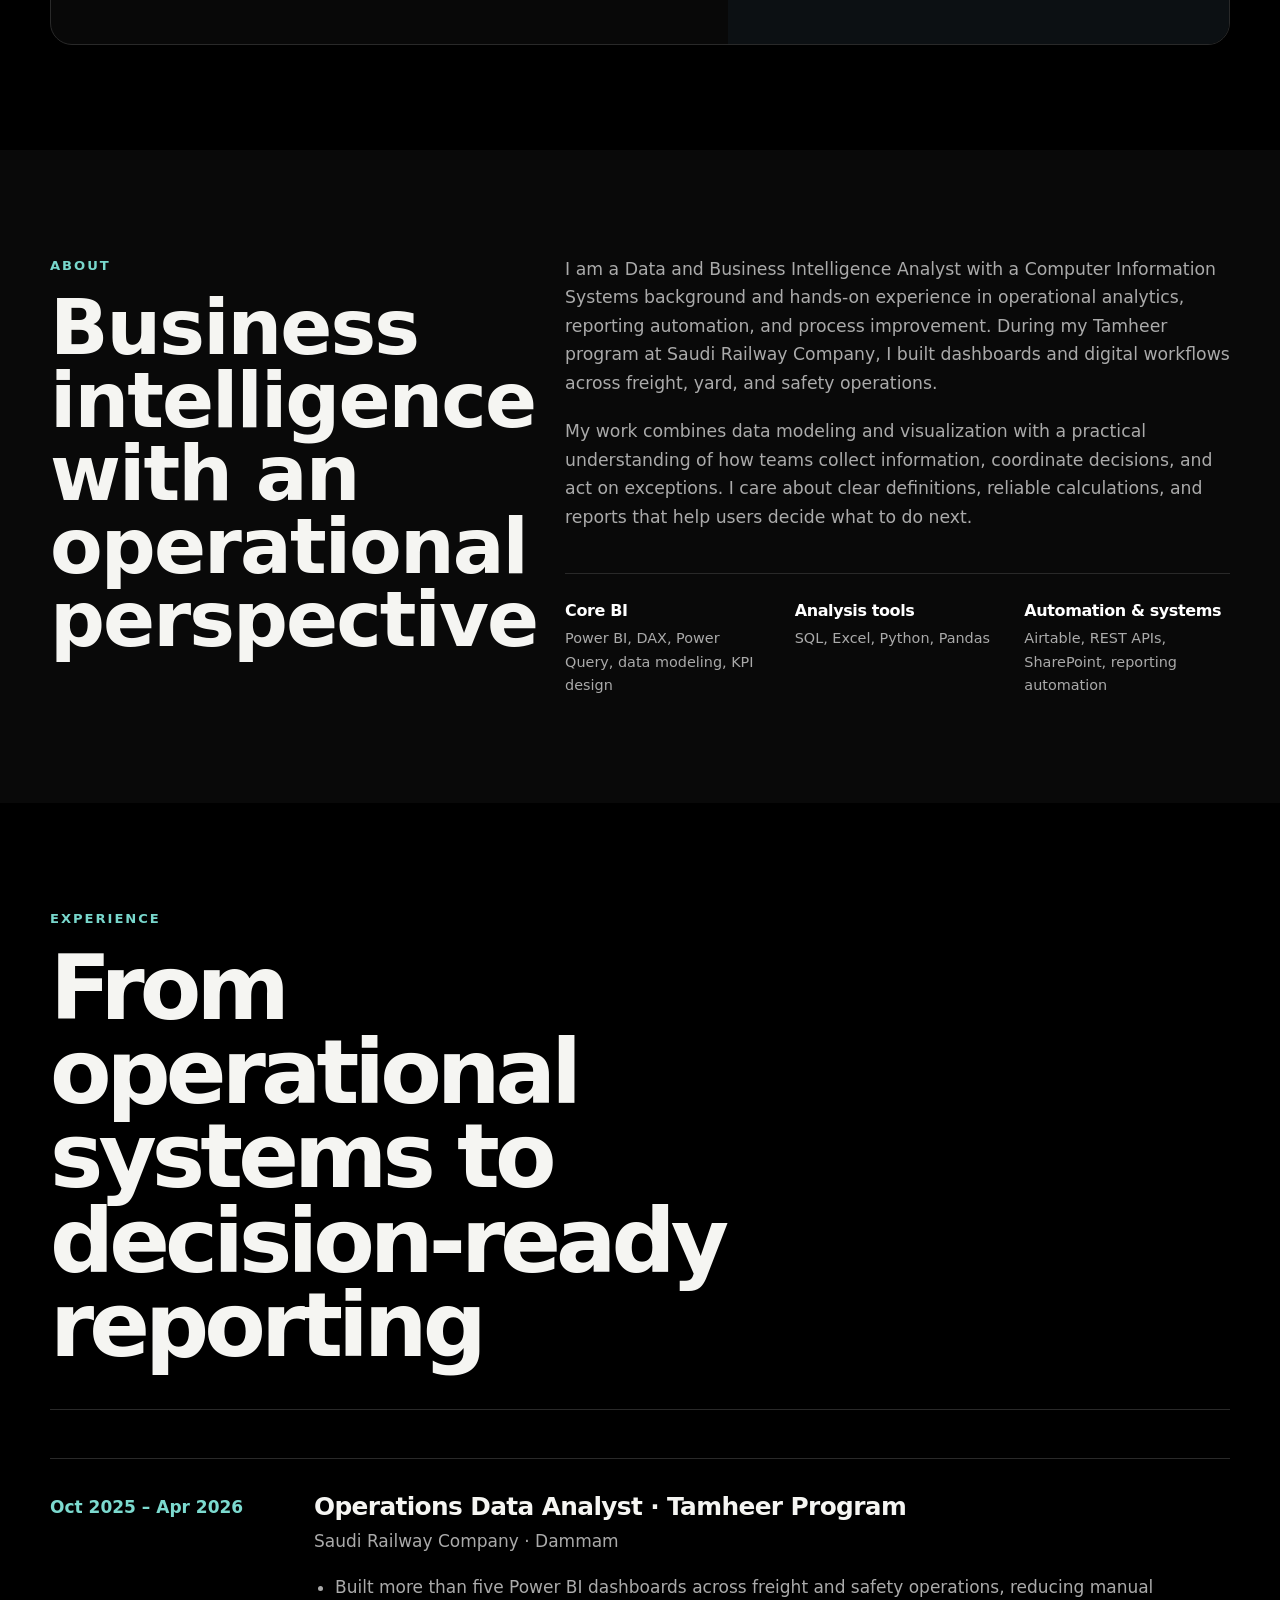
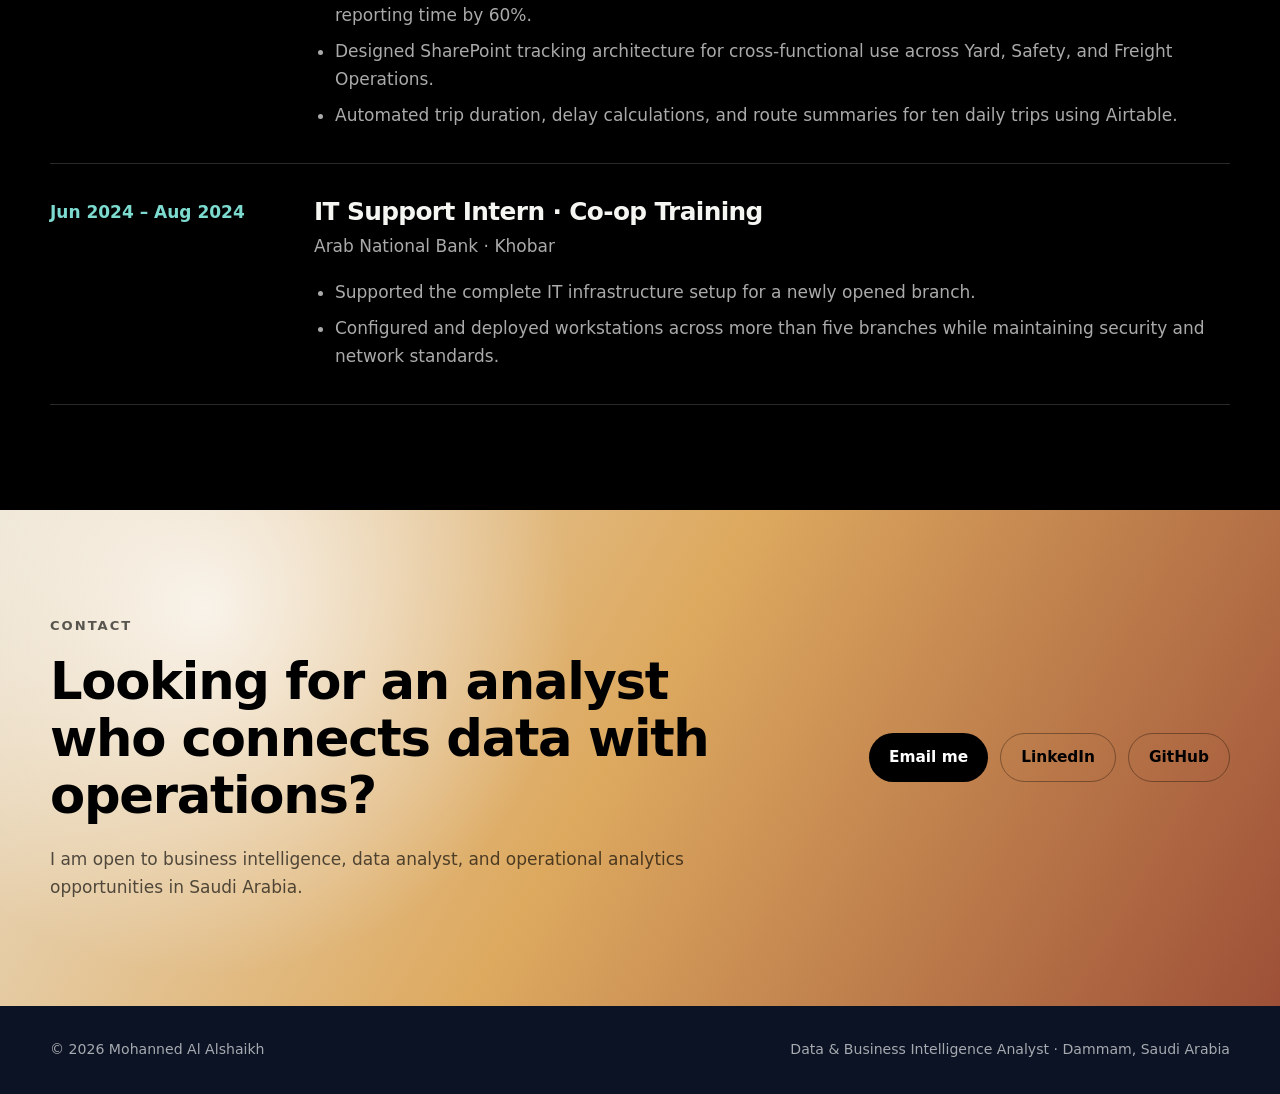
==== commit 93a4bbe2: "Align portfolio positioning and resume" ====
--- a/index.html
+++ b/index.html
@@ -3,10 +3,10 @@
 <head>
   <meta charset="utf-8">
   <meta name="viewport" content="width=device-width, initial-scale=1">
-  <title>Mohanned Al Alshaikh | Data and Business Analyst</title>
-  <meta name="description" content="Portfolio of Mohanned Al Alshaikh, a data and business analyst specializing in Power BI, operational analytics, reporting automation, and process improvement.">
+  <title>Mohanned Al Alshaikh | Data &amp; Business Intelligence Analyst</title>
+  <meta name="description" content="Portfolio of Mohanned Al Alshaikh, a data and business intelligence analyst specializing in Power BI, data modeling, operational analytics, and reporting automation.">
   <meta name="theme-color" content="#0b1324">
-  <meta property="og:title" content="Mohanned Al Alshaikh | Data and Business Analyst">
+  <meta property="og:title" content="Mohanned Al Alshaikh | Data &amp; Business Intelligence Analyst">
   <meta property="og:description" content="Power BI dashboards and operational analytics case studies built to turn complex data into clear decisions.">
   <meta property="og:type" content="website">
   <meta property="og:url" content="https://mohanned-alshaikh.github.io/">
@@ -40,9 +40,9 @@
       <canvas class="hero-motion" data-hero-motion aria-hidden="true"></canvas>
       <div class="container hero-grid">
         <div class="hero-copy">
-          <p class="eyebrow">Data and Business Analyst · Dammam, Saudi Arabia</p>
+          <p class="eyebrow">Data &amp; Business Intelligence Analyst · Dammam, Saudi Arabia</p>
           <h1>Turn operational data into action.</h1>
-          <p class="hero-lead">Power BI dashboards, reporting workflows, and data products built to make complex operations clear, measurable, and easier to improve.</p>
+          <p class="hero-lead">Power BI dashboards, data models, and reporting workflows built to make complex operations clear, measurable, and easier to improve.</p>
           <div class="hero-actions">
             <a class="button button-primary" href="#work">View selected work</a>
             <a class="button button-secondary" href="assets/resume/mohanned-alshaikh-cv.pdf" target="_blank" rel="noreferrer">Download résumé</a>
@@ -121,15 +121,15 @@
       <div class="container about-grid">
         <div>
           <p class="eyebrow">About</p>
-          <h2>Analytical thinking with an operational perspective</h2>
+          <h2>Business intelligence with an operational perspective</h2>
         </div>
         <div class="about-copy">
-          <p>I am a Computer Information Systems graduate with hands-on experience in operational analytics, business intelligence, reporting automation, and process improvement. During my Tamheer program at Saudi Railway Company, I built dashboards and digital workflows across freight, yard, and safety operations.</p>
+          <p>I am a Data and Business Intelligence Analyst with a Computer Information Systems background and hands-on experience in operational analytics, reporting automation, and process improvement. During my Tamheer program at Saudi Railway Company, I built dashboards and digital workflows across freight, yard, and safety operations.</p>
           <p>My work combines data modeling and visualization with a practical understanding of how teams collect information, coordinate decisions, and act on exceptions. I care about clear definitions, reliable calculations, and reports that help users decide what to do next.</p>
           <div class="skill-groups">
-            <div><h3>Analytics</h3><p>Power BI, DAX, Power Query, SQL, Excel, Python, Pandas</p></div>
-            <div><h3>Workflow tools</h3><p>SharePoint, Airtable, REST APIs, reporting automation</p></div>
-            <div><h3>Strengths</h3><p>Data modeling, KPI design, process improvement, stakeholder reporting</p></div>
+            <div><h3>Core BI</h3><p>Power BI, DAX, Power Query, data modeling, KPI design</p></div>
+            <div><h3>Analysis tools</h3><p>SQL, Excel, Python, Pandas</p></div>
+            <div><h3>Automation &amp; systems</h3><p>Airtable, REST APIs, SharePoint, reporting automation</p></div>
           </div>
         </div>
       </div>
@@ -173,7 +173,7 @@
         <div>
           <p class="eyebrow">Contact</p>
           <h2>Looking for an analyst who connects data with operations?</h2>
-          <p>I am open to data analyst, business intelligence, and operational analytics opportunities in Saudi Arabia.</p>
+          <p>I am open to business intelligence, data analyst, and operational analytics opportunities in Saudi Arabia.</p>
         </div>
         <div class="contact-actions">
           <a class="button button-light" href="mailto:Mohannedmalshaikh@gmail.com">Email me</a>
@@ -187,7 +187,7 @@
   <footer class="site-footer">
     <div class="container footer-wrap">
       <p>© <span data-year>2026</span> Mohanned Al Alshaikh</p>
-      <p>Data and Business Analyst · Dammam, Saudi Arabia</p>
+      <p>Data &amp; Business Intelligence Analyst · Dammam, Saudi Arabia</p>
     </div>
   </footer>
 </body>
--- a/assets/css/styles.css
+++ b/assets/css/styles.css
@@ -493,22 +493,26 @@
 .hero::before {
   content: "";
   position: absolute;
-  inset: -16%;
-  z-index: -2;
+  inset: -25%;
+  z-index: 0;
+  pointer-events: none;
+  opacity: 0.88;
   background:
-    radial-gradient(ellipse at 18% 15%, rgba(255, 250, 231, 0.9) 0%, rgba(255, 244, 212, 0.22) 32%, transparent 58%),
-    radial-gradient(ellipse at 84% 20%, rgba(244, 174, 63, 0.86) 0%, rgba(220, 113, 42, 0.28) 38%, transparent 66%),
-    radial-gradient(ellipse at 48% 58%, rgba(169, 78, 48, 0.74) 0%, rgba(92, 40, 31, 0.26) 46%, transparent 72%);
-  filter: blur(24px);
-  transform: translate3d(-2%, -1%, 0) scale(1.03);
-  animation: hero-amber-drift 16s ease-in-out infinite alternate;
+    radial-gradient(ellipse at 14% 20%, rgba(255, 252, 235, 0.94) 0%, rgba(255, 245, 211, 0.38) 22%, transparent 48%),
+    radial-gradient(ellipse at 84% 18%, rgba(255, 188, 74, 0.9) 0%, rgba(226, 119, 42, 0.34) 28%, transparent 54%),
+    radial-gradient(ellipse at 56% 62%, rgba(177, 78, 47, 0.72) 0%, rgba(105, 43, 32, 0.28) 34%, transparent 60%);
+  filter: blur(58px);
+  transform: translate3d(-4%, -2%, 0) scale(1.04);
+  will-change: transform, opacity;
+  animation: hero-amber-drift 18s ease-in-out infinite alternate;
 }
 
 .hero::after {
   content: "";
   position: absolute;
   inset: 0;
-  z-index: -1;
+  z-index: 0;
+  pointer-events: none;
   opacity: 0.18;
   background-image:
     linear-gradient(rgba(255,255,255,0.16) 1px, transparent 1px),
@@ -518,15 +522,15 @@
 }
 
 @keyframes hero-amber-drift {
-  0% { transform: translate3d(-2%, -1%, 0) scale(1.03); }
-  52% { transform: translate3d(2.5%, 1.5%, 0) scale(1.08); }
-  100% { transform: translate3d(-0.5%, 3%, 0) scale(1.05); }
+  0% { transform: translate3d(-4%, -2%, 0) scale(1.04); opacity: 0.76; }
+  48% { transform: translate3d(5%, 1.5%, 0) scale(1.12); opacity: 0.98; }
+  100% { transform: translate3d(-1%, 5%, 0) scale(1.07); opacity: 0.84; }
 }
 
 .hero-motion {
   position: absolute;
   inset: 0;
-  z-index: 0;
+  z-index: 1;
   width: 100%;
   height: 100%;
   pointer-events: none;
@@ -534,7 +538,7 @@
 
 .hero > .container {
   position: relative;
-  z-index: 1;
+  z-index: 2;
 }
 
 .hero-grid {
@@ -720,6 +724,45 @@
 .case-copy h2, .case-copy h3 { color: #f5f5f2; }
 .case-copy h2 { font-size: clamp(2.2rem, 4.5vw, 4.3rem); line-height: 0.98; }
 .case-copy strong { color: #fff; }
+.case-copy > p:not(.disclosure):not(.key-takeaway) { max-width: 72ch; }
+
+.key-takeaway {
+  padding: 22px 24px;
+  color: #fff4df;
+  background: linear-gradient(120deg, rgba(157, 80, 55, 0.28), rgba(221, 169, 95, 0.08));
+  border: 1px solid #4a3329;
+  border-left: 4px solid #dda95f;
+  border-radius: 0 14px 14px 0;
+  font-size: clamp(1.08rem, 2vw, 1.34rem);
+  font-weight: 750;
+  line-height: 1.42;
+}
+
+.supporting-detail {
+  color: #8e8e8e;
+  font-size: 0.94rem;
+}
+
+.scan-list {
+  margin: 26px 0 0;
+  padding: 0;
+  display: grid;
+  grid-template-columns: repeat(2, minmax(0, 1fr));
+  gap: 12px;
+  list-style: none;
+}
+
+.scan-list li {
+  padding: 17px 18px;
+  background: #101010;
+  border: 1px solid #2a2a2a;
+  border-radius: 12px;
+}
+
+.scan-list strong,
+.scan-list span { display: block; }
+.scan-list strong { color: #fff; font-size: 0.96rem; }
+.scan-list span { margin-top: 5px; color: #999; font-size: 0.88rem; line-height: 1.48; }
 .insight { background: #101010; border: 1px solid #2a2a2a; }
 .insight strong { color: #fff; }
 .insight span { color: #aaa; }
@@ -754,6 +797,7 @@
   .about-grid h2 { font-size: clamp(3rem, 14vw, 4.3rem); }
   .project-hero h1 { font-size: clamp(3.2rem, 15vw, 5.2rem); }
   .project-hero { padding-block: 55px 66px; }
+  .scan-list { grid-template-columns: 1fr; }
 }
 
 /* Image-led case study refinements */
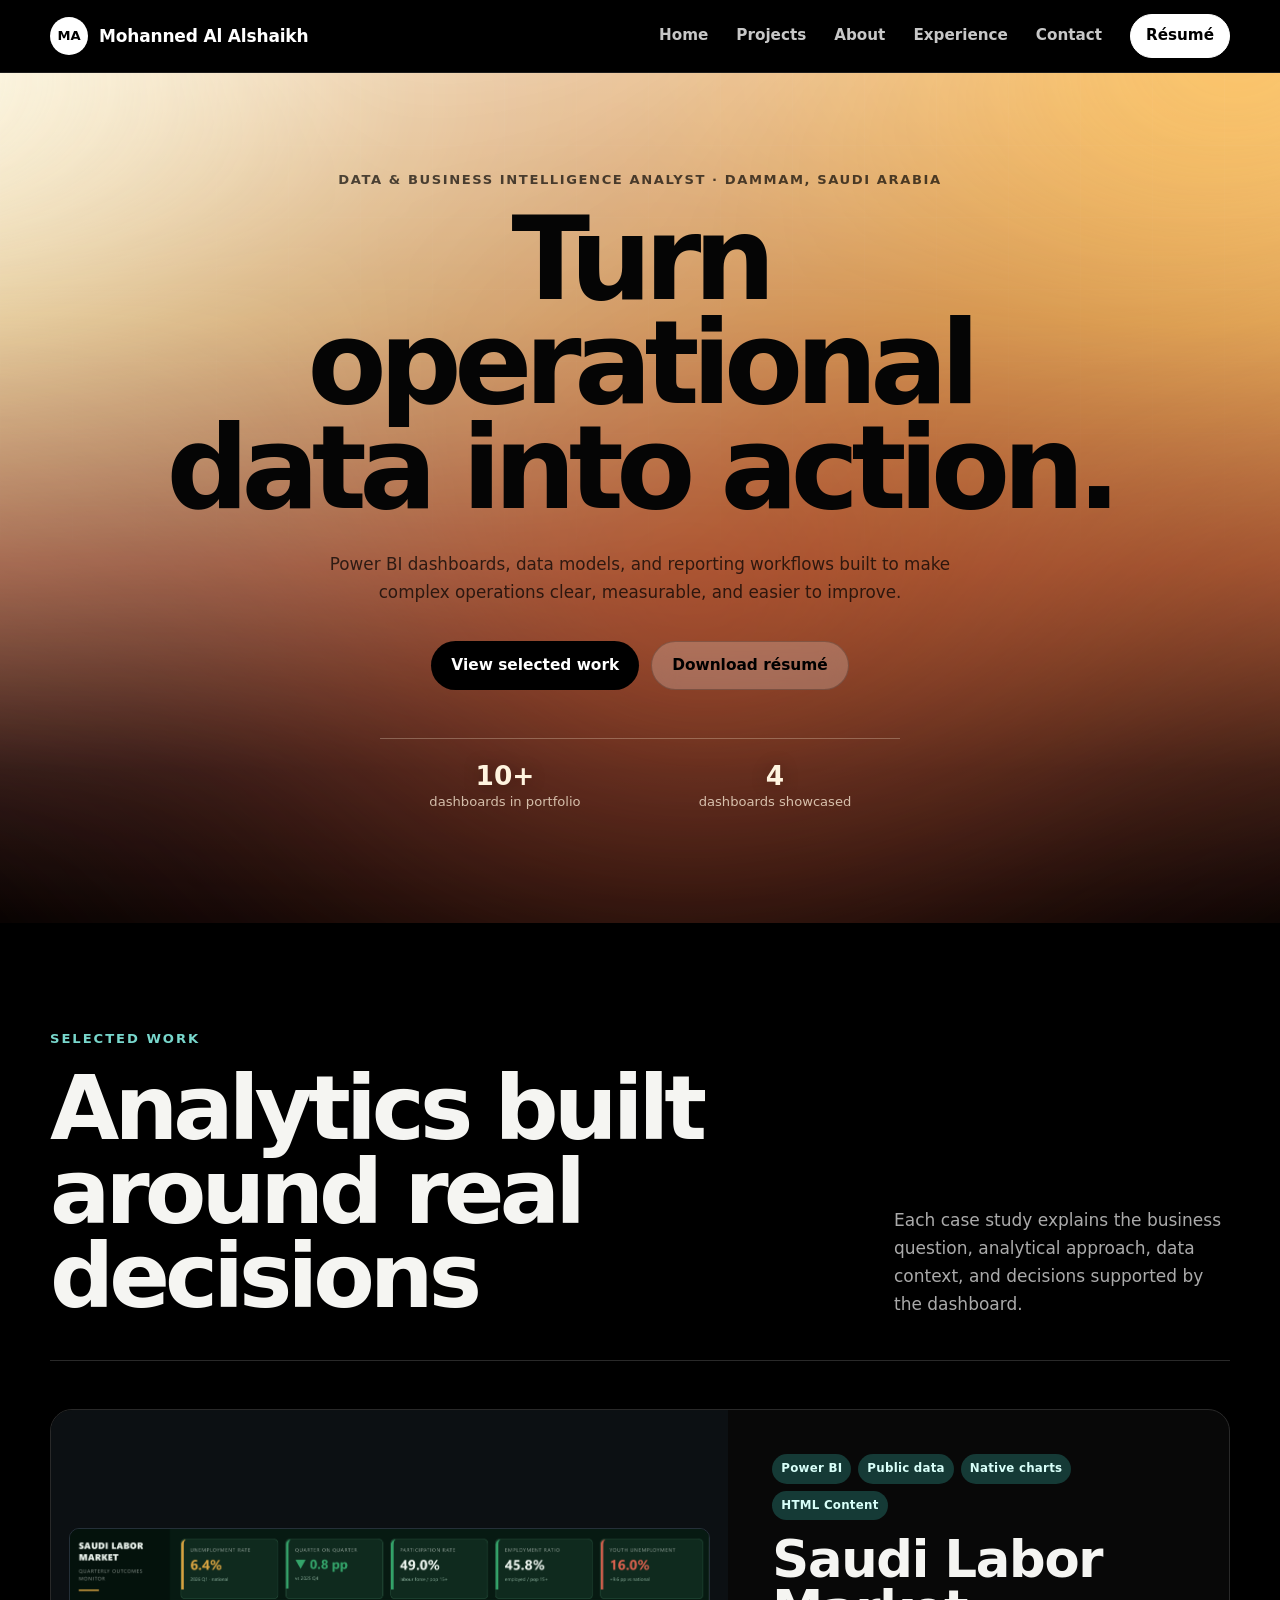
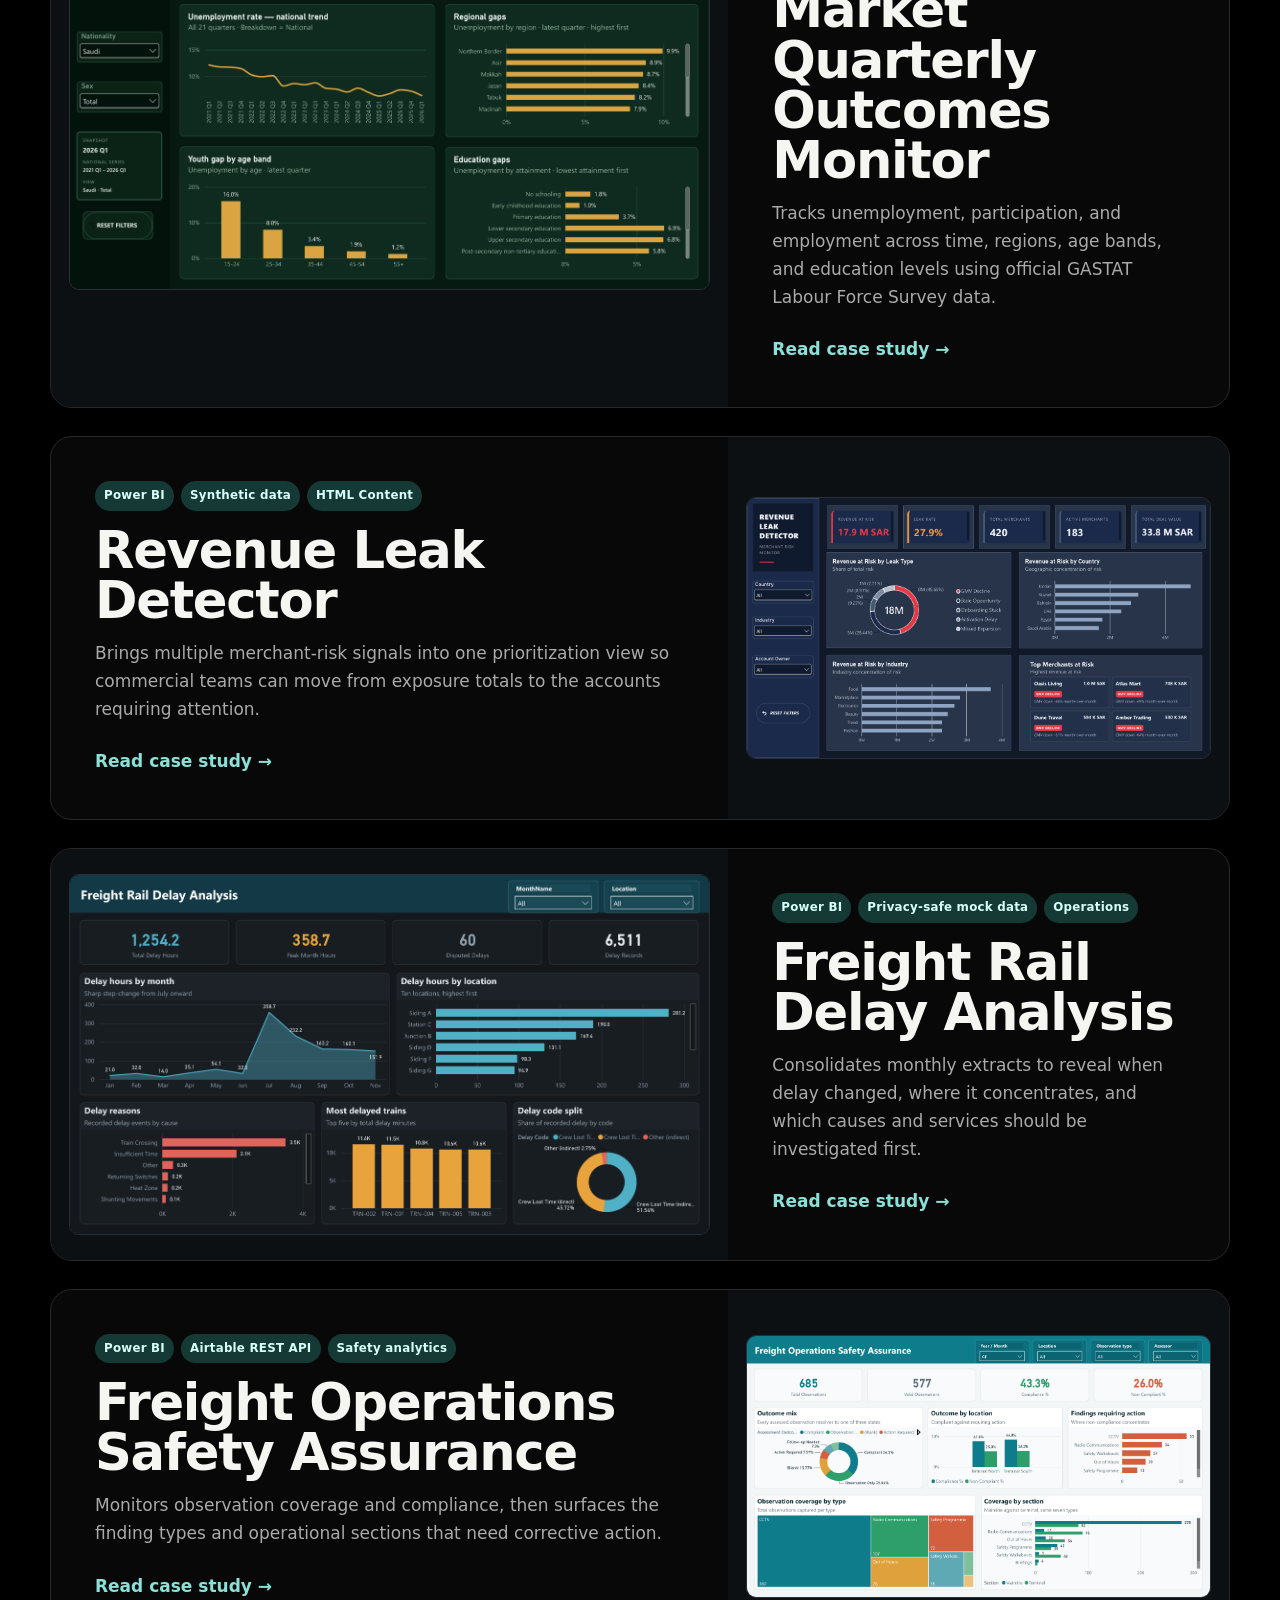
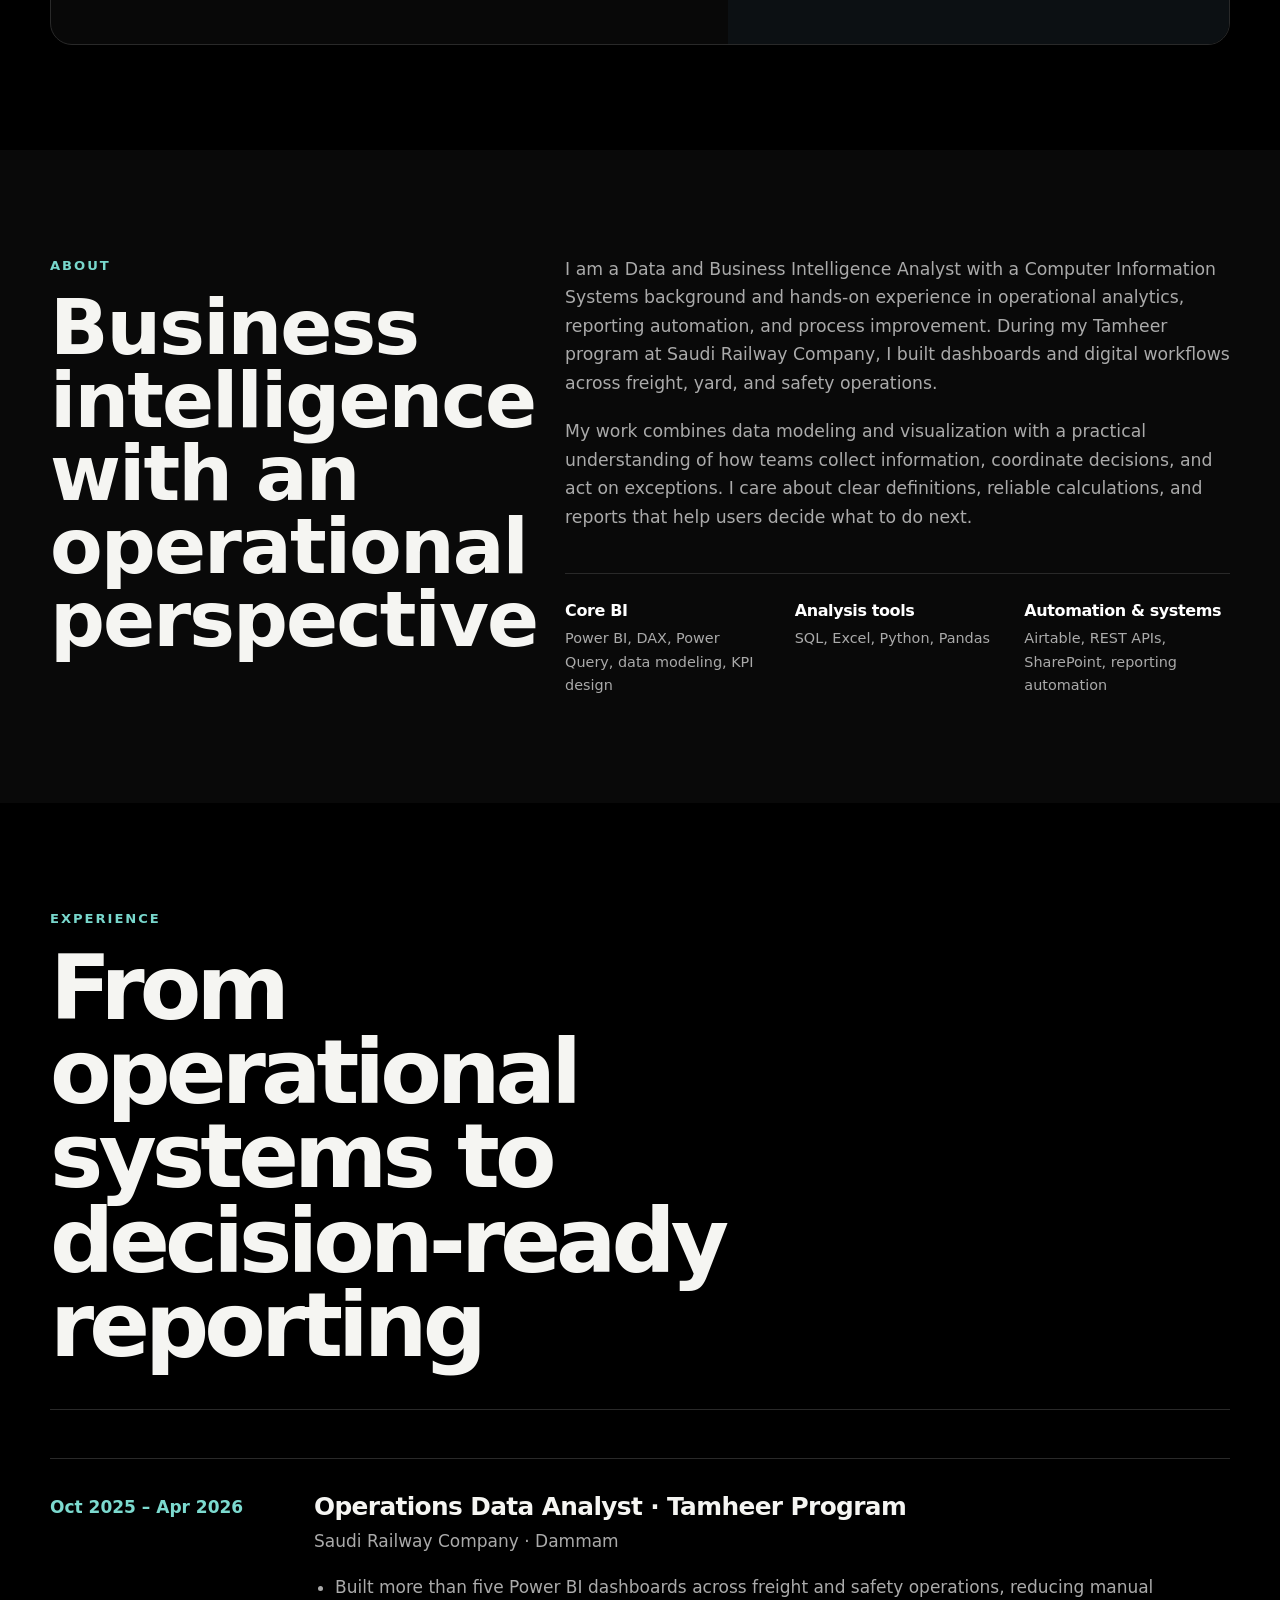
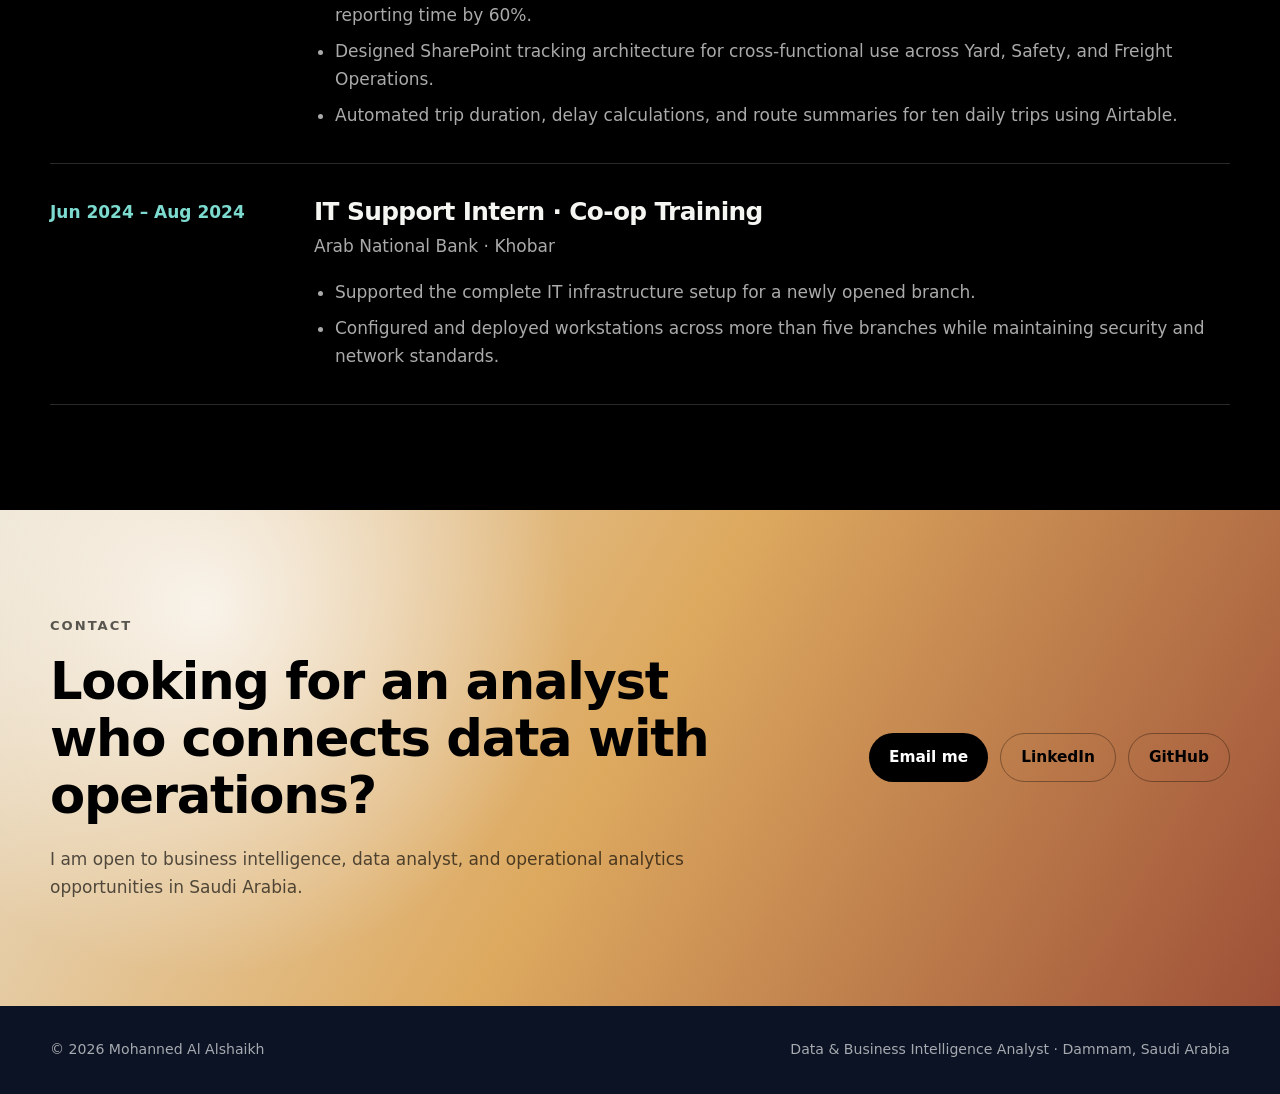
==== commit d1dcff78: "Add home link to site navigation" ====
--- a/index.html
+++ b/index.html
@@ -26,6 +26,7 @@
       </a>
       <button class="nav-toggle" type="button" aria-expanded="false" aria-controls="site-nav" data-nav-toggle>Menu</button>
       <nav class="site-nav" id="site-nav" aria-label="Primary navigation" data-nav>
+        <a href="index.html" aria-current="page">Home</a>
         <a href="#work">Projects</a>
         <a href="#about">About</a>
         <a href="#experience">Experience</a>
